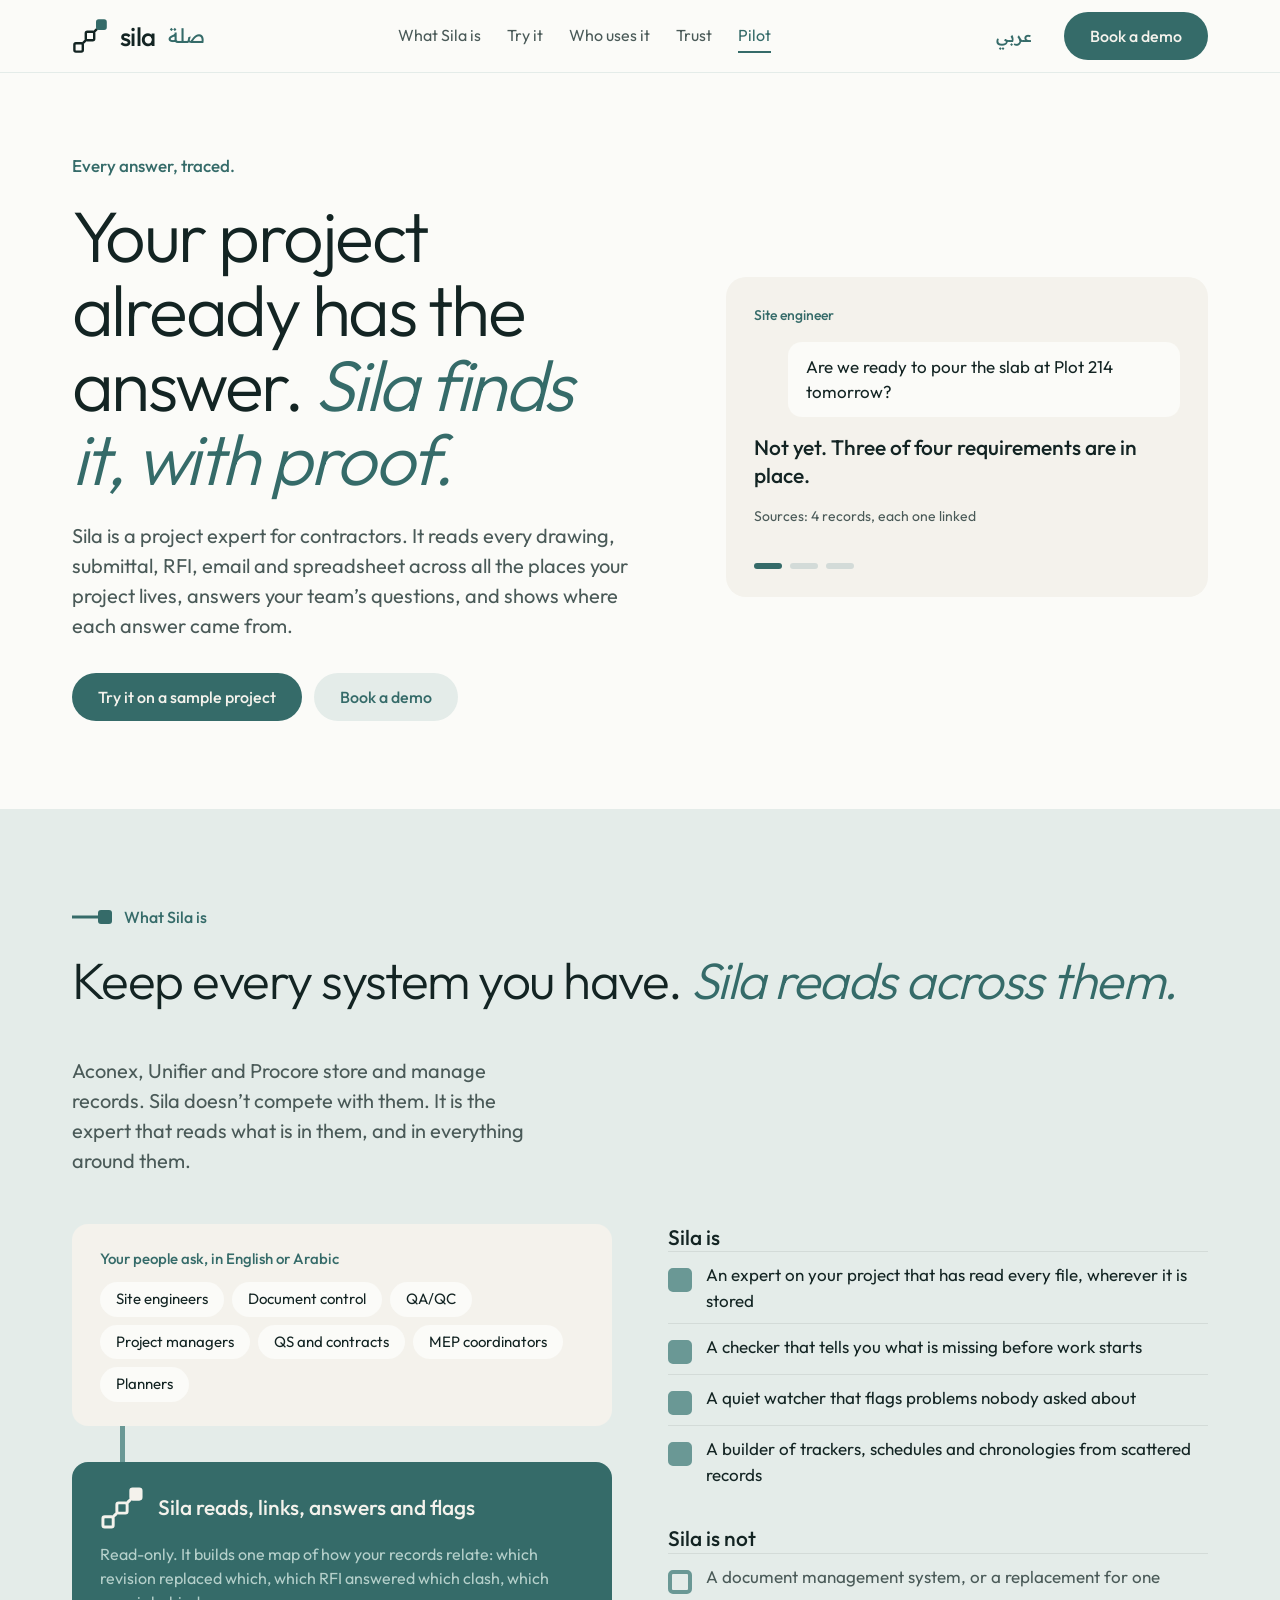
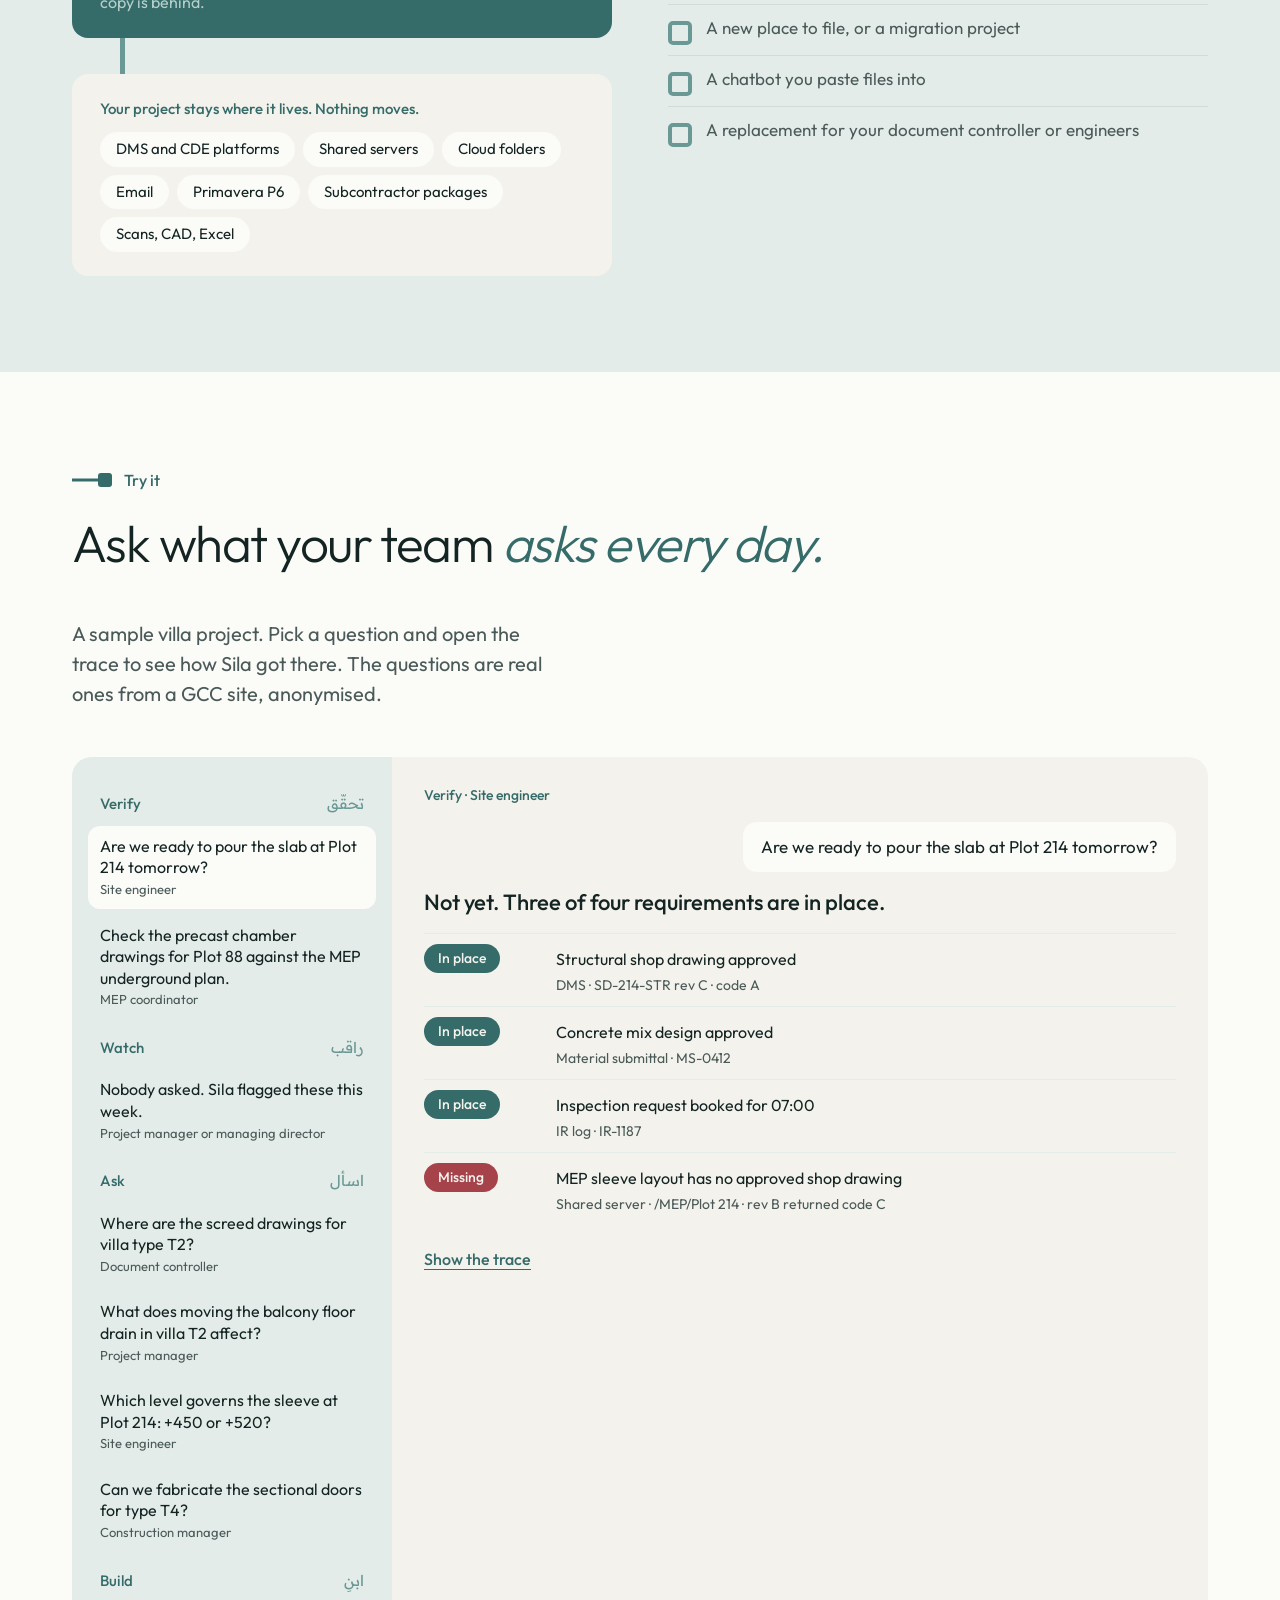
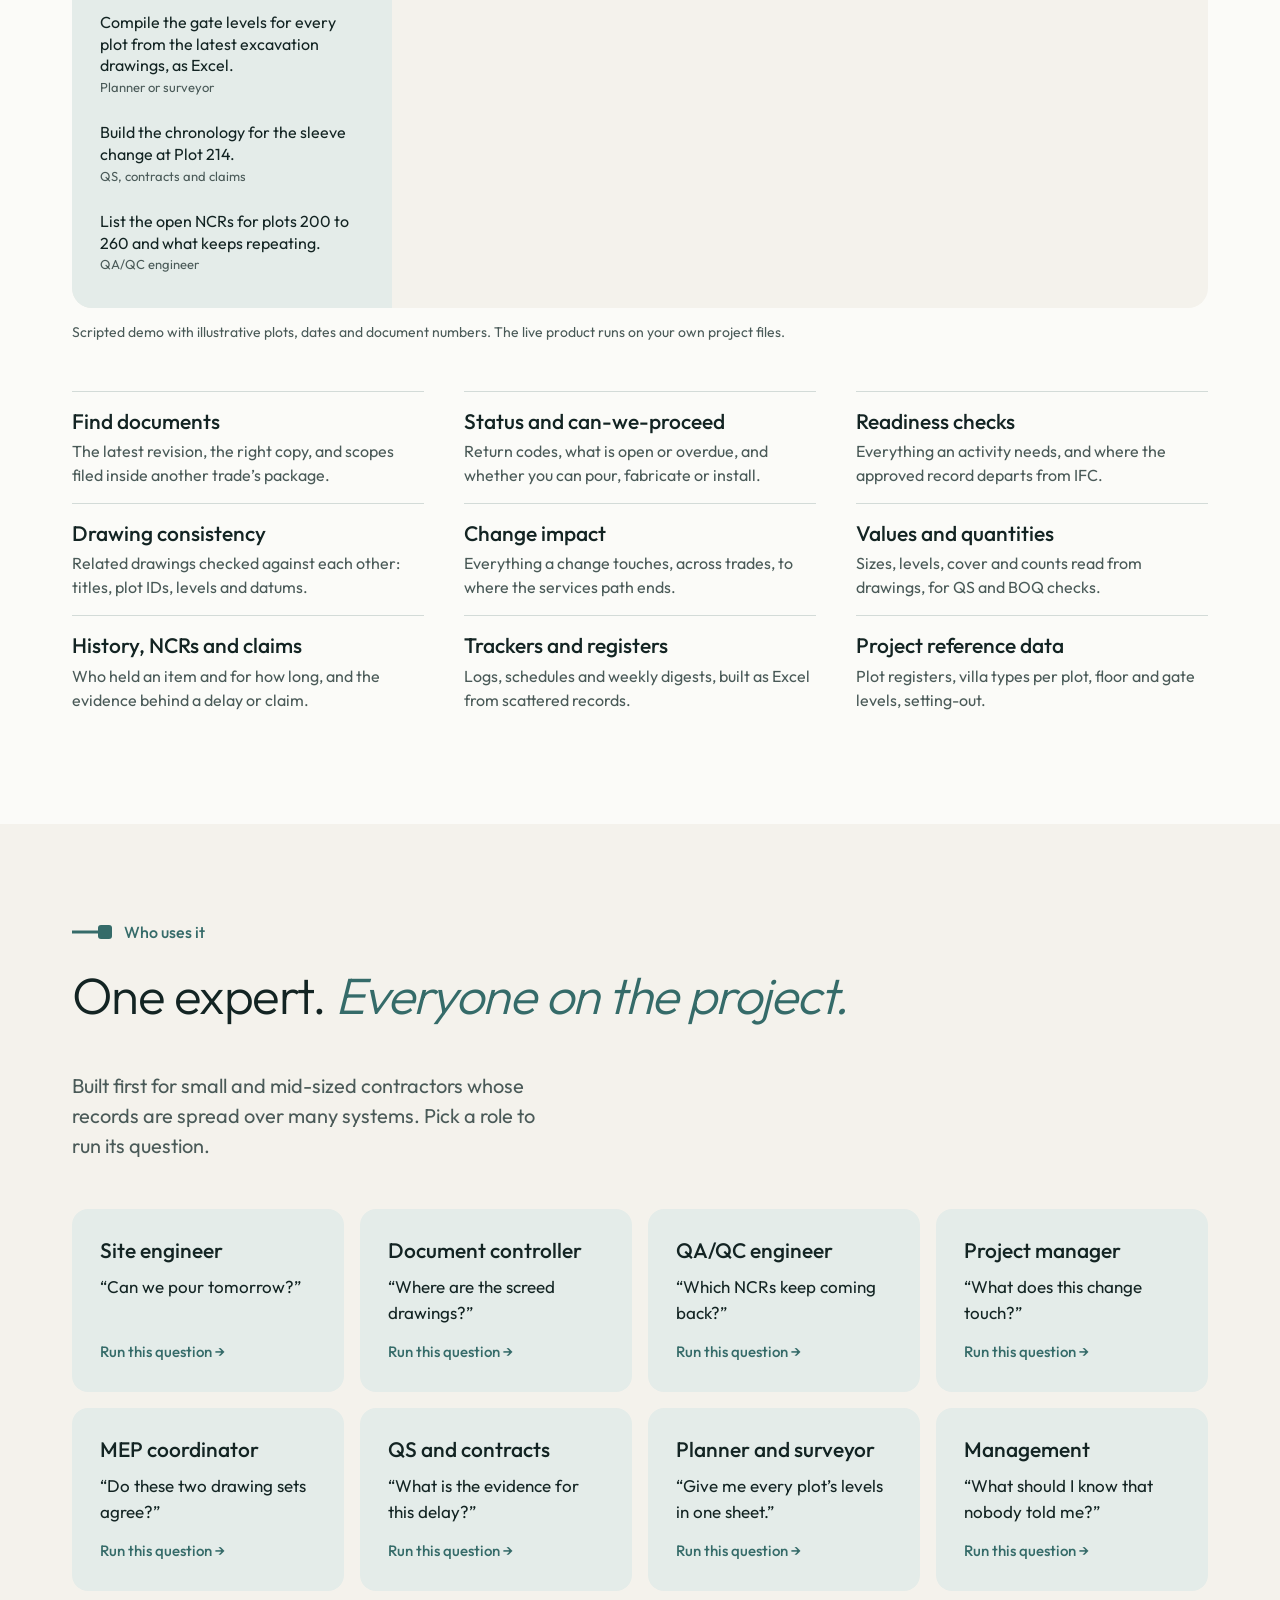
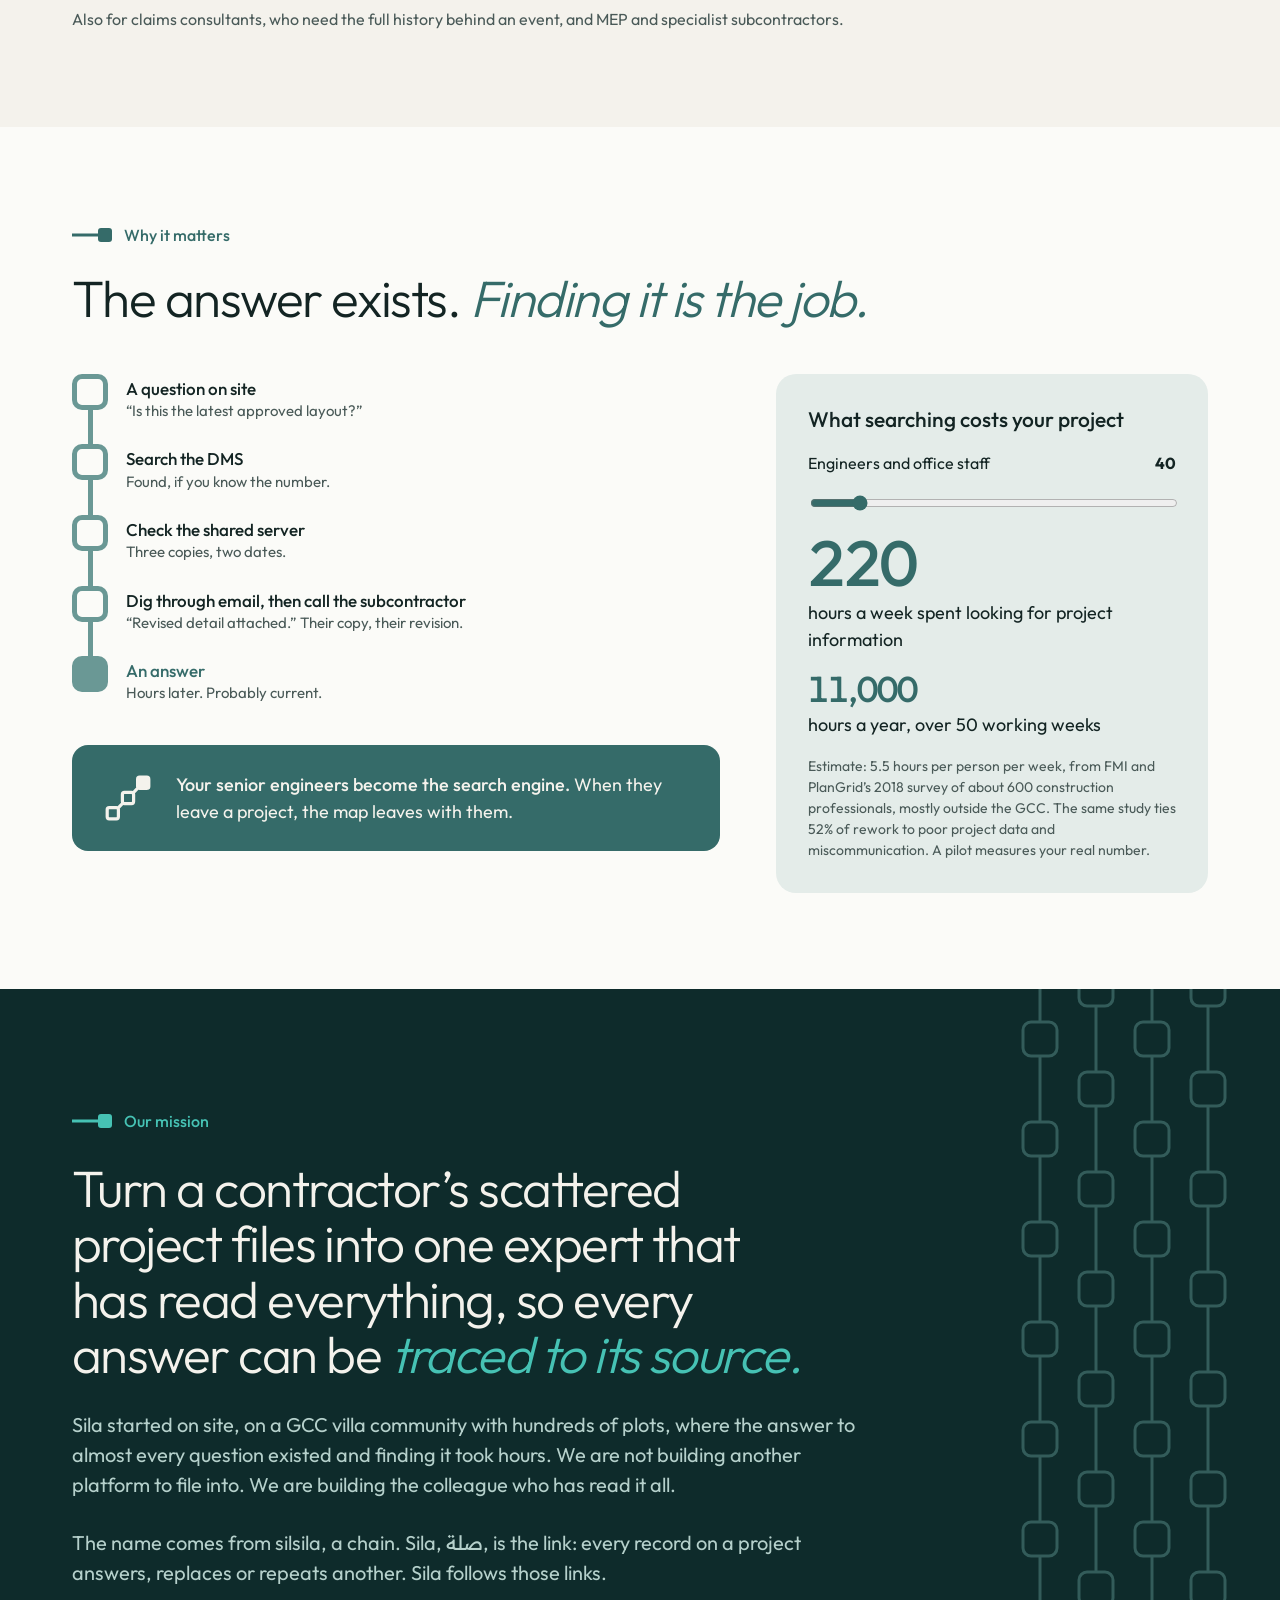
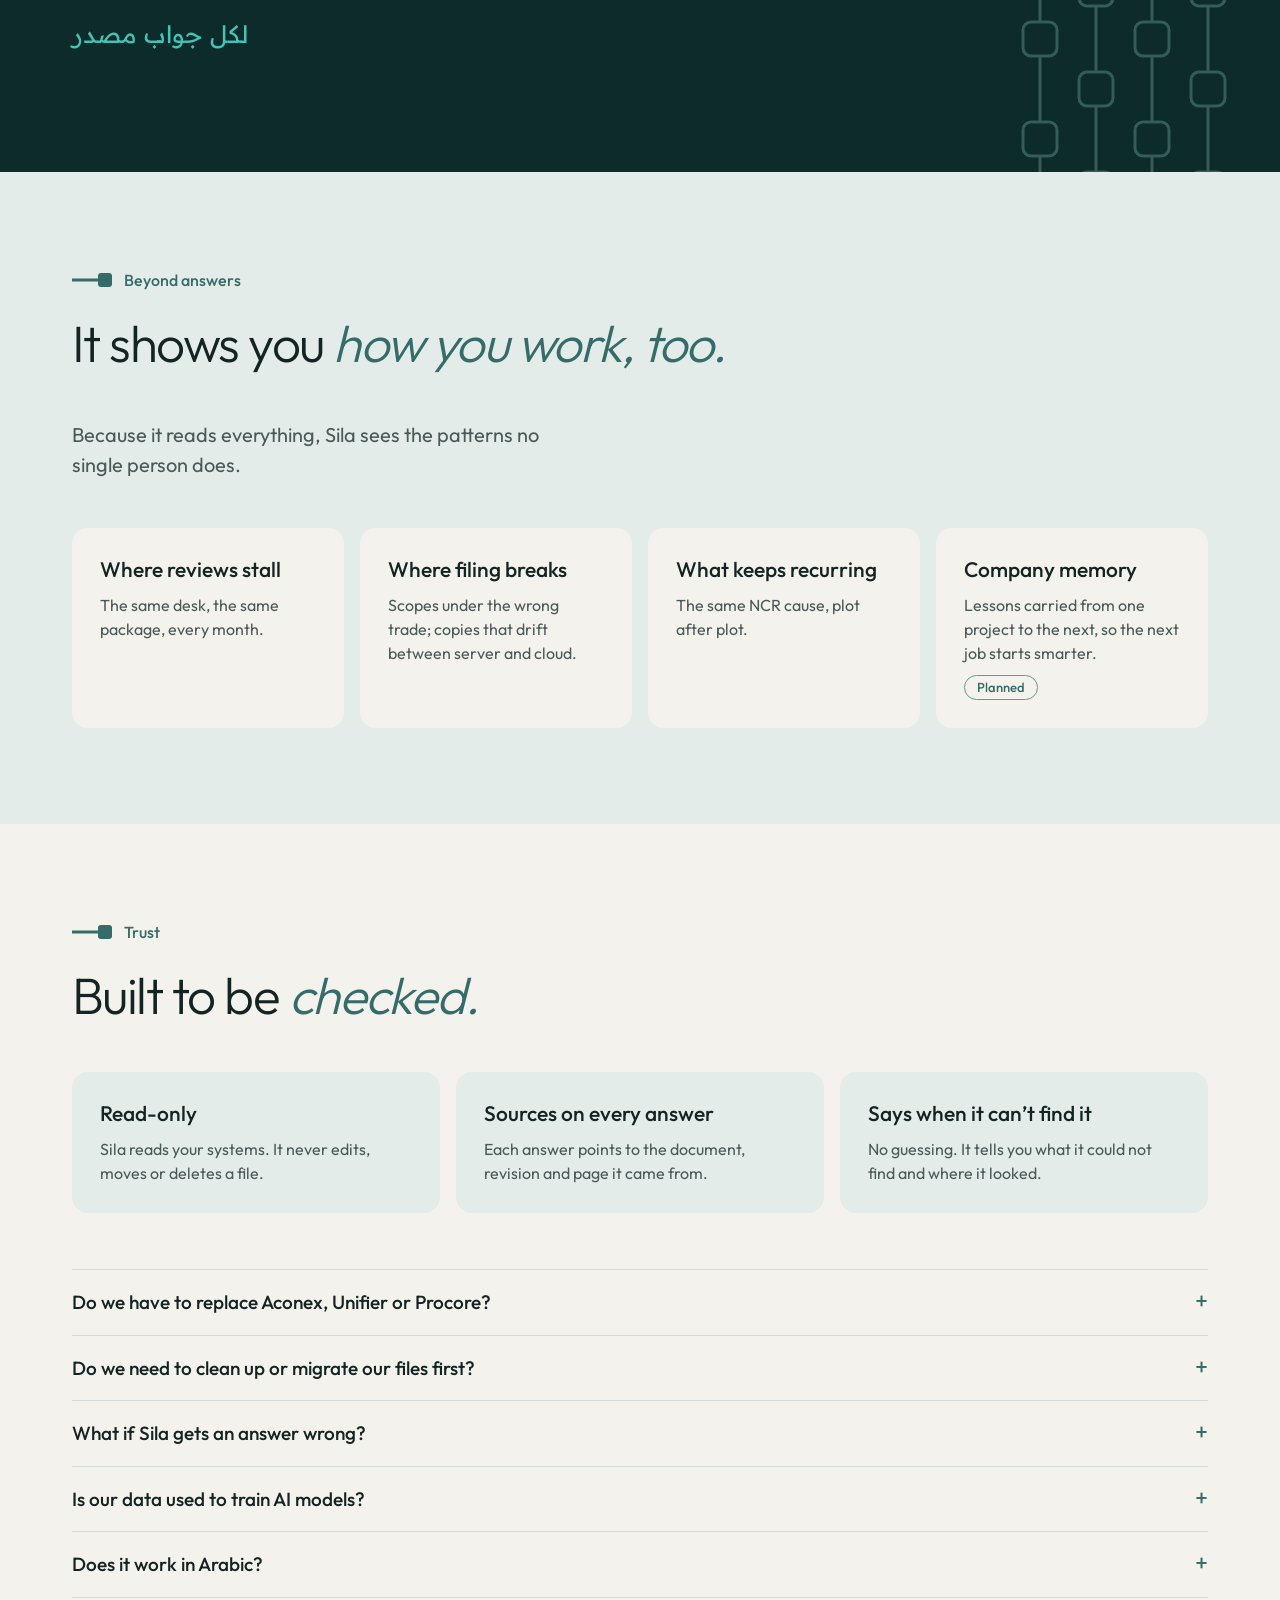
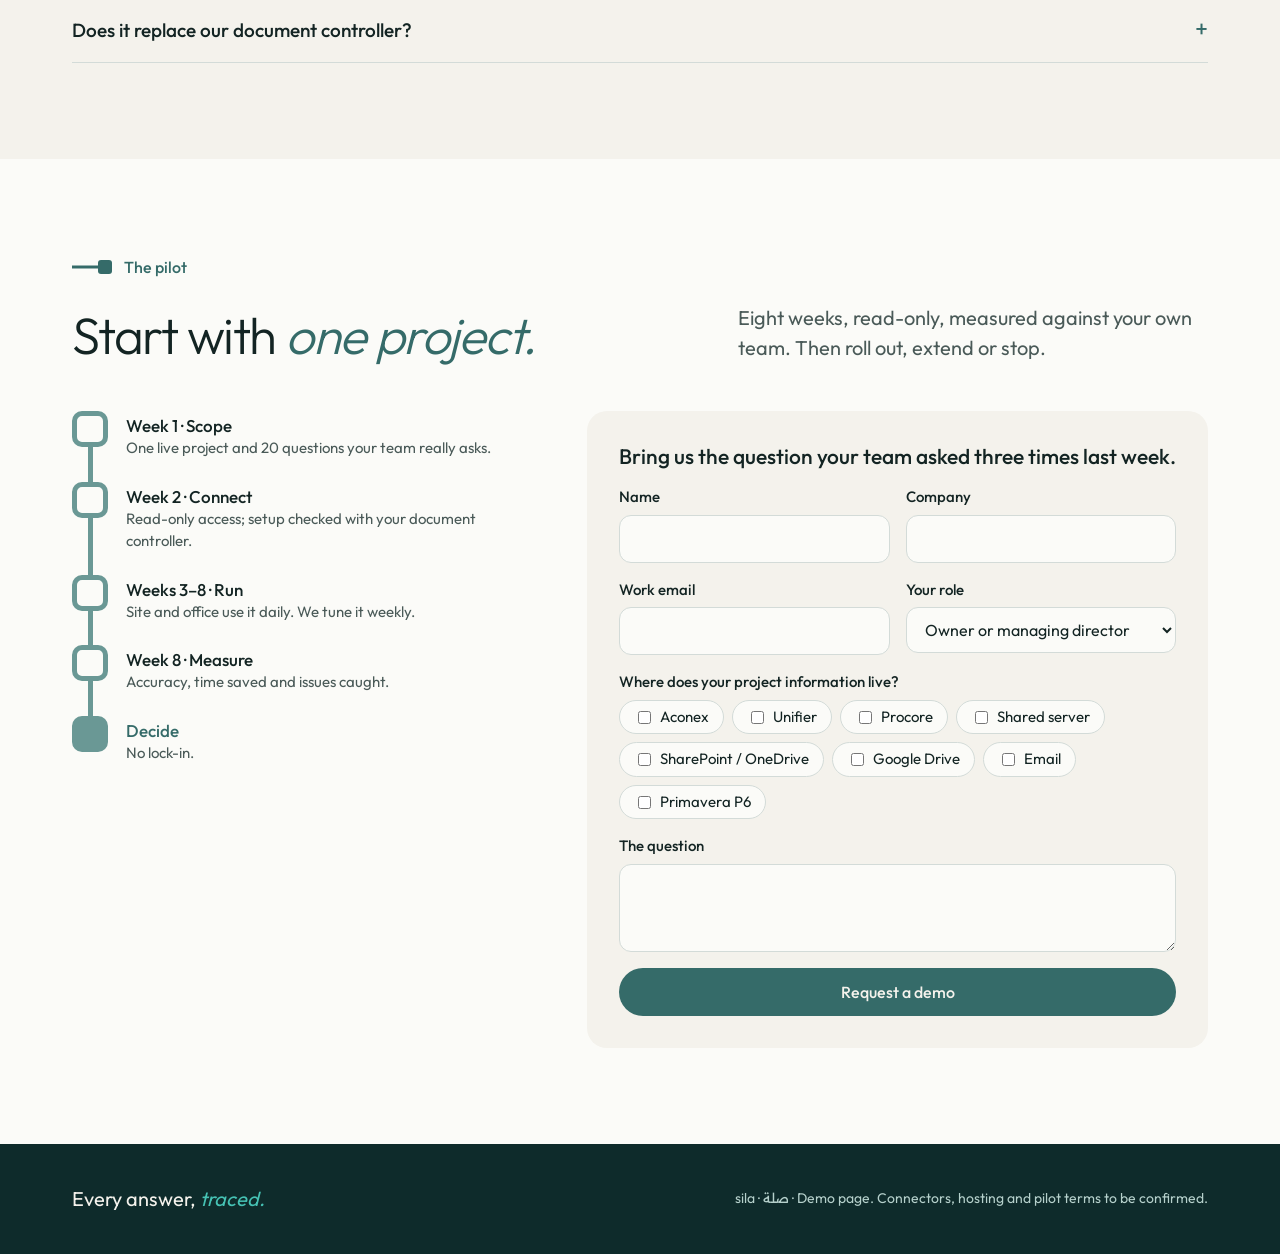
==== public/index.html @ 022a9838 "Serve site from public/ and add Workers config Works with both Cloudflare Workers (wrangler.jsonc) a" ====
<!DOCTYPE html>
<html lang="en" dir="ltr">
<head>
<meta charset="utf-8">
<meta name="viewport" content="width=device-width, initial-scale=1">
<title>Sila · Every answer, traced.</title>
<meta name="description" content="Sila is a project expert for contractors. It reads every drawing, submittal, RFI and email across all your systems, and shows where each answer came from.">
<link rel="icon" href="favicon.svg" type="image/svg+xml">
<meta property="og:title" content="Sila · Every answer, traced.">
<meta property="og:description" content="The project expert that has read every file. For contractors, in English and Arabic.">
<link rel="preconnect" href="https://fonts.googleapis.com">
<link rel="preconnect" href="https://fonts.gstatic.com" crossorigin>
<link href="https://fonts.googleapis.com/css2?family=Outfit:wght@300;400;500&family=Readex+Pro:wght@300;400;500&display=swap" rel="stylesheet">
<style>
/* Sila public site. Layout idea: the product is the page. A working console carries the story;
   calm alternating grounds, light headings with one italic teal phrase, the chain as the only diagram,
   Root + chain pattern reserved for the mission band. */
:root{
  --teal:#356B69; --root:#0E2B2B; --thread:#46C2B4; --vellum:#F4F2EC; --mist:#E4ECE9; --white:#FBFBF8;
  --ink:#132423; --body:#4A5A58; --pale:#B5D0CB; --line:#6A9895; --hair:#D3DBD8;
  --in:#356B69; --pending:#3A6EA5; --missing:#A6424A; --super:#636E6D;
  --latin:'Petrov Sans','Outfit','Readex Pro',Arial,sans-serif;
  --arabic:'Readex Pro',Arial,sans-serif;
  --wrap:1200px; color-scheme:light;
}
*{box-sizing:border-box}
html{scroll-behavior:smooth;scroll-padding-top:88px}
@media (prefers-reduced-motion:reduce){html{scroll-behavior:auto}}
body{margin:0;background:var(--white);color:var(--ink);font-family:var(--latin);font-size:18px;line-height:1.5;-webkit-font-smoothing:antialiased}
html[lang="ar"] body{font-family:var(--arabic)}
h1,h2,h3,h4,p,ul{margin:0} ul{padding:0;list-style:none}
a{color:inherit} button,input,select,textarea{font:inherit;color:inherit}
:focus-visible{outline:3px solid var(--thread);outline-offset:3px;border-radius:6px}
.wrap{max-width:var(--wrap);margin:0 auto;padding:0 32px}
section{padding:96px 0}
.bg-white{background:var(--white)} .bg-mist{background:var(--mist)} .bg-vellum{background:var(--vellum)} .bg-root{background:var(--root);color:var(--vellum)}
.mark{flex-shrink:0;color:var(--ink);--top:var(--teal)}

.label{display:flex;align-items:center;gap:12px;font-size:16px;font-weight:500;color:var(--teal);margin-bottom:24px}
html[dir="rtl"] .label svg{transform:scaleX(-1)}
.bg-root .label{color:var(--thread)}
h1{font-size:clamp(42px,5.6vw,76px);font-weight:300;letter-spacing:-0.035em;line-height:1.04;text-wrap:balance}
h2{font-size:clamp(32px,4vw,54px);font-weight:300;letter-spacing:-0.03em;line-height:1.08;text-wrap:balance}
h1 i,h2 i{color:var(--teal)} .bg-root h2 i{color:var(--thread)}
html[lang="ar"] h1,html[lang="ar"] h2{letter-spacing:0;line-height:1.35}
html[lang="ar"] h1 i,html[lang="ar"] h2 i{font-style:normal}
h3{font-size:21px;font-weight:500;line-height:1.3}
h4{font-size:15px;font-weight:500;color:var(--teal)}
.lead{font-size:20px;color:var(--body);max-width:60ch}
.head{display:flex;justify-content:space-between;align-items:flex-end;gap:48px;margin-bottom:48px;flex-wrap:wrap}
.head .lead{max-width:470px}
.note{font-size:14px;color:var(--body)}

.btn{display:inline-flex;align-items:center;justify-content:center;font-size:16px;font-weight:500;padding:12px 26px;border-radius:28px;border:0;text-decoration:none;cursor:pointer}
.btn-primary{background:var(--teal);color:var(--vellum)} .btn-primary:hover{background:#2C5B59}
.btn-secondary{background:var(--mist);color:var(--teal)} .btn-secondary:hover{background:#D7E3DF}
.bg-mist .btn-secondary{background:var(--vellum)}
.pill{display:inline-block;font-size:14px;font-weight:500;color:var(--vellum);padding:4px 14px;border-radius:20px;white-space:nowrap}
.p-in{background:var(--in)} .p-pending{background:var(--pending)} .p-missing{background:var(--missing)} .p-super{background:var(--super)}
.chip{display:inline-block;font-size:15px;padding:6px 16px;border-radius:20px;background:var(--white);color:var(--ink)}

/* nav */
.nav{position:sticky;top:0;z-index:20;background:rgba(251,251,248,.94);backdrop-filter:blur(8px);border-bottom:1px solid var(--mist)}
.nav .wrap{display:flex;align-items:center;gap:24px;height:72px}
.brand{display:flex;align-items:center;gap:12px;text-decoration:none}
.brand b{font-size:26px;font-weight:500;letter-spacing:-0.02em;font-family:var(--latin)}
.brand .ar{font-family:var(--arabic);font-size:20px;color:var(--teal)}
.links{flex:1;display:flex;gap:26px;justify-content:center}
.links a{font-size:16px;color:var(--body);text-decoration:none;padding:4px 0;border-bottom:2px solid transparent}
.links a:hover,.links a.on{color:var(--teal)} .links a.on{border-color:var(--teal)}
.lang,.menu{font-size:16px;font-weight:500;color:var(--teal);background:none;border:0;cursor:pointer;padding:8px}
.menu{display:none}

/* hero */
.hero{padding:80px 0 88px}
.hero .wrap{display:grid;grid-template-columns:1.1fr .9fr;gap:64px;align-items:center}
.kicker{font-size:17px;font-weight:500;color:var(--teal);margin-bottom:20px}
.hero .lead{margin:24px 0 32px}
.ctas{display:flex;gap:12px;flex-wrap:wrap}
.peek{background:var(--vellum);border-radius:20px;padding:28px;display:flex;flex-direction:column;gap:16px;min-height:320px}
.peek .who{font-size:14px;font-weight:500;color:var(--teal)}
.bubble{align-self:flex-end;background:var(--white);border-radius:14px;padding:12px 18px;font-size:17px;max-width:92%}
.peek .ans{font-size:21px;font-weight:500;line-height:1.35}
.peek .src{font-size:14px;color:var(--body)}
.dots{display:flex;gap:8px;margin-top:auto}
.dots button{width:28px;height:6px;border-radius:3px;border:0;background:var(--hair);cursor:pointer;padding:0}
.dots button.on{background:var(--teal)}

/* fit */
.fit{display:grid;grid-template-columns:1fr 1fr;gap:56px;align-items:start}
.stack{display:flex;flex-direction:column}
.layer{border-radius:16px;padding:24px 28px;display:flex;flex-direction:column;gap:12px;background:var(--vellum)}
.layer.sila{background:var(--teal);color:var(--vellum)} .layer.sila p{color:var(--pale);font-size:16px}
.layer.sila .lrow{display:flex;align-items:center;gap:14px} .layer.sila .mark{color:var(--vellum);--top:var(--vellum)}
.layer .chips{display:flex;flex-wrap:wrap;gap:8px}
.join{height:36px;width:5px;background:var(--line);margin-inline-start:48px}
.isnt{display:flex;flex-direction:column;gap:28px}
.isnt li{display:flex;gap:14px;align-items:flex-start;padding:10px 0;border-top:1px solid var(--hair);font-size:17px}
.isnt li::before{content:"";width:16px;height:16px;margin-top:6px;flex-shrink:0;border-radius:5px;border:4px solid var(--line)}
.isnt .yes li::before{background:var(--line)}
.isnt .no li{color:var(--body)}

/* console */
.console{display:grid;grid-template-columns:320px 1fr;background:var(--vellum);border-radius:20px;overflow:hidden;min-height:560px}
.qlist{background:var(--mist);padding:24px 16px;display:flex;flex-direction:column;gap:6px}
.qlist h4{padding:12px 12px 4px;display:flex;justify-content:space-between}
.qlist h4 span:last-child{font-family:var(--arabic);font-weight:400;color:var(--line)}
html[lang="ar"] .qlist h4 span:last-child{display:none}
.qbtn{text-align:start;background:none;border:0;border-radius:12px;padding:10px 12px;cursor:pointer;display:flex;flex-direction:column;gap:2px;font-size:16px;line-height:1.35}
.qbtn small{font-size:13px;color:var(--body)}
.qbtn:hover{background:rgba(251,251,248,.6)} .qbtn.on{background:var(--white)}
.qsel{display:none;width:100%;padding:12px;border-radius:12px;border:1px solid var(--hair);background:var(--white);font-size:16px}
.panel{padding:28px 32px;display:flex;flex-direction:column;gap:16px;min-width:0}
.panel .role{font-size:14px;font-weight:500;color:var(--teal)}
.panel .ans{font-size:22px;font-weight:500;line-height:1.35}
.rows{display:flex;flex-direction:column}
.row{display:grid;grid-template-columns:118px 1fr;gap:2px 14px;align-items:center;padding:10px 0;border-top:1px solid var(--mist);font-size:16px}
.row .src{grid-column:2;font-size:14px;color:var(--body)}
.typing{display:flex;gap:6px;padding:8px 0}
.typing i{width:8px;height:8px;border-radius:4px;background:var(--line);animation:blink 1s infinite}
.typing i:nth-child(2){animation-delay:.15s}.typing i:nth-child(3){animation-delay:.3s}
@keyframes blink{50%{opacity:.25}}
.tbl{overflow-x:auto;background:var(--white);border-radius:12px}
table{border-collapse:collapse;width:100%;font-size:15px;font-variant-numeric:tabular-nums}
th,td{text-align:start;padding:9px 14px;border-bottom:1px solid var(--mist);white-space:nowrap}
th{font-weight:500;color:var(--teal)}
.file{display:inline-flex;align-items:center;gap:10px;background:var(--white);border-radius:12px;padding:10px 16px;font-size:15px;align-self:flex-start}
.file b{font-weight:500;color:var(--vellum);background:var(--teal);border-radius:6px;padding:2px 8px;font-size:13px}
.flag{background:var(--white);border-radius:12px;padding:14px 18px;display:flex;flex-direction:column;gap:4px}
.flag h4{font-size:14px}.flag p{font-size:16px}.flag .src{font-size:14px;color:var(--body)}
.tracebtn{align-self:flex-start;background:none;border:0;padding:6px 0;color:var(--teal);font-size:16px;font-weight:500;cursor:pointer;text-decoration:underline;text-underline-offset:4px}
.trace{padding-top:8px}
.caps{display:grid;grid-template-columns:repeat(3,1fr);gap:0 40px;margin-top:48px}
.caps div{padding:16px 0;border-top:1px solid var(--hair);display:flex;flex-direction:column;gap:4px}
.caps p{font-size:16px;color:var(--body)}

/* chains */
.chain{display:grid;grid-template-columns:repeat(var(--n),1fr)}
.step{position:relative;display:flex;flex-direction:column;gap:20px;padding-inline-end:28px}
.node{width:48px;height:48px;border:5px solid var(--line);border-radius:12px;flex-shrink:0;position:relative;z-index:1}
.step:last-child .node{background:var(--line)}
.step:not(:last-child)::before{content:"";position:absolute;top:21px;inset-inline-start:48px;inset-inline-end:0;height:5px;background:var(--line)}
.step h3{font-size:19px} .step:last-child h3{color:var(--teal)} .step p{font-size:16px;color:var(--body)}
.vchain{display:flex;flex-direction:column}
.vchain .step{flex-direction:row;gap:18px;padding:0 0 22px}
.vchain .step > div{padding-top:4px}
.vchain .node{width:36px;height:36px;border-radius:10px}
.vchain .step:not(:last-child)::before{top:36px;bottom:0;inset-inline-start:15.5px;inset-inline-end:auto;width:5px;height:auto}
.vchain .step h3{font-size:17px} .vchain .step p{font-size:15px}
.vchain .step:last-child{padding-bottom:0}

/* cards */
.grid{display:grid;gap:16px} .g3{grid-template-columns:repeat(3,1fr)} .g4{grid-template-columns:repeat(4,1fr)} .g2{grid-template-columns:1fr 1fr}
.card{border-radius:16px;padding:28px;display:flex;flex-direction:column;gap:10px}
.bg-white .card{background:var(--mist)} .bg-mist .card{background:var(--vellum)} .bg-vellum .card{background:var(--mist)}
.card p{color:var(--body);font-size:16px}
.card .ask{color:var(--ink);font-size:17px}
.run{align-self:flex-start;margin-top:auto;background:none;border:0;padding:6px 0 0;color:var(--teal);font-size:15px;font-weight:500;cursor:pointer}
.run:hover{text-decoration:underline}
.soon{align-self:flex-start;font-size:13px;font-weight:500;color:var(--teal);border:1.5px solid var(--line);border-radius:20px;padding:2px 12px}

/* cost */
.cost{display:grid;grid-template-columns:1.2fr .8fr;gap:56px;align-items:start}
.calc{background:var(--mist);border-radius:20px;padding:32px;display:flex;flex-direction:column;gap:18px}
.calc label{font-size:16px;display:flex;justify-content:space-between;gap:12px}
.calc input[type=range]{width:100%;accent-color:var(--teal)}
.calc .big{font-size:clamp(48px,5vw,72px);font-weight:500;letter-spacing:-0.03em;line-height:1;color:var(--teal);font-variant-numeric:tabular-nums}
.calc .out{display:flex;flex-direction:column;gap:4px}

.bar{display:flex;align-items:center;gap:24px;background:var(--teal);color:var(--vellum);border-radius:16px;padding:26px 32px;margin-top:40px}
.bar p{font-size:18px} .bar b{font-weight:500} .bar .mark{color:var(--vellum);--top:var(--vellum)}

/* mission */
.mission{position:relative;overflow:hidden;padding:120px 0}
.mission canvas{position:absolute;top:0;inset-inline-end:48px;height:100%;width:240px;pointer-events:none}
.mission .inner{position:relative;max-width:820px;display:flex;flex-direction:column;gap:28px}
.mission h2{color:var(--vellum)}
.mission p{color:var(--pale);font-size:20px;max-width:62ch}
html[dir="ltr"] .mission .tag{text-align:left}
.mission .tag{font-family:var(--arabic);font-size:24px;color:var(--thread)}

/* faq */
details{border-top:1px solid var(--hair);padding:18px 0}
details:last-child{border-bottom:1px solid var(--hair)}
summary{cursor:pointer;font-size:19px;font-weight:500;list-style:none;display:flex;justify-content:space-between;gap:16px}
summary::-webkit-details-marker{display:none}
summary::after{content:"+";color:var(--teal);font-weight:400;font-size:24px;line-height:1}
details[open] summary::after{content:"–"}
details p{color:var(--body);font-size:17px;max-width:70ch;padding-top:10px}

/* pilot form */
.pilot{display:grid;grid-template-columns:.85fr 1.15fr;gap:56px;align-items:start}
form,.done{background:var(--vellum);border-radius:20px;padding:32px;display:flex;flex-direction:column;gap:16px}
.f2{display:grid;grid-template-columns:1fr 1fr;gap:16px}
.field{display:flex;flex-direction:column;gap:6px;font-size:15px;font-weight:500}
.field input,.field select,.field textarea{font-weight:400;font-size:16px;padding:11px 14px;border-radius:12px;border:1.5px solid var(--hair);background:var(--white);width:100%}
.field textarea{min-height:88px;resize:vertical}
.field .err{color:var(--missing);font-weight:400;font-size:14px;display:none}
.field.bad input,.field.bad textarea{border-color:var(--missing)} .field.bad .err{display:block}
.checks{display:flex;flex-wrap:wrap;gap:8px}
.checks label{font-size:15px;font-weight:400;background:var(--white);border:1.5px solid var(--hair);border-radius:20px;padding:5px 14px;cursor:pointer;display:flex;gap:6px;align-items:center}
.checks input{accent-color:var(--teal);width:auto;padding:0}
.done{display:none} .done pre{white-space:pre-wrap;font:inherit;font-size:15px;background:var(--white);border-radius:12px;padding:16px;margin:0}

footer{background:var(--root);color:var(--pale);padding:40px 0;font-size:14px}
footer .wrap{display:flex;justify-content:space-between;gap:24px;flex-wrap:wrap;align-items:center}
footer .tl{font-size:20px;color:var(--vellum)} footer .tl i{color:var(--thread)}

@media (max-width:960px){
  .hero .wrap,.fit,.cost,.pilot{grid-template-columns:1fr}
  .g4,.g3{grid-template-columns:1fr 1fr} .caps{grid-template-columns:1fr 1fr}
  .links{display:none;position:absolute;top:72px;inset-inline:0;background:var(--white);flex-direction:column;gap:0;padding:8px 32px 16px;border-bottom:1px solid var(--mist)}
  .links.open{display:flex} .links a{padding:12px 0}
  .menu{display:block} .nav .sp{flex:1}
  .console{grid-template-columns:1fr} .qlist{padding:16px} .qlist > *:not(.qsel){display:none} .qsel{display:block}
  .mission canvas{opacity:.3}
}
@media (max-width:640px){
  .wrap{padding:0 16px} section{padding:64px 0}
  .g4,.g3,.g2,.caps,.f2{grid-template-columns:1fr}
  .nav .btn{display:none} .links{padding-inline:16px}
  .chain{grid-template-columns:1fr}
  .chain .step{flex-direction:row;gap:20px;padding:0 0 28px} .chain .step > div{padding-top:8px}
  .chain .step:not(:last-child)::before{top:48px;bottom:0;inset-inline-start:21px;inset-inline-end:auto;width:5px;height:auto}
  .bar{flex-direction:column;align-items:flex-start}
  .row{grid-template-columns:1fr} .row .src{grid-column:1}
  .panel{padding:20px 16px}
}
</style>
</head>
<body>
<svg width="0" height="0" style="position:absolute" aria-hidden="true"><symbol id="mark" viewBox="0 0 120 120"><g fill="none" stroke="currentColor" stroke-width="8" stroke-linecap="round"><path d="M38 82 L44 76 M76 44 L82 38"/><rect x="8" y="84" width="28" height="28" rx="5"/><rect x="46" y="46" width="28" height="28" rx="5"/></g><rect x="84" y="8" width="28" height="28" rx="5" fill="var(--top)" stroke="var(--top)" stroke-width="8"/></symbol>
<symbol id="glyph" viewBox="0 0 40 16"><line x1="0" y1="8" x2="28" y2="8" stroke="currentColor" stroke-width="3"/><rect x="26" y="1" width="14" height="14" rx="3" fill="currentColor"/></symbol></svg>

<header class="nav">
  <div class="wrap">
    <a class="brand" href="#top" aria-label="Sila home"><svg class="mark" width="36" height="36"><use href="#mark"/></svg><b>sila</b><span class="ar">صلة</span></a>
    <nav class="links" id="links" aria-label="Main">
      <a href="#fit" data-k="n1">What Sila is</a>
      <a href="#try" data-k="n2">Try it</a>
      <a href="#who" data-k="n3">Who uses it</a>
      <a href="#trust" data-k="n4">Trust</a>
      <a href="#pilot" data-k="n5">Pilot</a>
    </nav>
    <span class="sp"></span>
    <button class="lang" id="lang" type="button" aria-label="Switch language"><span id="langlabel">عربي</span></button>
    <button class="menu" id="menu" type="button" aria-expanded="false" aria-controls="links" data-k="menu">Menu</button>
    <a class="btn btn-primary" href="#pilot" data-k="cta">Book a demo</a>
  </div>
</header>

<main id="top">
<section class="hero bg-white">
  <div class="wrap">
    <div>
      <p class="kicker" data-k="kick">Every answer, traced.</p>
      <h1 data-k="h1">Your project already has the answer. <i>Sila finds it, with proof.</i></h1>
      <p class="lead" data-k="hp">Sila is a project expert for contractors. It reads every drawing, submittal, RFI, email and spreadsheet across all the places your project lives, answers your team’s questions, and shows where each answer came from.</p>
      <div class="ctas"><a class="btn btn-primary" href="#try" data-k="c1">Try it on a sample project</a><a class="btn btn-secondary" href="#pilot" data-k="cta">Book a demo</a></div>
    </div>
    <div class="peek" aria-live="polite">
      <p class="who" id="pk-who"></p>
      <p class="bubble" id="pk-q"></p>
      <p class="ans" id="pk-a"></p>
      <p class="src" id="pk-s"></p>
      <div class="dots" id="pk-dots"></div>
    </div>
  </div>
</section>

<section class="bg-mist" id="fit">
  <div class="wrap">
    <div class="label"><svg width="40" height="16"><use href="#glyph"/></svg><span data-k="l1">What Sila is</span></div>
    <div class="head"><h2 data-k="h2a">Keep every system you have. <i>Sila reads across them.</i></h2>
      <p class="lead" data-k="h2ap">Aconex, Unifier and Procore store and manage records. Sila doesn’t compete with them. It is the expert that reads what is in them, and in everything around them.</p></div>
    <div class="fit">
      <div class="stack">
        <div class="layer"><h4 data-k="ly1">Your people ask, in English or Arabic</h4><div class="chips"><span class="chip" data-k="rl1">Site engineers</span><span class="chip" data-k="rl2">Document control</span><span class="chip" data-k="rl3">QA/QC</span><span class="chip" data-k="rl4">Project managers</span><span class="chip" data-k="rl5">QS and contracts</span><span class="chip" data-k="rl6">MEP coordinators</span><span class="chip" data-k="rl7">Planners</span></div></div>
        <div class="join"></div>
        <div class="layer sila"><div class="lrow"><svg class="mark" width="44" height="44"><use href="#mark"/></svg><h3 data-k="ly2">Sila reads, links, answers and flags</h3></div><p data-k="ly2p">Read-only. It builds one map of how your records relate: which revision replaced which, which RFI answered which clash, which copy is behind.</p></div>
        <div class="join"></div>
        <div class="layer"><h4 data-k="ly3">Your project stays where it lives. Nothing moves.</h4><div class="chips"><span class="chip" data-k="sy1">DMS and CDE platforms</span><span class="chip" data-k="sy2">Shared servers</span><span class="chip" data-k="sy3">Cloud folders</span><span class="chip" data-k="sy4">Email</span><span class="chip">Primavera P6</span><span class="chip" data-k="sy5">Subcontractor packages</span><span class="chip" data-k="sy6">Scans, CAD, Excel</span></div></div>
      </div>
      <div class="isnt">
        <div class="yes"><h3 data-k="is">Sila is</h3><ul>
          <li data-k="is1">An expert on your project that has read every file, wherever it is stored</li>
          <li data-k="is2">A checker that tells you what is missing before work starts</li>
          <li data-k="is3">A quiet watcher that flags problems nobody asked about</li>
          <li data-k="is4">A builder of trackers, schedules and chronologies from scattered records</li></ul></div>
        <div class="no"><h3 data-k="isn">Sila is not</h3><ul>
          <li data-k="isn1">A document management system, or a replacement for one</li>
          <li data-k="isn2">A new place to file, or a migration project</li>
          <li data-k="isn3">A chatbot you paste files into</li>
          <li data-k="isn4">A replacement for your document controller or engineers</li></ul></div>
      </div>
    </div>
  </div>
</section>

<section class="bg-white" id="try">
  <div class="wrap">
    <div class="label"><svg width="40" height="16"><use href="#glyph"/></svg><span data-k="l2">Try it</span></div>
    <div class="head"><h2 data-k="h2b">Ask what your team <i>asks every day.</i></h2>
      <p class="lead" data-k="h2bp">A sample villa project. Pick a question and open the trace to see how Sila got there. The questions are real ones from a GCC site, anonymised.</p></div>
    <div class="console">
      <div class="qlist" id="qlist"></div>
      <div class="panel" id="panel" aria-live="polite"></div>
    </div>
    <p class="note" style="margin-top:14px" data-k="demo">Scripted demo with illustrative plots, dates and document numbers. The live product runs on your own project files.</p>
    <div class="caps">
      <div><h3 data-k="cp1">Find documents</h3><p data-k="cp1p">The latest revision, the right copy, and scopes filed inside another trade’s package.</p></div>
      <div><h3 data-k="cp2">Status and can-we-proceed</h3><p data-k="cp2p">Return codes, what is open or overdue, and whether you can pour, fabricate or install.</p></div>
      <div><h3 data-k="cp3">Readiness checks</h3><p data-k="cp3p">Everything an activity needs, and where the approved record departs from IFC.</p></div>
      <div><h3 data-k="cp4">Drawing consistency</h3><p data-k="cp4p">Related drawings checked against each other: titles, plot IDs, levels and datums.</p></div>
      <div><h3 data-k="cp5">Change impact</h3><p data-k="cp5p">Everything a change touches, across trades, to where the services path ends.</p></div>
      <div><h3 data-k="cp6">Values and quantities</h3><p data-k="cp6p">Sizes, levels, cover and counts read from drawings, for QS and BOQ checks.</p></div>
      <div><h3 data-k="cp7">History, NCRs and claims</h3><p data-k="cp7p">Who held an item and for how long, and the evidence behind a delay or claim.</p></div>
      <div><h3 data-k="cp8">Trackers and registers</h3><p data-k="cp8p">Logs, schedules and weekly digests, built as Excel from scattered records.</p></div>
      <div><h3 data-k="cp9">Project reference data</h3><p data-k="cp9p">Plot registers, villa types per plot, floor and gate levels, setting-out.</p></div>
    </div>
  </div>
</section>

<section class="bg-vellum" id="who">
  <div class="wrap">
    <div class="label"><svg width="40" height="16"><use href="#glyph"/></svg><span data-k="l3">Who uses it</span></div>
    <div class="head"><h2 data-k="h2c">One expert. <i>Everyone on the project.</i></h2>
      <p class="lead" data-k="h2cp">Built first for small and mid-sized contractors whose records are spread over many systems. Pick a role to run its question.</p></div>
    <div class="grid g4" id="roles"></div>
  </div>
</section>

<section class="bg-white" id="cost">
  <div class="wrap">
    <div class="label"><svg width="40" height="16"><use href="#glyph"/></svg><span data-k="l4">Why it matters</span></div>
    <div class="head"><h2 data-k="h2d">The answer exists. <i>Finding it is the job.</i></h2></div>
    <div class="cost">
      <div>
        <div class="vchain">
          <div class="step"><span class="node"></span><div><h3 data-k="s1">A question on site</h3><p data-k="s1p">“Is this the latest approved layout?”</p></div></div>
          <div class="step"><span class="node"></span><div><h3 data-k="s2">Search the DMS</h3><p data-k="s2p">Found, if you know the number.</p></div></div>
          <div class="step"><span class="node"></span><div><h3 data-k="s3">Check the shared server</h3><p data-k="s3p">Three copies, two dates.</p></div></div>
          <div class="step"><span class="node"></span><div><h3 data-k="s4">Dig through email, then call the subcontractor</h3><p data-k="s4p">“Revised detail attached.” Their copy, their revision.</p></div></div>
          <div class="step"><span class="node"></span><div><h3 data-k="s5">An answer</h3><p data-k="s5p">Hours later. Probably current.</p></div></div>
        </div>
        <div class="bar"><svg class="mark" width="48" height="48"><use href="#mark"/></svg><p data-k="bar1"><b>Your senior engineers become the search engine.</b> When they leave a project, the map leaves with them.</p></div>
      </div>
      <div class="calc">
        <h3 data-k="k1">What searching costs your project</h3>
        <label for="staff"><span data-k="k2">Engineers and office staff</span><b id="staffv" dir="ltr">40</b></label>
        <input type="range" id="staff" min="5" max="300" step="5" value="40">
        <div class="out"><p class="big" id="hw" dir="ltr">220</p><p data-k="k3">hours a week spent looking for project information</p></div>
        <div class="out"><p class="big" id="hy" dir="ltr" style="font-size:36px">11,000</p><p data-k="k4">hours a year, over 50 working weeks</p></div>
        <p class="note" data-k="k5">Estimate: 5.5 hours per person per week, from FMI and PlanGrid’s 2018 survey of about 600 construction professionals, mostly outside the GCC. The same study ties 52% of rework to poor project data and miscommunication. A pilot measures your real number.</p>
      </div>
    </div>
  </div>
</section>

<section class="mission bg-root" id="mission">
  <canvas id="pattern" aria-hidden="true"></canvas>
  <div class="wrap"><div class="inner">
    <div class="label" style="margin:0"><svg width="40" height="16"><use href="#glyph"/></svg><span data-k="l5">Our mission</span></div>
    <h2 data-k="h2e">Turn a contractor’s scattered project files into one expert that has read everything, so every answer can be <i>traced to its source.</i></h2>
    <p data-k="m1">Sila started on site, on a GCC villa community with hundreds of plots, where the answer to almost every question existed and finding it took hours. We are not building another platform to file into. We are building the colleague who has read it all.</p>
    <p data-k="m2">The name comes from silsila, a chain. Sila, صلة, is the link: every record on a project answers, replaces or repeats another. Sila follows those links.</p>
    <p class="tag" dir="rtl">لكل جواب مصدر</p>
  </div></div>
</section>

<section class="bg-mist" id="more">
  <div class="wrap">
    <div class="label"><svg width="40" height="16"><use href="#glyph"/></svg><span data-k="l6">Beyond answers</span></div>
    <div class="head"><h2 data-k="h2f">It shows you <i>how you work, too.</i></h2>
      <p class="lead" data-k="h2fp">Because it reads everything, Sila sees the patterns no single person does.</p></div>
    <div class="grid g4">
      <div class="card"><h3 data-k="b1">Where reviews stall</h3><p data-k="b1p">The same desk, the same package, every month.</p></div>
      <div class="card"><h3 data-k="b2">Where filing breaks</h3><p data-k="b2p">Scopes under the wrong trade; copies that drift between server and cloud.</p></div>
      <div class="card"><h3 data-k="b3">What keeps recurring</h3><p data-k="b3p">The same NCR cause, plot after plot.</p></div>
      <div class="card"><h3 data-k="b4">Company memory</h3><p data-k="b4p">Lessons carried from one project to the next, so the next job starts smarter.</p><span class="soon" data-k="soon">Planned</span></div>
    </div>
  </div>
</section>

<section class="bg-vellum" id="trust">
  <div class="wrap">
    <div class="label"><svg width="40" height="16"><use href="#glyph"/></svg><span data-k="l7">Trust</span></div>
    <div class="head"><h2 data-k="h2g">Built to be <i>checked.</i></h2></div>
    <div class="grid g3" style="margin-bottom:56px">
      <div class="card"><h3 data-k="t1">Read-only</h3><p data-k="t1p">Sila reads your systems. It never edits, moves or deletes a file.</p></div>
      <div class="card"><h3 data-k="t2">Sources on every answer</h3><p data-k="t2p">Each answer points to the document, revision and page it came from.</p></div>
      <div class="card"><h3 data-k="t3">Says when it can’t find it</h3><p data-k="t3p">No guessing. It tells you what it could not find and where it looked.</p></div>
    </div>
    <div id="faq">
      <details><summary data-k="q1">Do we have to replace Aconex, Unifier or Procore?</summary><p data-k="a1">No. Sila is not a DMS and does not store your records. It reads from the systems you already run, plus the shared servers, inboxes and subcontractor packages those systems do not cover.</p></details>
      <details><summary data-k="q2">Do we need to clean up or migrate our files first?</summary><p data-k="a2">No. Messy servers, scanned approvals and inconsistent file names are the starting point. Your document controller reviews the setup before go-live.</p></details>
      <details><summary data-k="q3">What if Sila gets an answer wrong?</summary><p data-k="a3">Every answer shows its sources, so anyone can check it in seconds. Where records conflict, Sila reports both and says which is newer; it does not pick one unless an instruction or RFI settles it.</p></details>
      <details><summary data-k="q4">Is our data used to train AI models?</summary><p data-k="a4">Your project data is never used to train models for anyone else. Hosting region: [to confirm].</p></details>
      <details><summary data-k="q5">Does it work in Arabic?</summary><p data-k="a5">Yes. Ask in Arabic, English or a mix. Sources stay in their original language.</p></details>
      <details><summary data-k="q6">Does it replace our document controller?</summary><p data-k="a6">No. It takes the “can you find me” requests off their desk. Filing, transmittals and control of the record stay with your team.</p></details>
    </div>
  </div>
</section>

<section class="bg-white" id="pilot">
  <div class="wrap">
    <div class="label"><svg width="40" height="16"><use href="#glyph"/></svg><span data-k="l8">The pilot</span></div>
    <div class="head"><h2 data-k="h2h">Start with <i>one project.</i></h2>
      <p class="lead" data-k="h2hp">Eight weeks, read-only, measured against your own team. Then roll out, extend or stop.</p></div>
    <div class="pilot">
      <div class="vchain">
        <div class="step"><span class="node"></span><div><h3 data-k="p1">Week 1 · Scope</h3><p data-k="p1p">One live project and 20 questions your team really asks.</p></div></div>
        <div class="step"><span class="node"></span><div><h3 data-k="p2">Week 2 · Connect</h3><p data-k="p2p">Read-only access; setup checked with your document controller.</p></div></div>
        <div class="step"><span class="node"></span><div><h3 data-k="p3">Weeks 3–8 · Run</h3><p data-k="p3p">Site and office use it daily. We tune it weekly.</p></div></div>
        <div class="step"><span class="node"></span><div><h3 data-k="p4">Week 8 · Measure</h3><p data-k="p4p">Accuracy, time saved and issues caught.</p></div></div>
        <div class="step"><span class="node"></span><div><h3 data-k="p5">Decide</h3><p data-k="p5p">No lock-in.</p></div></div>
      </div>
      <div>
        <form id="form" novalidate>
          <h3 data-k="f0">Bring us the question your team asked three times last week.</h3>
          <div class="f2">
            <div class="field" id="fd-name"><label for="f-name" data-k="f1">Name</label><input id="f-name" autocomplete="name"><span class="err" data-k="e1">Enter your name.</span></div>
            <div class="field" id="fd-co"><label for="f-co" data-k="f2">Company</label><input id="f-co" autocomplete="organization"><span class="err" data-k="e2">Enter your company.</span></div>
          </div>
          <div class="f2">
            <div class="field" id="fd-mail"><label for="f-mail" data-k="f3">Work email</label><input id="f-mail" type="email" autocomplete="email" dir="ltr"><span class="err" data-k="e3">Enter a valid email address.</span></div>
            <div class="field"><label for="f-role" data-k="f4">Your role</label><select id="f-role">
              <option data-k="o1">Owner or managing director</option><option data-k="o2">Project or construction manager</option><option data-k="o3">Site or technical engineer</option><option data-k="o4">Document controller</option><option data-k="o5">QA/QC</option><option data-k="o6">QS, contracts or claims</option><option data-k="o7">Other</option></select></div>
          </div>
          <div class="field"><span data-k="f5">Where does your project information live?</span>
            <div class="checks" id="f-sys">
              <label><input type="checkbox" value="Aconex">Aconex</label><label><input type="checkbox" value="Unifier">Unifier</label><label><input type="checkbox" value="Procore">Procore</label>
              <label><input type="checkbox" value="Shared server"><span data-k="x1">Shared server</span></label><label><input type="checkbox" value="SharePoint / OneDrive">SharePoint / OneDrive</label>
              <label><input type="checkbox" value="Google Drive">Google Drive</label><label><input type="checkbox" value="Email"><span data-k="x2">Email</span></label><label><input type="checkbox" value="Primavera P6">Primavera P6</label>
            </div></div>
          <div class="field" id="fd-q"><label for="f-q" data-k="f6">The question</label><textarea id="f-q"></textarea><span class="err" data-k="e4">Write one question from your project.</span></div>
          <button class="btn btn-primary" type="submit" data-k="f7">Request a demo</button>
        </form>
        <div class="done" id="done" tabindex="-1">
          <h3 data-k="d1">Your request is ready.</h3>
          <p class="note" data-k="d2">This demo page is not connected to an inbox yet, so nothing was sent. Copy the request below.</p>
          <pre id="summary"></pre>
          <div class="ctas"><button class="btn btn-primary" type="button" id="copy" data-k="d3">Copy request</button><button class="btn btn-secondary" type="button" id="again" data-k="d4">Edit</button></div>
        </div>
      </div>
    </div>
  </div>
</section>
</main>

<footer><div class="wrap">
  <p class="tl" data-k="ft">Every answer, <i>traced.</i></p>
  <span data-k="foot">sila · صلة · Demo page. Connectors, hosting and pilot terms to be confirmed.</span>
</div></footer>

<script>
let lang = 'en';
const L = x => Array.isArray(x) ? x[lang === 'ar' ? 1 : 0] : x;
const $ = id => document.getElementById(id);
const PILL = {in:['In place','جاهز'], missing:['Missing','ناقص'], pending:['Pending','قيد الانتظار'], super:['Superseded','ملغى']};
const FN = {verify:['Verify','تحقّق'], watch:['Watch','راقب'], ask:['Ask','اسأل'], build:['Build','ابنِ']};
const FNAR = {verify:'تحقّق', watch:'راقب', ask:'اسأل', build:'ابنِ'};

const DEMO = [
 {id:'pour', fn:'verify', role:['Site engineer','مهندس الموقع'], q:['Are we ready to pour the slab at Plot 214 tomorrow?','هل نحن جاهزون لصب البلاطة في القطعة 214 غدًا؟'],
  a:['Not yet. Three of four requirements are in place.','ليس بعد. ثلاثة من أربعة متطلبات جاهزة.'],
  rows:[['in',['Structural shop drawing approved','المخطط التنفيذي الإنشائي معتمد'],'DMS · SD-214-STR rev C · code A'],
        ['in',['Concrete mix design approved','تصميم الخلطة الخرسانية معتمد'],'Material submittal · MS-0412'],
        ['in',['Inspection request booked for 07:00','طلب الفحص محجوز الساعة 07:00'],'IR log · IR-1187'],
        ['missing',['MEP sleeve layout has no approved shop drawing','مخطط فتحات الأعمال الكهروميكانيكية بلا مخطط تنفيذي معتمد'],'Shared server · /MEP/Plot 214 · rev B returned code C']],
  trace:[[['Read the pour requirements','قراءة متطلبات الصب'],['Method statement MS-CON-03, section 4','بيان طريقة العمل MS-CON-03، البند 4']],
         [['Checked each one in the DMS','التحقق من كل متطلب في نظام المستندات'],['Three found with approval stamps','وُجدت ثلاثة بأختام الاعتماد']],
         [['Looked for the sleeve layout everywhere','البحث عن مخطط الفتحات في كل المصادر'],['DMS, shared server and email: latest is rev B, returned','نظام المستندات والخادم والبريد: الأحدث المراجعة B، مُعادة']],
         [['Answer','الجواب'],['Not ready: one item missing','غير جاهز: بند واحد ناقص']]]},
 {id:'check', fn:'verify', role:['MEP coordinator','منسق الأعمال الكهروميكانيكية'], q:['Check the precast chamber drawings for Plot 88 against the MEP underground plan.','راجع مخططات الغرف مسبقة الصب للقطعة 88 مقابل مخطط الخدمات تحت الأرض.'],
  a:['Two mismatches. Titles, plot ID and datum agree.','اختلافان. العناوين ورقم القطعة والمنسوب المرجعي متطابقة.'],
  rows:[['in',['Titles and plot ID match on every sheet','العناوين ورقم القطعة متطابقة في كل اللوحات'],'PC-088-01 to 04 · MEP-UG-088'],
        ['in',['Same datum on both sets','المنسوب المرجعي نفسه في المجموعتين'],'General notes, both sets'],
        ['missing',['Manhole MH-3 invert level: 1.85 on precast, 1.70 on MEP','منسوب قاع غرفة التفتيش MH-3: 1.85 في مسبق الصب و1.70 في الكهروميكانيك'],'PC-088-02 · MEP-UG-088 rev D', ['Mismatch','اختلاف']],
        ['missing',['Gully trap GT-2 cover level differs by 50 mm','منسوب غطاء المصيدة GT-2 يختلف 50 مم'],'PC-088-03 · MEP-UG-088 rev D', ['Mismatch','اختلاف']]],
  trace:[[['Matched the two drawing sets','مطابقة مجموعتي المخططات'],['By plot ID in every title block','برقم القطعة في كل خانة عنوان']],
         [['Read every chamber level','قراءة منسوب كل غرفة'],['11 chambers on each set','11 غرفة في كل مجموعة']],
         [['Compared them one by one','المقارنة واحدة بواحدة'],['9 agree, 2 differ','9 متطابقة و2 مختلفتان']],
         [['Answer','الجواب'],['Reports both values; does not choose','يعرض القيمتين ولا يختار']]]},
 {id:'screed', fn:'ask', role:['Document controller','مراقب الوثائق'], q:['Where are the screed drawings for villa type T2?','أين مخططات السكريد لفيلا النوع T2؟'],
  a:['Inside the tiling shop drawings. Nothing is filed under “screed”.','ضمن المخططات التنفيذية للتبليط. لا شيء محفوظ باسم «سكريد».'],
  rows:[['in',['Screed layouts are sheets 6 to 9 of the tiling package','مخططات السكريد هي اللوحات 6 إلى 9 من حزمة التبليط'],'DMS · SD-T2-TIL-014 rev B · code B'],
        ['in',['Certified by the screed subcontractor','مصدّقة من مقاول السكريد'],'Cover sheet stamp'],
        ['pending',['Sheet 8 has a comment still open','اللوحة 8 عليها ملاحظة مفتوحة'],'Consultant return, comment 3']],
  trace:[[['Searched “screed”','البحث عن «سكريد»'],['No package with that name','لا حزمة بهذا الاسم']],
         [['Checked the packages that host it','فحص الحزم التي قد تحتويه'],['Tiling, finishes, waterproofing','التبليط والتشطيبات والعزل']],
         [['Read inside the tiling package','القراءة داخل حزمة التبليط'],['Four sheets titled screed layout','أربع لوحات بعنوان مخطط السكريد']],
         [['Answer','الجواب'],['Found, with the sheet numbers','وُجدت، مع أرقام اللوحات']]]},
 {id:'drain', fn:'ask', role:['Project manager','مدير المشروع'], q:['What does moving the balcony floor drain in villa T2 affect?','ما الذي يتأثر بنقل مصرف أرضية الشرفة في فيلا T2؟'],
  a:['Five packages, down to the gully trap. One is already overdue.','خمس حزم، حتى مصيدة الصرف. إحداها متأخرة أصلًا.'],
  rows:[['in',['Screed falls and tiling setting-out','ميول السكريد وتوزيع البلاط'],'SD-T2-TIL-014 rev B'],
        ['in',['Balcony waterproofing detail','تفصيل عزل الشرفة'],'SD-T2-WP-006 rev A'],
        ['in',['Slab opening on the structural GA','فتحة البلاطة في المخطط الإنشائي العام'],'SD-T2-STR-021 rev C'],
        ['in',['Underground drainage and gully trap','الصرف تحت الأرض ومصيدة الصرف'],'MEP-UG-T2 rev D'],
        ['pending',['Coordination layout not yet submitted','مخطط التنسيق لم يُقدَّم بعد'],'Due 14 days ago · DMS register', ['Overdue','متأخر']]],
  trace:[[['Found the drain on the balcony drawings','إيجاد المصرف في مخططات الشرفة'],['Architectural and tiling sets','المعماري والتبليط']],
         [['Followed the pipe down','تتبّع الماسورة نزولًا'],['Slab, riser, underground run','البلاطة، الصاعد، الخط الأرضي']],
         [['Listed every trade on the path','حصر كل تخصص على المسار'],['Including ones the question did not name','بما فيها ما لم يذكره السؤال']],
         [['Answer','الجواب'],['Five packages and one overdue item','خمس حزم وبند متأخر']]]},
 {id:'sleeve', fn:'ask', role:['Site engineer','مهندس الموقع'], q:['Which level governs the sleeve at Plot 214: +450 or +520?','أي منسوب يحكم الفتحة في القطعة 214: 450+ أم 520+؟'],
  a:['+520. The RFI reply moved it. The latest shop drawing still shows +450.','520+. ردّ الاستفسار غيّره. وآخر مخطط تنفيذي ما زال يظهر 450+.'],
  rows:[['super',['IFC drawing shows +450','مخطط IFC يظهر 450+'],'IFC · A-214-301 rev 2'],
        ['in',['RFI reply moves the sleeve to +520 to clear a beam','ردّ الاستفسار ينقل الفتحة إلى 520+ لتفادي كمرة'],'RFI-0338 · answered 2 Apr', ['Governs','يحكم']],
        ['missing',['Shop drawing rev B still shows +450','المخطط التنفيذي المراجعة B ما زال يظهر 450+'],'SD-214-MEP-009 rev B', ['Resubmit','يُعاد تقديمه']]],
  trace:[[['IFC drawing','مخطط IFC'],['+450','450+']],[['RFI raised: clash with beam','استفسار: تعارض مع كمرة'],['5 Mar','5 مارس']],
         [['Consultant reply','ردّ الاستشاري'],['+520, 2 Apr','520+، 2 أبريل']],[['Answer','الجواب'],['The reply is the later instruction','الرد هو التعليمات الأحدث']]]},
 {id:'doors', fn:'ask', role:['Construction manager','مدير التنفيذ'], q:['Can we fabricate the sectional doors for type T4?','هل يمكن تصنيع الأبواب المقطعية للنوع T4؟'],
  a:['Not yet. The shop drawing came back code C and has not been resubmitted.','ليس بعد. المخطط التنفيذي عاد بالرمز C ولم يُعَد تقديمه.'],
  rows:[['in',['Material submittal approved','اعتماد المواد صادر'],'MS-0571 · code A'],
        ['missing',['Shop drawing returned: opening width to be confirmed','المخطط التنفيذي مُعاد: عرض الفتحة يحتاج تأكيدًا'],'SD-T4-SD-003 rev A · code C', ['Returned','مُعاد']],
        ['pending',['Resubmission outstanding for 12 days','إعادة التقديم معلّقة منذ 12 يومًا'],'Subcontractor transmittal log', ['Overdue','متأخر']]],
  trace:[[['Found the door package','إيجاد حزمة الأبواب'],['Filed under steel works','محفوظة ضمن الأعمال المعدنية']],[['Read the latest return','قراءة آخر ردّ'],['Code C, two comments','الرمز C، ملاحظتان']],
         [['Checked for a resubmission','البحث عن إعادة تقديم'],['None in DMS, server or email','لا شيء في النظام أو الخادم أو البريد']],[['Answer','الجواب'],['Not released for fabrication','غير مُفرج عنها للتصنيع']]]},
 {id:'levels', fn:'build', role:['Planner or surveyor','المخطِّط أو المسّاح'], q:['Compile the gate levels for every plot from the latest excavation drawings, as Excel.','اجمع مناسيب البوابات لكل القطع من أحدث مخططات الحفر في ملف Excel.'],
  a:['Done. 212 plots, each level with the drawing it came from.','تم. 212 قطعة، وكل منسوب مع المخطط الذي جاء منه.'],
  table:{cols:[['Plot','القطعة'],['Villa type','نوع الفيلا'],['Floor level','منسوب الأرضية'],['Gate level','منسوب البوابة'],['Source','المصدر']],
         rows:[['PH1-N1-12','T2','+3.45','+3.10','EXC-112 rev C'],['PH1-N1-13','T4A','+3.60','+3.25','EXC-113 rev B'],['PH1-N1-14','T2 (M)','+3.45','+3.10','EXC-114 rev C'],['PH3-N1-13','T1','+2.95','+2.60','EXC-313 rev A']], more:['208 more rows','208 صفًّا إضافيًا']},
  file:['Gate levels by plot.xlsx','مناسيب البوابات حسب القطعة.xlsx'],
  trace:[[['Took the latest revision per plot','أخذ أحدث مراجعة لكل قطعة'],['212 excavation drawings','212 مخطط حفر']],[['Read the level tags','قراءة وسوم المناسيب'],['Carrying the full phase-island-plot ID','مع رقم المرحلة والجزيرة والقطعة كاملًا']],
         [['Flagged 3 plots with two values','تمييز 3 قطع لها قيمتان'],['Listed on a second sheet','مدرجة في ورقة ثانية']],[['Excel file','ملف Excel'],['Every cell traced','كل خانة لها مصدر']]]},
 {id:'chrono', fn:'build', role:['QS, contracts and claims','الكميات والعقود والمطالبات'], q:['Build the chronology for the sleeve change at Plot 214.','ابنِ التسلسل الزمني لتغيير الفتحة في القطعة 214.'],
  a:['Six events over 56 days. 28 of them waiting for the RFI reply.','ستة أحداث خلال 56 يومًا. 28 منها بانتظار ردّ الاستفسار.'],
  table:{cols:[['Date','التاريخ'],['Event','الحدث'],['Held by','الجهة'],['Record','السجل']],
         rows:[['3 Mar',['Clash found on site','اكتشاف التعارض في الموقع'],['GC','المقاول'],'SOR-0092'],['5 Mar',['RFI raised','رفع الاستفسار'],['GC','المقاول'],'RFI-0338'],['2 Apr',['RFI answered: +520','الرد: 520+'],['Consultant','الاستشاري'],'RFI-0338 reply'],
               ['9 Apr',['Shop drawing returned code C','إعادة المخطط بالرمز C'],['Consultant','الاستشاري'],'SD-214-MEP-009 rev B'],['21 Apr',['Resubmitted','إعادة التقديم'],['Subcontractor','مقاول الباطن'],'Transmittal T-1184'],['28 Apr',['Approved','الاعتماد'],['Consultant','الاستشاري'],'rev C · code A']]},
  file:['Chronology Plot 214 sleeve.xlsx','التسلسل الزمني فتحة القطعة 214.xlsx'],
  trace:[[['Collected every record naming the sleeve','جمع كل سجل يذكر الفتحة'],['RFIs, returns, transmittals, emails','استفسارات، ردود، إرساليات، بريد']],[['Ordered by the date on each record','الترتيب بتاريخ كل سجل'],['Stamp date, not file date','تاريخ الختم لا تاريخ الملف']],
         [['Counted days held by each party','حساب أيام كل جهة'],['From the records, not estimated','من السجلات لا تقديرًا']],[['Chronology','التسلسل الزمني'],['Evidence, not an opinion on entitlement','أدلة، لا رأي في الاستحقاق']]]},
 {id:'ncr', fn:'build', role:['QA/QC engineer','مهندس الجودة'], q:['List the open NCRs for plots 200 to 260 and what keeps repeating.','اسرد تقارير عدم المطابقة المفتوحة للقطع 200 إلى 260 وما الذي يتكرر.'],
  a:['14 open. Nine share one cause: sleeves cast at the wrong level.','14 مفتوحة. تسعة منها لسبب واحد: فتحات صُبّت بمنسوب خاطئ.'],
  table:{cols:[['NCR','التقرير'],['Plot','القطعة'],['Cause','السبب'],['Open for','مفتوح منذ']],
         rows:[['NCR-0211','PH1-N1-204',['Sleeve level','منسوب الفتحة'],['41 days','41 يومًا']],['NCR-0218','PH1-N1-214',['Sleeve level','منسوب الفتحة'],['33 days','33 يومًا']],['NCR-0224','PH1-N1-231',['Concrete cover','الغطاء الخرساني'],['27 days','27 يومًا']],['NCR-0230','PH1-N1-246',['Sleeve level','منسوب الفتحة'],['19 days','19 يومًا']]], more:['10 more rows','10 صفوف إضافية']},
  file:['Open NCRs plots 200-260.xlsx','تقارير عدم المطابقة 200-260.xlsx'],
  trace:[[['Read the NCR log and each report','قراءة سجل التقارير وكل تقرير'],['Scanned PDFs included','بما فيها الملفات الممسوحة']],[['Kept the open ones in range','إبقاء المفتوح ضمن النطاق'],['14 of 37','14 من 37']],
         [['Grouped by stated cause','التجميع بحسب السبب المذكور'],['As written on each report','كما ورد في كل تقرير']],[['Tracker','المتابعة'],['With the repeating cause on top','والسبب المتكرر في الأعلى']]]},
 {id:'watch', fn:'watch', role:['Project manager or managing director','مدير المشروع أو المدير العام'], q:['Nobody asked. Sila flagged these this week.','لم يسأل أحد. هذه تنبيهات صلة هذا الأسبوع.'],
  flags:[['pending',['Overdue','متأخر'],['A facade submittal has waited 21 days with the consultant','اعتماد واجهات ينتظر منذ 21 يومًا لدى الاستشاري'],'DMS register · MS-0498'],
         ['missing',['Conflict','تعارض'],['Two copies of the Plot 214 MEP layout disagree: server rev B, cloud rev C','نسختان من مخطط القطعة 214 مختلفتان: الخادم B والسحابة C'],'Shared server · SharePoint'],
         ['super',['Filing','حفظ'],['Pool waterproofing scope is filed under landscaping','نطاق عزل المسبح محفوظ ضمن أعمال التنسيق'],'DMS · LS package'],
         ['in',['Pattern','نمط'],['Sleeve-level NCRs have appeared on 9 plots','تقارير منسوب الفتحات ظهرت في 9 قطع'],'NCR log']]}
];
const ROLES = [
 [['Site engineer','مهندس الموقع'],['“Can we pour tomorrow?”','«هل نصبّ غدًا؟»'],'pour'],
 [['Document controller','مراقب الوثائق'],['“Where are the screed drawings?”','«أين مخططات السكريد؟»'],'screed'],
 [['QA/QC engineer','مهندس الجودة'],['“Which NCRs keep coming back?”','«أي التقارير تتكرر؟»'],'ncr'],
 [['Project manager','مدير المشروع'],['“What does this change touch?”','«ما الذي يمسّه هذا التغيير؟»'],'drain'],
 [['MEP coordinator','منسق الكهروميكانيك'],['“Do these two drawing sets agree?”','«هل تتطابق المجموعتان؟»'],'check'],
 [['QS and contracts','الكميات والعقود'],['“What is the evidence for this delay?”','«ما دليل هذا التأخير؟»'],'chrono'],
 [['Planner and surveyor','المخطِّط والمسّاح'],['“Give me every plot’s levels in one sheet.”','«أعطني مناسيب كل القطع في ورقة.»'],'levels'],
 [['Management','الإدارة'],['“What should I know that nobody told me?”','«ما الذي يجب أن أعرفه ولم يخبرني به أحد؟»'],'watch']
];
const ALSO = [['Also for claims consultants, who need the full history behind an event, and MEP and specialist subcontractors.','وأيضًا لاستشاريي المطالبات الذين يحتاجون التاريخ الكامل للحدث، ولمقاولي الكهروميكانيك والتخصصات.']];
const HERO = ['pour','screed','sleeve'];

let current = 'pour', timer = null;
const esc = s => String(s).replace(/[&<>]/g, c => ({'&':'&amp;','<':'&lt;','>':'&gt;'}[c]));
const find = id => DEMO.find(d => d.id === id);

function renderList(){
  let h = '<select class="qsel" id="qsel" aria-label="Question">';
  DEMO.forEach(d => h += `<option value="${d.id}"${d.id===current?' selected':''}>${esc(L(FN[d.fn]))}: ${esc(L(d.q))}</option>`);
  h += '</select>';
  ['verify','watch','ask','build'].forEach(fn => {
    h += `<h4><span>${L(FN[fn])}</span><span>${FNAR[fn]}</span></h4>`;
    DEMO.filter(d => d.fn === fn).forEach(d => h += `<button type="button" class="qbtn${d.id===current?' on':''}" data-id="${d.id}"><span>${esc(L(d.q))}</span><small>${esc(L(d.role))}</small></button>`);
  });
  $('qlist').innerHTML = h;
}
function answerHTML(d){
  let h = `<p class="ans">${esc(L(d.a || ''))}</p>`;
  if (d.rows) h += '<div class="rows">' + d.rows.map(r => `<div class="row"><span><span class="pill p-${r[0]}">${esc(L(r[3] || PILL[r[0]]))}</span></span><span>${esc(L(r[1]))}</span><span class="src" dir="ltr" style="text-align:start">${esc(r[2])}</span></div>`).join('') + '</div>';
  if (d.table) {
    h += '<div class="tbl"><table><tr>' + d.table.cols.map(c => `<th>${esc(L(c))}</th>`).join('') + '</tr>' +
      d.table.rows.map(r => '<tr>' + r.map(c => `<td>${Array.isArray(c) ? esc(L(c)) : '<span dir="ltr">' + esc(c) + '</span>'}</td>`).join('') + '</tr>').join('') +
      (d.table.more ? `<tr><td colspan="${d.table.cols.length}" style="color:var(--body)">… ${esc(L(d.table.more))}</td></tr>` : '') + '</table></div>';
    h += `<span class="file"><b>XLSX</b>${esc(L(d.file))}</span>`;
  }
  if (d.flags) h = d.flags.map(f => `<div class="flag"><h4 style="color:var(--${f[0]==='in'?'in':f[0]==='super'?'super':f[0]})">${esc(L(f[1]))}</h4><p>${esc(L(f[2]))}</p><span class="src" dir="ltr" style="text-align:start">${esc(f[3])}</span></div>`).join('');
  if (d.trace) h += `<button type="button" class="tracebtn" id="tracebtn" aria-expanded="false">${L(['Show the trace','اعرض مسار الجواب'])}</button><div class="trace" id="trace" hidden><div class="vchain">` +
      d.trace.map(t => `<div class="step"><span class="node"></span><div><h3>${esc(L(t[0]))}</h3><p>${esc(L(t[1]))}</p></div></div>`).join('') + '</div></div>';
  return h;
}
function show(id, instant){
  current = id; const d = find(id); clearTimeout(timer);
  document.querySelectorAll('.qbtn').forEach(b => b.classList.toggle('on', b.dataset.id === id));
  const s = $('qsel'); if (s) s.value = id;
  const top = `<p class="role">${esc(L(FN[d.fn]))} · ${esc(L(d.role))}</p><p class="bubble">${esc(L(d.q))}</p>`;
  const still = instant || matchMedia('(prefers-reduced-motion: reduce)').matches;
  if (still) { $('panel').innerHTML = top + answerHTML(d); return; }
  $('panel').innerHTML = top + '<div class="typing" aria-hidden="true"><i></i><i></i><i></i></div>';
  timer = setTimeout(() => { $('panel').innerHTML = top + answerHTML(d); }, 650);
}
$('qlist').addEventListener('click', e => { const b = e.target.closest('.qbtn'); if (b) show(b.dataset.id); });
$('qlist').addEventListener('change', e => { if (e.target.id === 'qsel') show(e.target.value); });
$('panel').addEventListener('click', e => { if (e.target.id === 'tracebtn') { const t = $('trace'); t.hidden = !t.hidden; e.target.setAttribute('aria-expanded', String(!t.hidden)); e.target.textContent = t.hidden ? L(['Show the trace','اعرض مسار الجواب']) : L(['Hide the trace','أخفِ مسار الجواب']); } });

function renderRoles(){
  $('roles').innerHTML = ROLES.map(r => `<div class="card"><h3>${esc(L(r[0]))}</h3><p class="ask">${esc(L(r[1]))}</p><button type="button" class="run" data-id="${r[2]}">${L(['Run this question','شغّل هذا السؤال'])} →</button></div>`).join('') +
    `<p class="note" style="grid-column:1/-1;font-size:16px">${esc(L(ALSO[0]))}</p>`;
}
$('roles').addEventListener('click', e => { const b = e.target.closest('.run'); if (!b) return; show(b.dataset.id, true); $('try').scrollIntoView(); });

// hero peek
let hi = 0, htimer = null;
function peek(i){
  hi = i; const d = find(HERO[i]);
  $('pk-who').textContent = L(d.role); $('pk-q').textContent = L(d.q); $('pk-a').textContent = L(d.a);
  $('pk-s').textContent = L(['Sources: ','المصادر: ']) + d.rows.length + L([' records, each one linked',' سجلات، كل منها مرتبط']);
  $('pk-dots').innerHTML = HERO.map((_, k) => `<button type="button" class="${k===i?'on':''}" data-i="${k}" aria-label="Example ${k+1}"></button>`).join('');
}
$('pk-dots').addEventListener('click', e => { const b = e.target.closest('button'); if (b) { clearInterval(htimer); peek(+b.dataset.i); } });
if (!matchMedia('(prefers-reduced-motion: reduce)').matches) htimer = setInterval(() => peek((hi + 1) % HERO.length), 5000);

// calculator
function calc(){ const n = +$('staff').value; $('staffv').textContent = n; $('hw').textContent = Math.round(n * 5.5).toLocaleString('en'); $('hy').textContent = Math.round(n * 5.5 * 50).toLocaleString('en'); }
$('staff').addEventListener('input', calc);

// form
const mailOK = v => /^[^\s@]+@[^\s@]+\.[^\s@]+$/.test(v);
$('form').addEventListener('submit', e => {
  e.preventDefault();
  const v = {name:$('f-name').value.trim(), co:$('f-co').value.trim(), mail:$('f-mail').value.trim(), q:$('f-q').value.trim()};
  const bad = {name:!v.name, co:!v.co, mail:!mailOK(v.mail), q:!v.q};
  Object.keys(bad).forEach(k => $('fd-' + k).classList.toggle('bad', bad[k]));
  const first = Object.keys(bad).find(k => bad[k]); if (first) { $('f-' + first).focus(); return; }
  const sys = [...document.querySelectorAll('#f-sys input:checked')].map(i => i.value).join(', ') || '-';
  $('summary').textContent = `Sila demo request\nName: ${v.name}\nCompany: ${v.co}\nEmail: ${v.mail}\nRole: ${$('f-role').value}\nSystems: ${sys}\nQuestion: ${v.q}`;
  $('form').style.display = 'none'; $('done').style.display = 'flex'; $('done').focus();
});
$('again').addEventListener('click', () => { $('done').style.display = 'none'; $('form').style.display = 'flex'; });
$('copy').addEventListener('click', async () => { try { await navigator.clipboard.writeText($('summary').textContent); $('copy').textContent = L(['Copied','تم النسخ']); } catch (err) { $('copy').textContent = L(['Select the text to copy','حدّد النص لنسخه']); } });

// nav
$('menu').addEventListener('click', () => { const o = $('links').classList.toggle('open'); $('menu').setAttribute('aria-expanded', String(o)); });
$('links').addEventListener('click', () => $('links').classList.remove('open'));
if ('IntersectionObserver' in window) {
  const io = new IntersectionObserver(es => es.forEach(en => { if (en.isIntersecting) document.querySelectorAll('.links a').forEach(a => a.classList.toggle('on', a.getAttribute('href') === '#' + en.target.id)); }), {rootMargin:'-40% 0px -55% 0px'});
  ['fit','try','who','trust','pilot'].forEach(id => io.observe($(id)));
}

// pattern
function drawPattern(){
  const c = $('pattern'), r = c.getBoundingClientRect(), dpr = window.devicePixelRatio || 1;
  c.width = r.width * dpr; c.height = r.height * dpr;
  const g = c.getContext('2d'); g.scale(dpr, dpr);
  const gap = 56, ns = 34, pitch = 100; g.lineWidth = 3; g.strokeStyle = '#335C5A'; g.fillStyle = '#0E2B2B';
  for (let k = 0; k < 4; k++) { const x = r.width - 24 - (3 - k) * gap;
    g.beginPath(); g.moveTo(x, 0); g.lineTo(x, r.height); g.stroke();
    for (let y = (k % 2 ? 0 : pitch / 2) - pitch; y < r.height + pitch; y += pitch) { g.beginPath(); g.roundRect(x - ns / 2, y - ns / 2, ns, ns, 8); g.fill(); g.stroke(); } }
}
window.addEventListener('resize', drawPattern);

// language
const AR = {
 n1:'ما هي صلة', n2:'جرّبها', n3:'من يستخدمها', n4:'الثقة', n5:'التجربة', menu:'القائمة', cta:'احجز عرضًا',
 kick:'لكل جواب مصدر.', h1:'الجواب موجود في مشروعك. <i>صلة تجده، مع الدليل.</i>',
 hp:'صلة خبير مشروع للمقاولين. تقرأ كل مخطط واعتماد واستفسار ورسالة وجدول في كل الأماكن التي يعيش فيها مشروعك، وتجيب عن أسئلة فريقك، وتُريك مصدر كل جواب.',
 c1:'جرّبها على مشروع نموذجي',
 l1:'ما هي صلة', h2a:'أبقِ كل أنظمتك. <i>صلة تقرأ عبرها كلها.</i>', h2ap:'أنظمة مثل Aconex وUnifier وProcore تحفظ السجلات وتديرها. صلة لا تنافسها. هي الخبير الذي يقرأ ما فيها، وما حولها.',
 ly1:'فريقك يسأل، بالعربية أو الإنجليزية', rl1:'مهندسو الموقع', rl2:'مراقبة الوثائق', rl3:'الجودة', rl4:'مديرو المشاريع', rl5:'الكميات والعقود', rl6:'منسقو الكهروميكانيك', rl7:'المخطِّطون',
 ly2:'صلة تقرأ وتربط وتجيب وتنبّه', ly2p:'قراءة فقط. تبني خريطة واحدة لعلاقات سجلاتك: أي مراجعة حلّت محل أخرى، وأي استفسار أجاب عن أي تعارض، وأي نسخة متأخرة.',
 ly3:'مشروعك يبقى حيث هو. لا شيء يُنقل.', sy1:'أنظمة إدارة المستندات', sy2:'الخوادم المشتركة', sy3:'المجلدات السحابية', sy4:'البريد', sy5:'حزم مقاولي الباطن', sy6:'المسوحات وCAD وExcel',
 is:'صلة هي', is1:'خبير بمشروعك قرأ كل ملف أينما كان محفوظًا', is2:'مدقّق يخبرك بالناقص قبل بدء العمل', is3:'مراقب هادئ ينبّه إلى مشكلات لم يسأل عنها أحد', is4:'صانع متابعات وجداول وتسلسلات زمنية من سجلات متفرقة',
 isn:'صلة ليست', isn1:'نظام إدارة مستندات، ولا بديلًا عنه', isn2:'مكانًا جديدًا للحفظ، ولا مشروع نقل بيانات', isn3:'روبوت محادثة تلصق فيه الملفات', isn4:'بديلًا عن مراقب الوثائق أو المهندسين',
 l2:'جرّبها', h2b:'اسأل ما يسأله فريقك <i>كل يوم.</i>', h2bp:'مشروع فلل نموذجي. اختر سؤالًا وافتح مسار الجواب لترى كيف وصلت صلة إليه. الأسئلة حقيقية من موقع خليجي، دون أسماء.',
 demo:'عرض تجريبي مُعدّ مسبقًا بقطع وتواريخ وأرقام مستندات توضيحية. المنتج الفعلي يعمل على ملفات مشروعك.',
 cp1:'إيجاد المستندات', cp1p:'أحدث مراجعة، والنسخة الصحيحة، والنطاقات المحفوظة داخل حزمة تخصص آخر.', cp2:'الحالة وهل نباشر', cp2p:'رموز الرد، والمفتوح والمتأخر، وهل يمكن الصب أو التصنيع أو التركيب.',
 cp3:'فحص الجاهزية', cp3p:'كل ما يحتاجه النشاط، وأين يختلف المعتمد عن مخططات IFC.', cp4:'تطابق المخططات', cp4p:'مقارنة المخططات المترابطة: العناوين وأرقام القطع والمناسيب والمراجع.',
 cp5:'أثر التغيير', cp5p:'كل ما يمسّه التغيير عبر التخصصات، حتى نهاية مسار الخدمات.', cp6:'القيم والكميات', cp6p:'المقاسات والمناسيب والغطاء والأعداد من المخططات، لمراجعات الكميات.',
 cp7:'التاريخ وعدم المطابقة والمطالبات', cp7p:'من احتفظ بالبند وكم من الوقت، والأدلة خلف التأخير أو المطالبة.', cp8:'المتابعات والسجلات', cp8p:'سجلات وجداول وملخصات أسبوعية بصيغة Excel من سجلات متفرقة.',
 cp9:'البيانات المرجعية للمشروع', cp9p:'سجل القطع، ونوع الفيلا لكل قطعة، ومناسيب الأرضيات والبوابات، والتوقيع المساحي.',
 l3:'من يستخدمها', h2c:'خبير واحد. <i>لكل من في المشروع.</i>', h2cp:'صُممت أولًا للمقاولين الصغار والمتوسطين الذين تتوزع سجلاتهم على أنظمة كثيرة. اختر دورًا لتشغيل سؤاله.',
 l4:'لماذا يهم', h2d:'الجواب موجود. <i>إيجاده هو العمل.</i>',
 s1:'سؤال في الموقع', s1p:'«هل هذا آخر مخطط معتمد؟»', s2:'البحث في نظام المستندات', s2p:'تجده إن كنت تعرف الرقم.', s3:'مراجعة الخادم المشترك', s3p:'ثلاث نسخ بتاريخين.',
 s4:'التنقيب في البريد ثم الاتصال بمقاول الباطن', s4p:'«مرفق التفصيل المعدّل». نسختهم ومراجعتهم.', s5:'جواب', s5p:'بعد ساعات. وربما يكون محدّثًا.',
 bar1:'<b>كبار مهندسيك يصبحون محرك البحث.</b> وحين يغادرون المشروع، تغادر معهم الخريطة.',
 k1:'كم يكلّف البحث مشروعك', k2:'المهندسون وموظفو المكتب', k3:'ساعة أسبوعيًا في البحث عن معلومات المشروع', k4:'ساعة سنويًا، على 50 أسبوع عمل',
 k5:'تقدير: 5.5 ساعة للفرد أسبوعيًا، من استطلاع FMI وPlanGrid عام 2018 لنحو 600 مختص في البناء، معظمهم خارج الخليج. الدراسة نفسها تربط 52% من إعادة العمل بضعف بيانات المشروع وسوء التواصل. التجربة تقيس رقمك الحقيقي.',
 l5:'مهمتنا', h2e:'أن نحوّل ملفات المقاول المتفرقة إلى خبير واحد قرأ كل شيء، ليكون لكل جواب <i>مصدر يُرجع إليه.</i>',
 m1:'بدأت صلة من الموقع، في مجمّع فلل خليجي بمئات القطع، حيث كان جواب كل سؤال تقريبًا موجودًا وإيجاده يأخذ ساعات. نحن لا نبني منصة أخرى للحفظ. نبني الزميل الذي قرأ كل شيء.',
 m2:'الاسم من «سلسلة». وصلة هي الحلقة: كل سجل في المشروع يجيب عن سجل آخر أو يحل محله أو يكرره. صلة تتبع هذه الحلقات.',
 l6:'أبعد من الأجوبة', h2f:'تُريك <i>كيف تعمل، أيضًا.</i>', h2fp:'لأنها تقرأ كل شيء، ترى صلة الأنماط التي لا يراها شخص واحد.',
 b1:'أين تتعطل المراجعات', b1p:'المكتب نفسه، والحزمة نفسها، كل شهر.', b2:'أين يختل الحفظ', b2p:'نطاقات تحت تخصص خاطئ؛ ونسخ تتباعد بين الخادم والسحابة.', b3:'ما الذي يتكرر', b3p:'سبب عدم المطابقة نفسه، قطعة بعد قطعة.',
 b4:'ذاكرة الشركة', b4p:'دروس تنتقل من مشروع إلى الذي يليه، ليبدأ المشروع القادم أذكى.', soon:'قيد التخطيط',
 l7:'الثقة', h2g:'مصممة <i>لتُراجَع.</i>',
 t1:'قراءة فقط', t1p:'تقرأ صلة أنظمتك. لا تعدّل ملفًا ولا تنقله ولا تحذفه.', t2:'مصدر لكل جواب', t2p:'كل جواب يشير إلى المستند والمراجعة والصفحة التي جاء منها.', t3:'تقول حين لا تجد', t3p:'لا تخمين. تخبرك بما لم تجده وأين بحثت.',
 q1:'هل علينا استبدال Aconex أو Unifier أو Procore؟', a1:'لا. صلة ليست نظام إدارة مستندات ولا تحفظ سجلاتك. تقرأ من الأنظمة التي تستخدمها، ومن الخوادم والبريد وحزم مقاولي الباطن التي لا تغطيها تلك الأنظمة.',
 q2:'هل نحتاج إلى ترتيب ملفاتنا أو نقلها أولًا؟', a2:'لا. الخوادم غير المرتبة والاعتمادات الممسوحة وأسماء الملفات غير الموحدة هي نقطة البداية. ويراجع مراقب الوثائق الإعداد قبل التشغيل.',
 q3:'ماذا لو أخطأت صلة في جواب؟', a3:'كل جواب يعرض مصادره، فيمكن لأي شخص مراجعته في ثوانٍ. وحين تتعارض السجلات تعرض صلة الاثنين وتذكر الأحدث؛ ولا تختار أحدهما ما لم تحسمه تعليمات أو استفسار.',
 q4:'هل تُستخدم بياناتنا لتدريب نماذج الذكاء الاصطناعي؟', a4:'لا تُستخدم بيانات مشروعك لتدريب نماذج لأي جهة أخرى. منطقة الاستضافة: [للتأكيد].',
 q5:'هل تعمل بالعربية؟', a5:'نعم. اسأل بالعربية أو الإنجليزية أو بمزيج منهما. المصادر تبقى بلغتها الأصلية.',
 q6:'هل تحل محل مراقب الوثائق؟', a6:'لا. تزيح عنه طلبات «ابحث لي عن». الحفظ والإرساليات وضبط السجل تبقى مع فريقك.',
 l8:'التجربة', h2h:'ابدأ <i>بمشروع واحد.</i>', h2hp:'ثمانية أسابيع، قراءة فقط، تُقاس مقابل فريقك. ثم وسّع أو مدّد أو توقف.',
 p1:'الأسبوع 1 · النطاق', p1p:'مشروع قائم و20 سؤالًا يطرحها فريقك فعلًا.', p2:'الأسبوع 2 · الاتصال', p2p:'وصول للقراءة فقط؛ ويراجع مراقب الوثائق الإعداد.', p3:'الأسابيع 3–8 · التشغيل', p3p:'يستخدمها الموقع والمكتب يوميًا. نضبطها أسبوعيًا.',
 p4:'الأسبوع 8 · القياس', p4p:'الدقة والوقت الموفّر والمشكلات المكتشفة.', p5:'القرار', p5p:'دون التزام.',
 f0:'أحضر لنا السؤال الذي طرحه فريقك ثلاث مرات الأسبوع الماضي.', f1:'الاسم', f2:'الشركة', f3:'البريد المهني', f4:'دورك', f5:'أين تعيش معلومات مشروعك؟', f6:'السؤال', f7:'اطلب عرضًا',
 e1:'أدخل اسمك.', e2:'أدخل اسم الشركة.', e3:'أدخل بريدًا صحيحًا.', e4:'اكتب سؤالًا واحدًا من مشروعك.',
 o1:'مالك أو مدير عام', o2:'مدير مشروع أو تنفيذ', o3:'مهندس موقع أو مكتب فني', o4:'مراقب وثائق', o5:'الجودة', o6:'كميات أو عقود أو مطالبات', o7:'غير ذلك', x1:'خادم مشترك', x2:'البريد',
 d1:'طلبك جاهز.', d2:'هذه الصفحة التجريبية غير مرتبطة ببريد بعد، فلم يُرسل شيء. انسخ الطلب أدناه.', d3:'انسخ الطلب', d4:'تعديل',
 ft:'لكل جواب <i>مصدر.</i>', foot:'sila · صلة · صفحة تجريبية. الربط والاستضافة وشروط التجربة قيد التأكيد.'
};
const EN = {};
document.querySelectorAll('[data-k]').forEach(el => { if (!(el.dataset.k in EN)) EN[el.dataset.k] = el.innerHTML; });
function setLang(l){
  lang = l; const dict = l === 'ar' ? AR : EN;
  document.querySelectorAll('[data-k]').forEach(el => { const v = dict[el.dataset.k]; if (v) el.innerHTML = v; });
  document.documentElement.lang = l; document.documentElement.dir = l === 'ar' ? 'rtl' : 'ltr';
  $('langlabel').textContent = l === 'ar' ? 'English' : 'عربي';
  $('langlabel').style.fontFamily = l === 'ar' ? 'var(--latin)' : 'var(--arabic)';
  try { localStorage.setItem('sila-lang', l); } catch (e) {}
  renderList(); show(current, true); renderRoles(); peek(hi); drawPattern();
}
$('lang').addEventListener('click', () => setLang(lang === 'ar' ? 'en' : 'ar'));
let saved = 'en'; try { saved = localStorage.getItem('sila-lang') || 'en'; } catch (e) {}
calc(); setLang(saved);
</script>
</body>
</html>
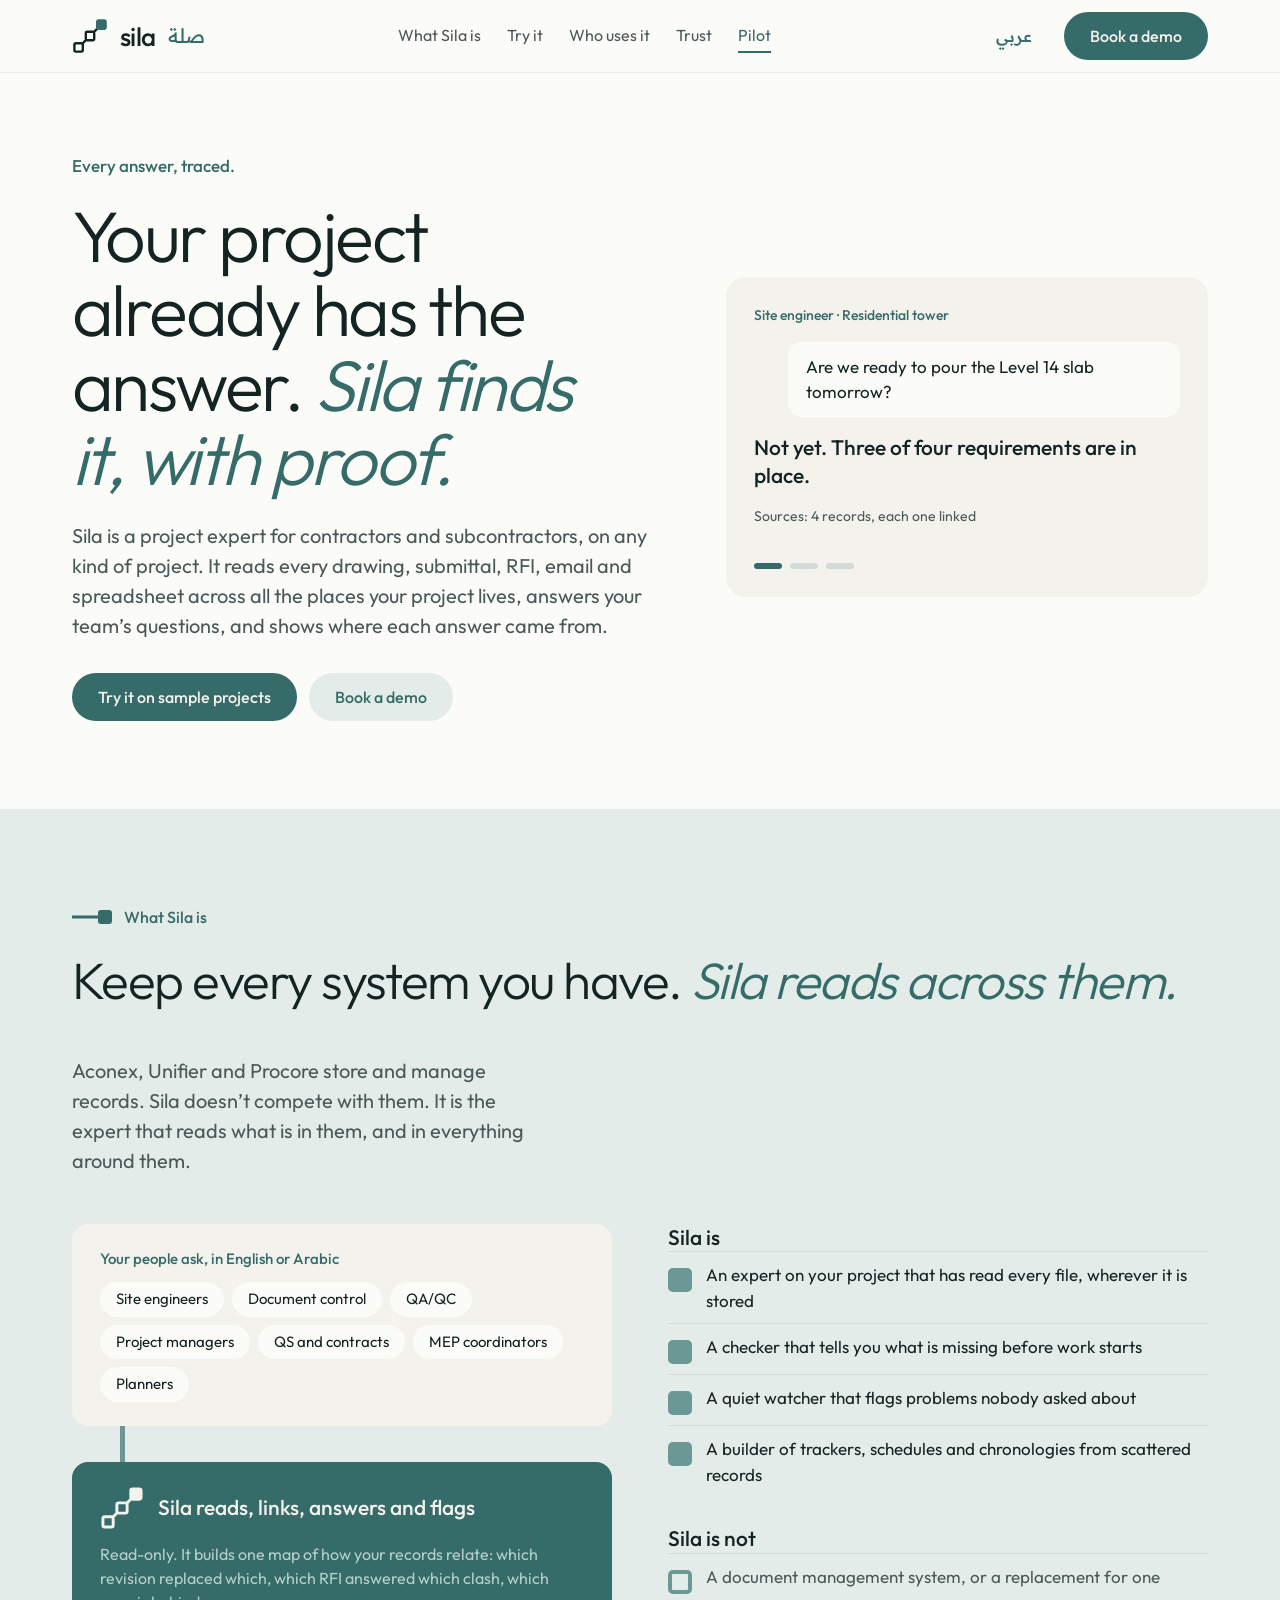
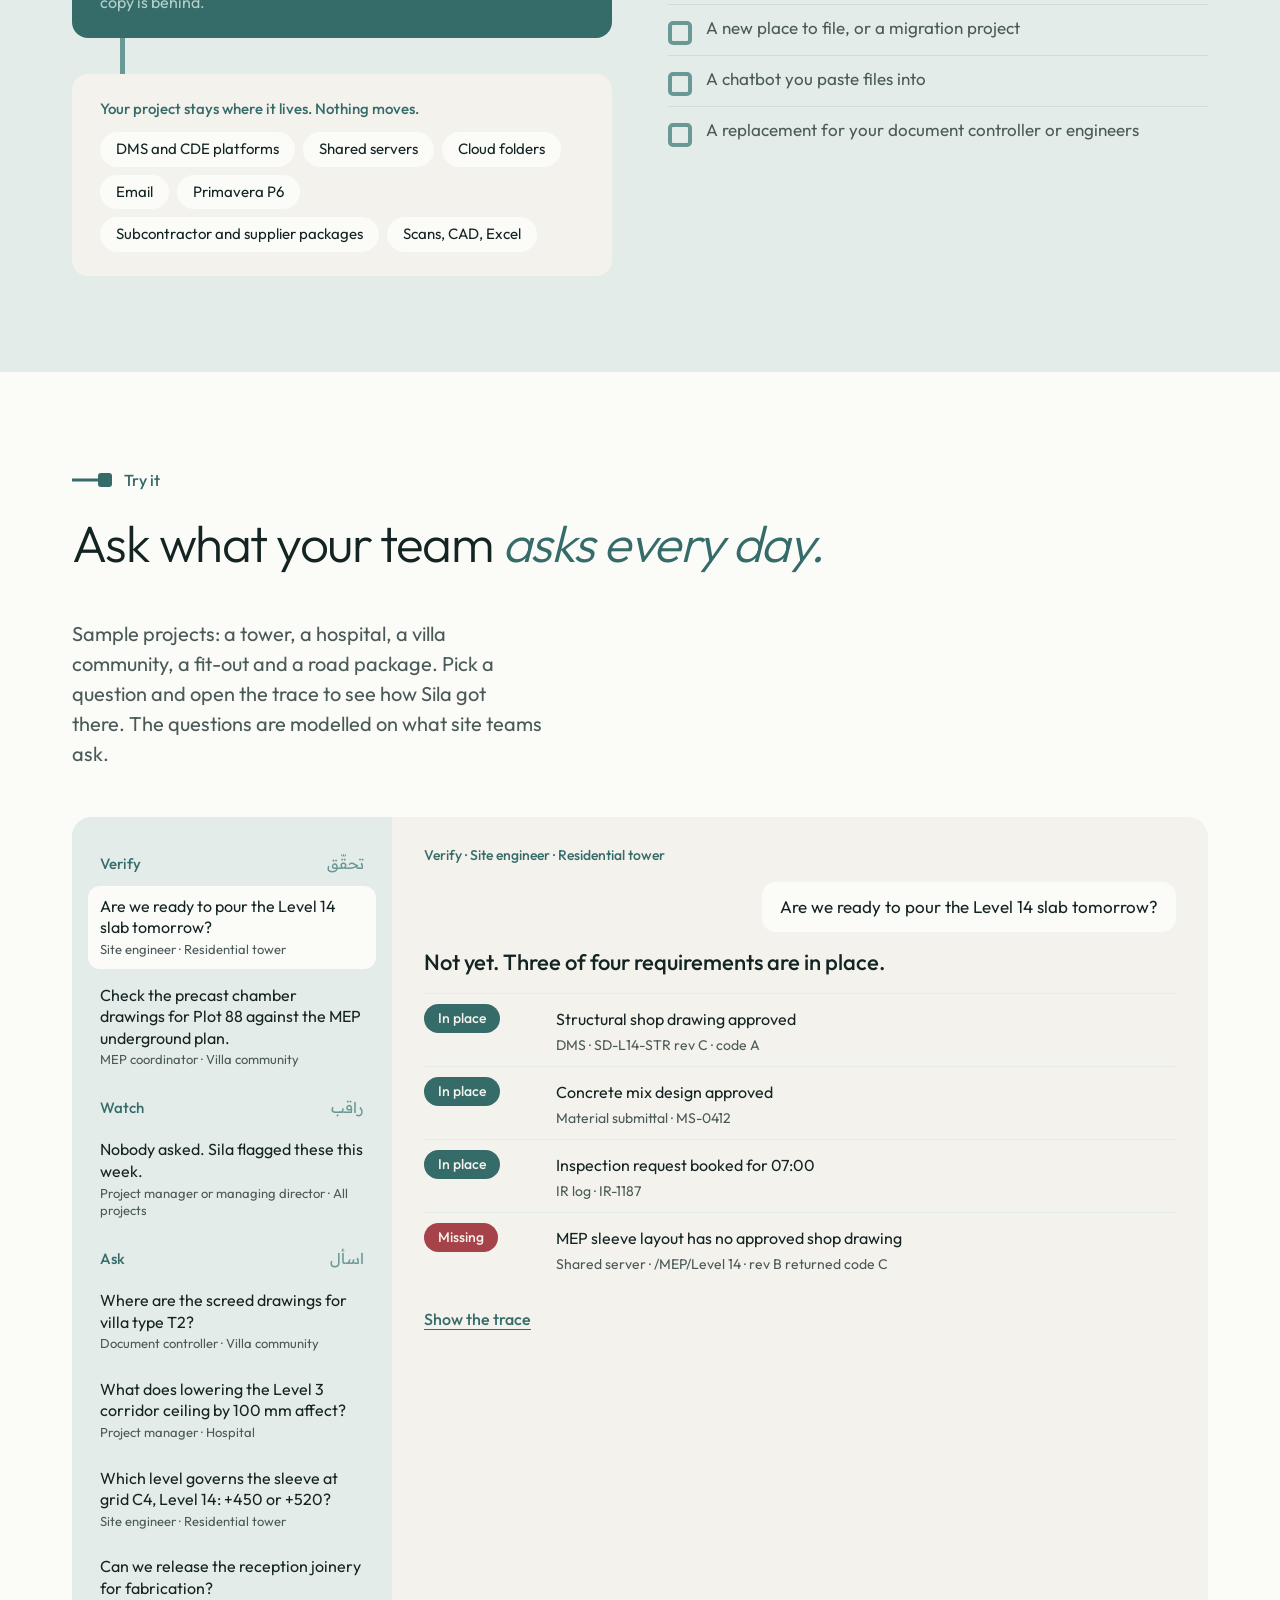
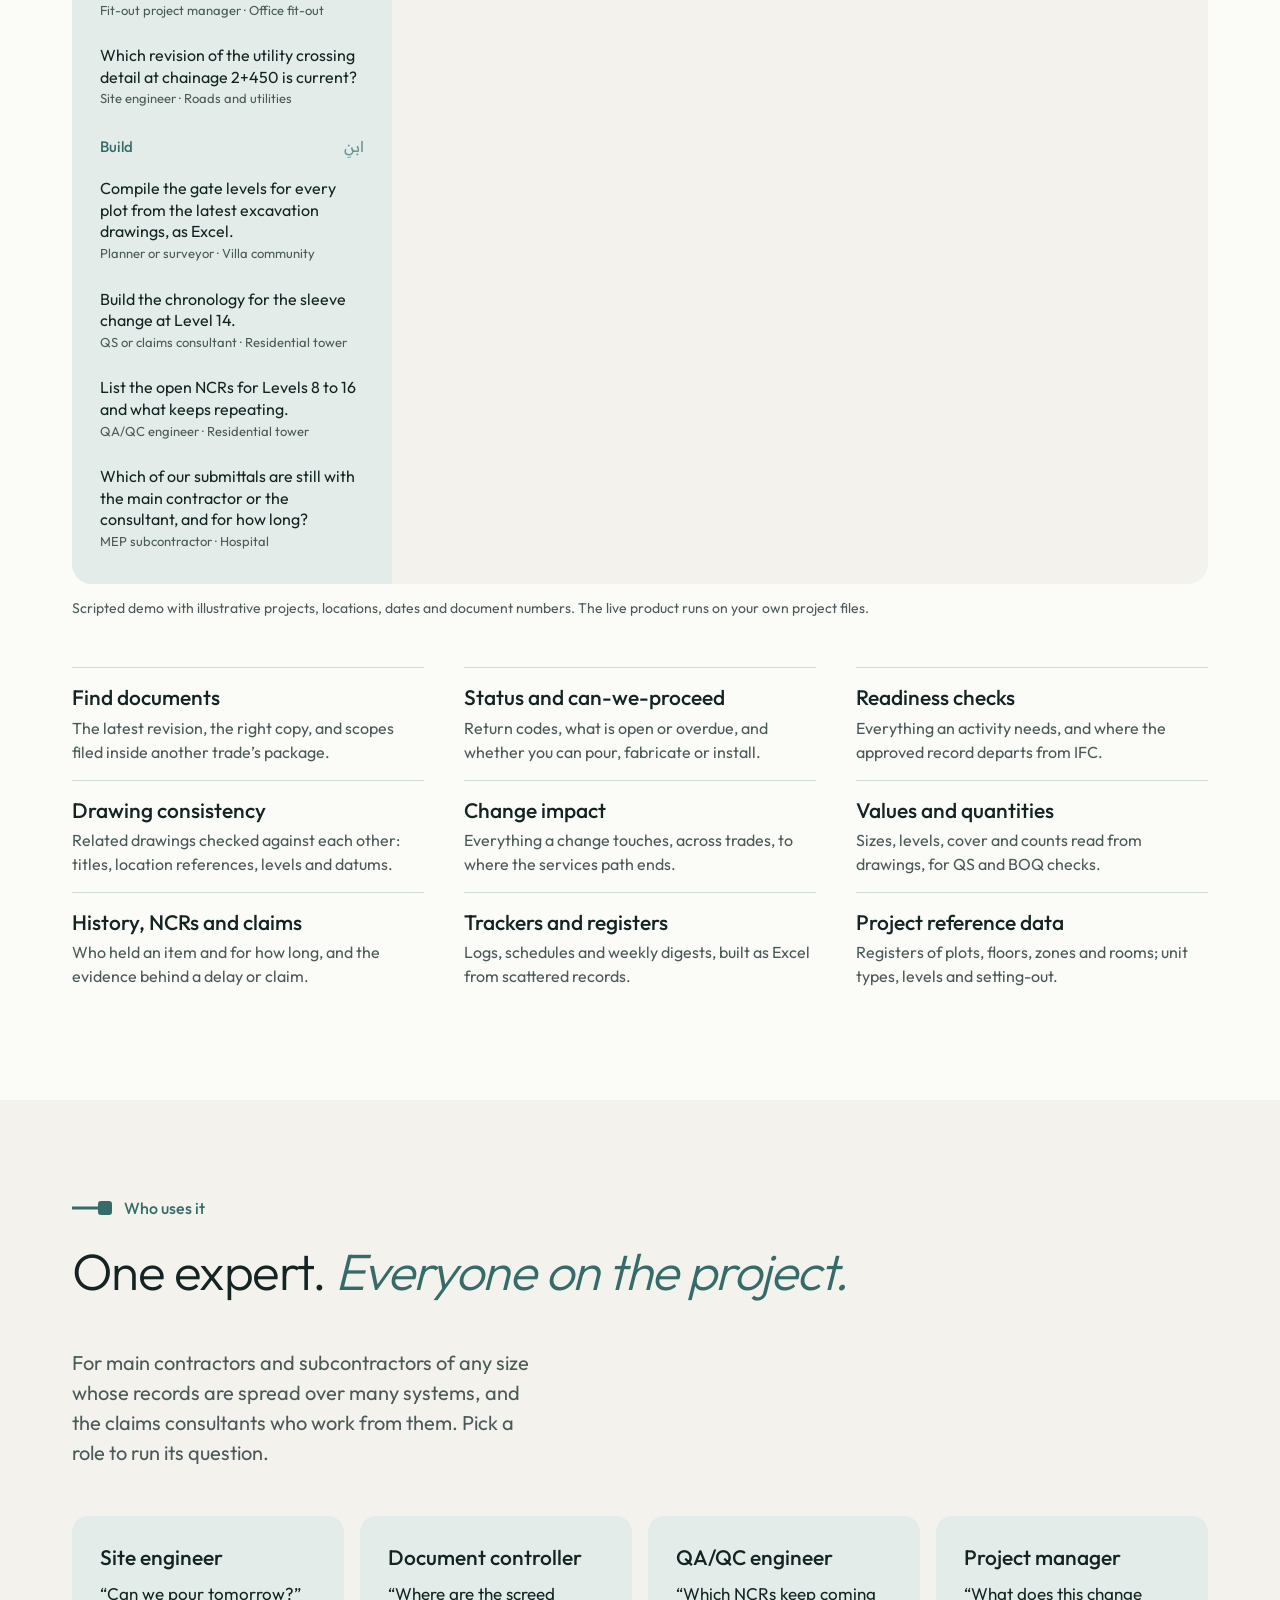
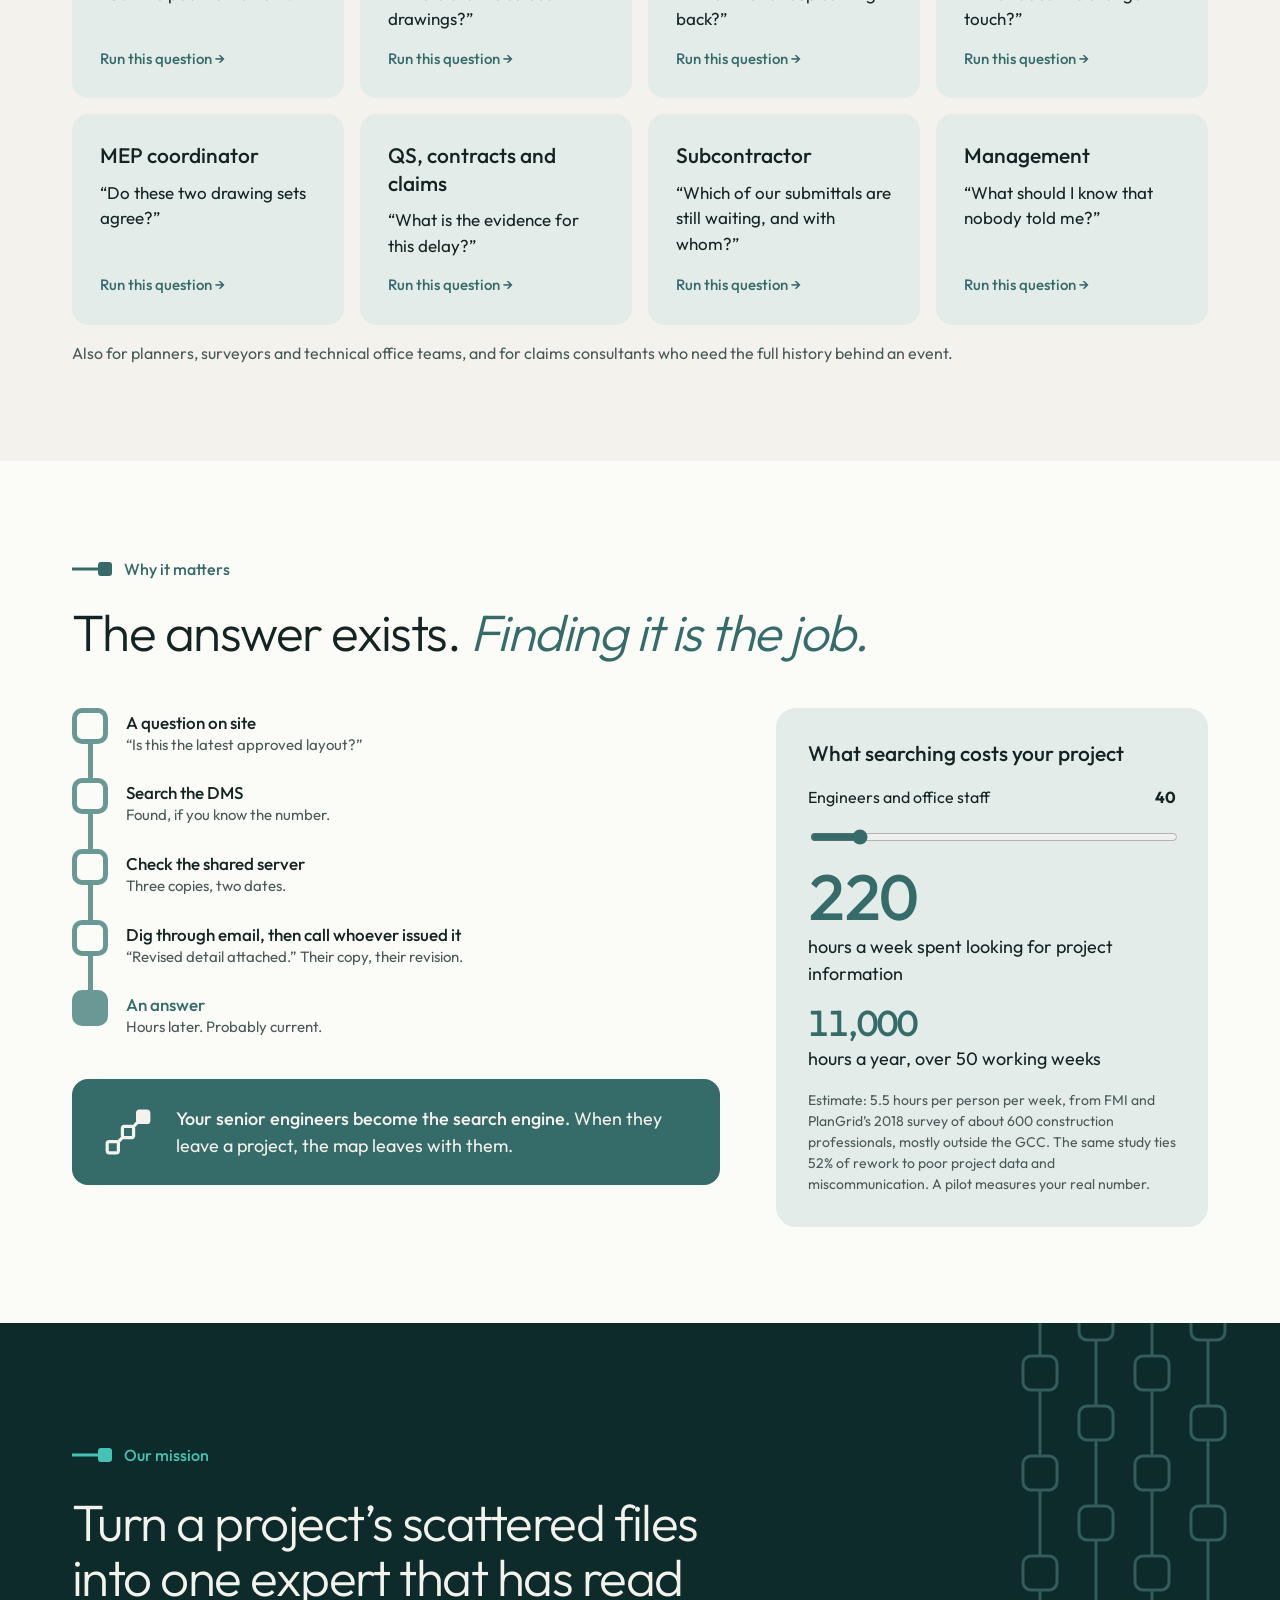
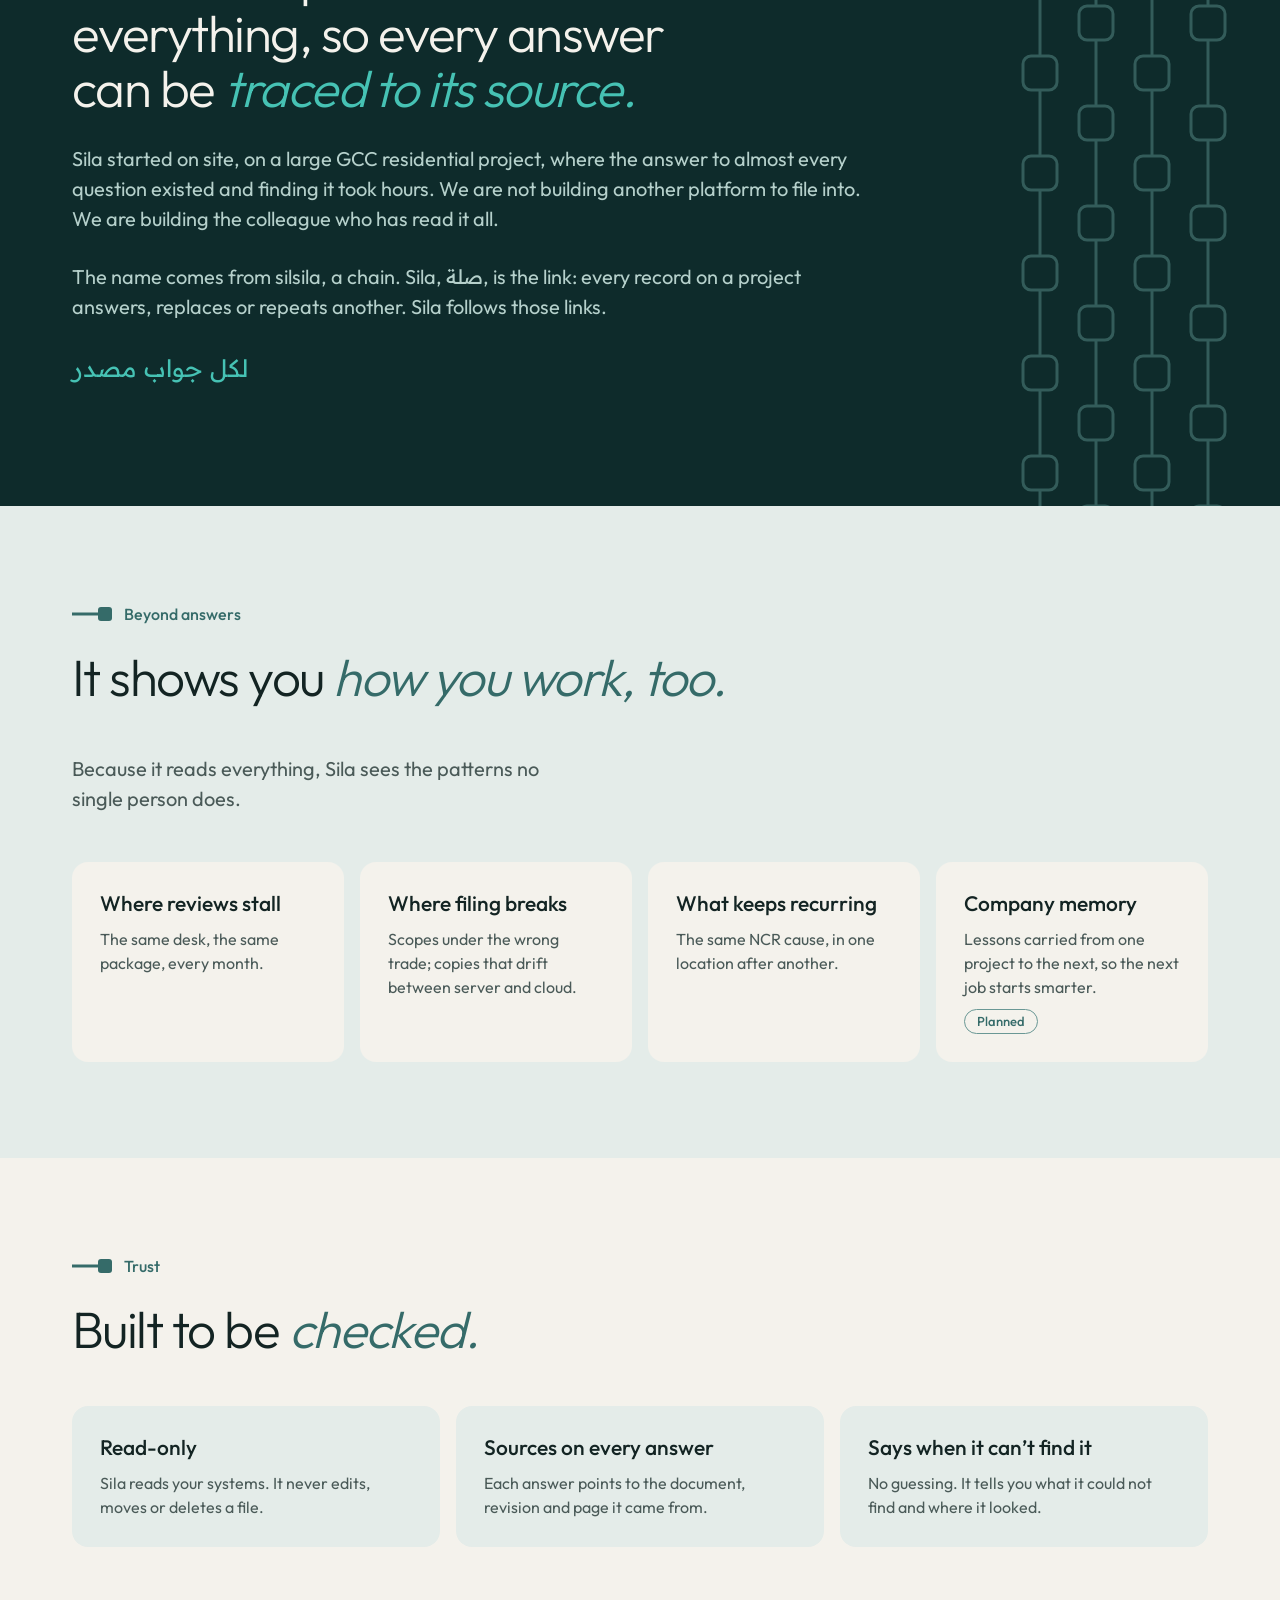
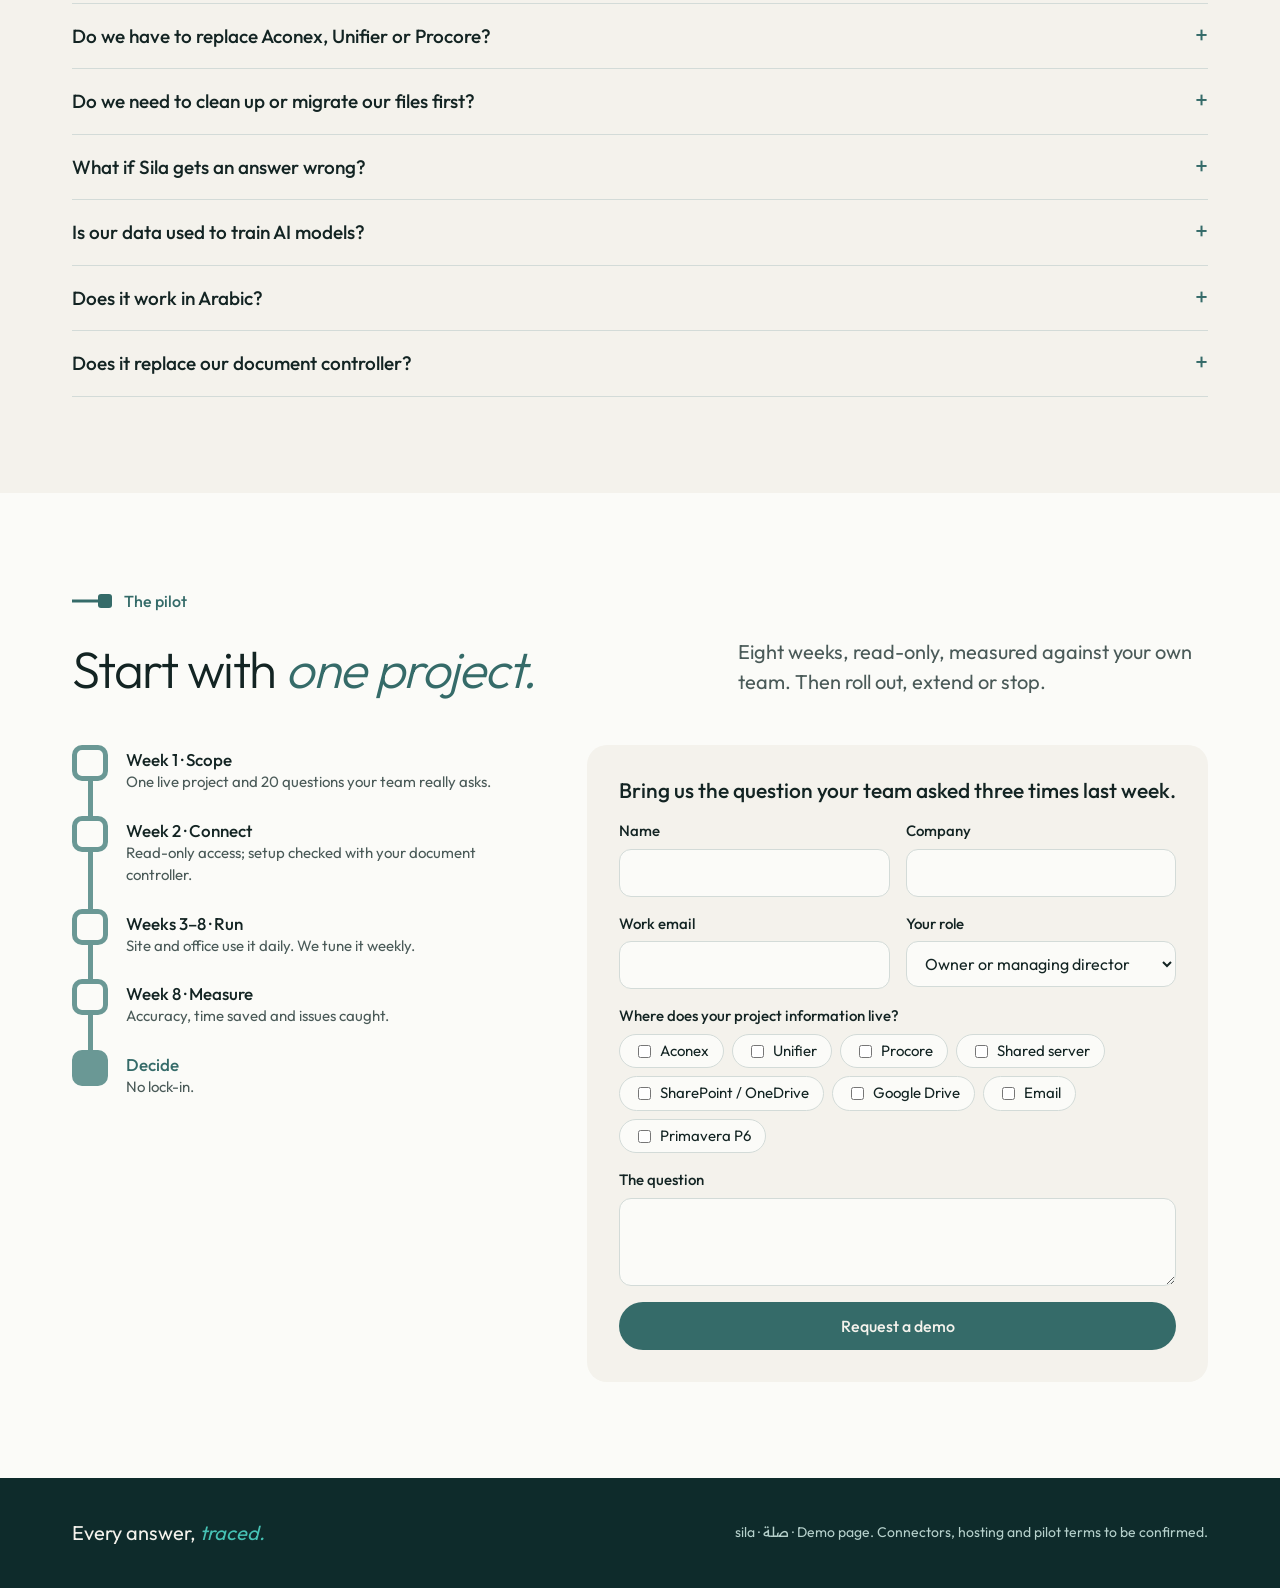
==== commit 94e21a68: "Broaden site copy and demo beyond villa projects and main contractors Co-Authored-By: Claude Fable 5" ====
--- a/public/index.html
+++ b/public/index.html
@@ -4,229 +4,14 @@
 <meta charset="utf-8">
 <meta name="viewport" content="width=device-width, initial-scale=1">
 <title>Sila · Every answer, traced.</title>
-<meta name="description" content="Sila is a project expert for contractors. It reads every drawing, submittal, RFI and email across all your systems, and shows where each answer came from.">
+<meta name="description" content="Sila is a project expert for contractors and subcontractors, on any kind of project. It reads every drawing, submittal, RFI and email across all your systems, and shows where each answer came from.">
 <link rel="icon" href="favicon.svg" type="image/svg+xml">
 <meta property="og:title" content="Sila · Every answer, traced.">
-<meta property="og:description" content="The project expert that has read every file. For contractors, in English and Arabic.">
+<meta property="og:description" content="The project expert that has read every file. For contractors and subcontractors, in English and Arabic.">
 <link rel="preconnect" href="https://fonts.googleapis.com">
 <link rel="preconnect" href="https://fonts.gstatic.com" crossorigin>
 <link href="https://fonts.googleapis.com/css2?family=Outfit:wght@300;400;500&family=Readex+Pro:wght@300;400;500&display=swap" rel="stylesheet">
-<style>
-/* Sila public site. Layout idea: the product is the page. A working console carries the story;
-   calm alternating grounds, light headings with one italic teal phrase, the chain as the only diagram,
-   Root + chain pattern reserved for the mission band. */
-:root{
-  --teal:#356B69; --root:#0E2B2B; --thread:#46C2B4; --vellum:#F4F2EC; --mist:#E4ECE9; --white:#FBFBF8;
-  --ink:#132423; --body:#4A5A58; --pale:#B5D0CB; --line:#6A9895; --hair:#D3DBD8;
-  --in:#356B69; --pending:#3A6EA5; --missing:#A6424A; --super:#636E6D;
-  --latin:'Petrov Sans','Outfit','Readex Pro',Arial,sans-serif;
-  --arabic:'Readex Pro',Arial,sans-serif;
-  --wrap:1200px; color-scheme:light;
-}
-*{box-sizing:border-box}
-html{scroll-behavior:smooth;scroll-padding-top:88px}
-@media (prefers-reduced-motion:reduce){html{scroll-behavior:auto}}
-body{margin:0;background:var(--white);color:var(--ink);font-family:var(--latin);font-size:18px;line-height:1.5;-webkit-font-smoothing:antialiased}
-html[lang="ar"] body{font-family:var(--arabic)}
-h1,h2,h3,h4,p,ul{margin:0} ul{padding:0;list-style:none}
-a{color:inherit} button,input,select,textarea{font:inherit;color:inherit}
-:focus-visible{outline:3px solid var(--thread);outline-offset:3px;border-radius:6px}
-.wrap{max-width:var(--wrap);margin:0 auto;padding:0 32px}
-section{padding:96px 0}
-.bg-white{background:var(--white)} .bg-mist{background:var(--mist)} .bg-vellum{background:var(--vellum)} .bg-root{background:var(--root);color:var(--vellum)}
-.mark{flex-shrink:0;color:var(--ink);--top:var(--teal)}
-
-.label{display:flex;align-items:center;gap:12px;font-size:16px;font-weight:500;color:var(--teal);margin-bottom:24px}
-html[dir="rtl"] .label svg{transform:scaleX(-1)}
-.bg-root .label{color:var(--thread)}
-h1{font-size:clamp(42px,5.6vw,76px);font-weight:300;letter-spacing:-0.035em;line-height:1.04;text-wrap:balance}
-h2{font-size:clamp(32px,4vw,54px);font-weight:300;letter-spacing:-0.03em;line-height:1.08;text-wrap:balance}
-h1 i,h2 i{color:var(--teal)} .bg-root h2 i{color:var(--thread)}
-html[lang="ar"] h1,html[lang="ar"] h2{letter-spacing:0;line-height:1.35}
-html[lang="ar"] h1 i,html[lang="ar"] h2 i{font-style:normal}
-h3{font-size:21px;font-weight:500;line-height:1.3}
-h4{font-size:15px;font-weight:500;color:var(--teal)}
-.lead{font-size:20px;color:var(--body);max-width:60ch}
-.head{display:flex;justify-content:space-between;align-items:flex-end;gap:48px;margin-bottom:48px;flex-wrap:wrap}
-.head .lead{max-width:470px}
-.note{font-size:14px;color:var(--body)}
-
-.btn{display:inline-flex;align-items:center;justify-content:center;font-size:16px;font-weight:500;padding:12px 26px;border-radius:28px;border:0;text-decoration:none;cursor:pointer}
-.btn-primary{background:var(--teal);color:var(--vellum)} .btn-primary:hover{background:#2C5B59}
-.btn-secondary{background:var(--mist);color:var(--teal)} .btn-secondary:hover{background:#D7E3DF}
-.bg-mist .btn-secondary{background:var(--vellum)}
-.pill{display:inline-block;font-size:14px;font-weight:500;color:var(--vellum);padding:4px 14px;border-radius:20px;white-space:nowrap}
-.p-in{background:var(--in)} .p-pending{background:var(--pending)} .p-missing{background:var(--missing)} .p-super{background:var(--super)}
-.chip{display:inline-block;font-size:15px;padding:6px 16px;border-radius:20px;background:var(--white);color:var(--ink)}
-
-/* nav */
-.nav{position:sticky;top:0;z-index:20;background:rgba(251,251,248,.94);backdrop-filter:blur(8px);border-bottom:1px solid var(--mist)}
-.nav .wrap{display:flex;align-items:center;gap:24px;height:72px}
-.brand{display:flex;align-items:center;gap:12px;text-decoration:none}
-.brand b{font-size:26px;font-weight:500;letter-spacing:-0.02em;font-family:var(--latin)}
-.brand .ar{font-family:var(--arabic);font-size:20px;color:var(--teal)}
-.links{flex:1;display:flex;gap:26px;justify-content:center}
-.links a{font-size:16px;color:var(--body);text-decoration:none;padding:4px 0;border-bottom:2px solid transparent}
-.links a:hover,.links a.on{color:var(--teal)} .links a.on{border-color:var(--teal)}
-.lang,.menu{font-size:16px;font-weight:500;color:var(--teal);background:none;border:0;cursor:pointer;padding:8px}
-.menu{display:none}
-
-/* hero */
-.hero{padding:80px 0 88px}
-.hero .wrap{display:grid;grid-template-columns:1.1fr .9fr;gap:64px;align-items:center}
-.kicker{font-size:17px;font-weight:500;color:var(--teal);margin-bottom:20px}
-.hero .lead{margin:24px 0 32px}
-.ctas{display:flex;gap:12px;flex-wrap:wrap}
-.peek{background:var(--vellum);border-radius:20px;padding:28px;display:flex;flex-direction:column;gap:16px;min-height:320px}
-.peek .who{font-size:14px;font-weight:500;color:var(--teal)}
-.bubble{align-self:flex-end;background:var(--white);border-radius:14px;padding:12px 18px;font-size:17px;max-width:92%}
-.peek .ans{font-size:21px;font-weight:500;line-height:1.35}
-.peek .src{font-size:14px;color:var(--body)}
-.dots{display:flex;gap:8px;margin-top:auto}
-.dots button{width:28px;height:6px;border-radius:3px;border:0;background:var(--hair);cursor:pointer;padding:0}
-.dots button.on{background:var(--teal)}
-
-/* fit */
-.fit{display:grid;grid-template-columns:1fr 1fr;gap:56px;align-items:start}
-.stack{display:flex;flex-direction:column}
-.layer{border-radius:16px;padding:24px 28px;display:flex;flex-direction:column;gap:12px;background:var(--vellum)}
-.layer.sila{background:var(--teal);color:var(--vellum)} .layer.sila p{color:var(--pale);font-size:16px}
-.layer.sila .lrow{display:flex;align-items:center;gap:14px} .layer.sila .mark{color:var(--vellum);--top:var(--vellum)}
-.layer .chips{display:flex;flex-wrap:wrap;gap:8px}
-.join{height:36px;width:5px;background:var(--line);margin-inline-start:48px}
-.isnt{display:flex;flex-direction:column;gap:28px}
-.isnt li{display:flex;gap:14px;align-items:flex-start;padding:10px 0;border-top:1px solid var(--hair);font-size:17px}
-.isnt li::before{content:"";width:16px;height:16px;margin-top:6px;flex-shrink:0;border-radius:5px;border:4px solid var(--line)}
-.isnt .yes li::before{background:var(--line)}
-.isnt .no li{color:var(--body)}
-
-/* console */
-.console{display:grid;grid-template-columns:320px 1fr;background:var(--vellum);border-radius:20px;overflow:hidden;min-height:560px}
-.qlist{background:var(--mist);padding:24px 16px;display:flex;flex-direction:column;gap:6px}
-.qlist h4{padding:12px 12px 4px;display:flex;justify-content:space-between}
-.qlist h4 span:last-child{font-family:var(--arabic);font-weight:400;color:var(--line)}
-html[lang="ar"] .qlist h4 span:last-child{display:none}
-.qbtn{text-align:start;background:none;border:0;border-radius:12px;padding:10px 12px;cursor:pointer;display:flex;flex-direction:column;gap:2px;font-size:16px;line-height:1.35}
-.qbtn small{font-size:13px;color:var(--body)}
-.qbtn:hover{background:rgba(251,251,248,.6)} .qbtn.on{background:var(--white)}
-.qsel{display:none;width:100%;padding:12px;border-radius:12px;border:1px solid var(--hair);background:var(--white);font-size:16px}
-.panel{padding:28px 32px;display:flex;flex-direction:column;gap:16px;min-width:0}
-.panel .role{font-size:14px;font-weight:500;color:var(--teal)}
-.panel .ans{font-size:22px;font-weight:500;line-height:1.35}
-.rows{display:flex;flex-direction:column}
-.row{display:grid;grid-template-columns:118px 1fr;gap:2px 14px;align-items:center;padding:10px 0;border-top:1px solid var(--mist);font-size:16px}
-.row .src{grid-column:2;font-size:14px;color:var(--body)}
-.typing{display:flex;gap:6px;padding:8px 0}
-.typing i{width:8px;height:8px;border-radius:4px;background:var(--line);animation:blink 1s infinite}
-.typing i:nth-child(2){animation-delay:.15s}.typing i:nth-child(3){animation-delay:.3s}
-@keyframes blink{50%{opacity:.25}}
-.tbl{overflow-x:auto;background:var(--white);border-radius:12px}
-table{border-collapse:collapse;width:100%;font-size:15px;font-variant-numeric:tabular-nums}
-th,td{text-align:start;padding:9px 14px;border-bottom:1px solid var(--mist);white-space:nowrap}
-th{font-weight:500;color:var(--teal)}
-.file{display:inline-flex;align-items:center;gap:10px;background:var(--white);border-radius:12px;padding:10px 16px;font-size:15px;align-self:flex-start}
-.file b{font-weight:500;color:var(--vellum);background:var(--teal);border-radius:6px;padding:2px 8px;font-size:13px}
-.flag{background:var(--white);border-radius:12px;padding:14px 18px;display:flex;flex-direction:column;gap:4px}
-.flag h4{font-size:14px}.flag p{font-size:16px}.flag .src{font-size:14px;color:var(--body)}
-.tracebtn{align-self:flex-start;background:none;border:0;padding:6px 0;color:var(--teal);font-size:16px;font-weight:500;cursor:pointer;text-decoration:underline;text-underline-offset:4px}
-.trace{padding-top:8px}
-.caps{display:grid;grid-template-columns:repeat(3,1fr);gap:0 40px;margin-top:48px}
-.caps div{padding:16px 0;border-top:1px solid var(--hair);display:flex;flex-direction:column;gap:4px}
-.caps p{font-size:16px;color:var(--body)}
-
-/* chains */
-.chain{display:grid;grid-template-columns:repeat(var(--n),1fr)}
-.step{position:relative;display:flex;flex-direction:column;gap:20px;padding-inline-end:28px}
-.node{width:48px;height:48px;border:5px solid var(--line);border-radius:12px;flex-shrink:0;position:relative;z-index:1}
-.step:last-child .node{background:var(--line)}
-.step:not(:last-child)::before{content:"";position:absolute;top:21px;inset-inline-start:48px;inset-inline-end:0;height:5px;background:var(--line)}
-.step h3{font-size:19px} .step:last-child h3{color:var(--teal)} .step p{font-size:16px;color:var(--body)}
-.vchain{display:flex;flex-direction:column}
-.vchain .step{flex-direction:row;gap:18px;padding:0 0 22px}
-.vchain .step > div{padding-top:4px}
-.vchain .node{width:36px;height:36px;border-radius:10px}
-.vchain .step:not(:last-child)::before{top:36px;bottom:0;inset-inline-start:15.5px;inset-inline-end:auto;width:5px;height:auto}
-.vchain .step h3{font-size:17px} .vchain .step p{font-size:15px}
-.vchain .step:last-child{padding-bottom:0}
-
-/* cards */
-.grid{display:grid;gap:16px} .g3{grid-template-columns:repeat(3,1fr)} .g4{grid-template-columns:repeat(4,1fr)} .g2{grid-template-columns:1fr 1fr}
-.card{border-radius:16px;padding:28px;display:flex;flex-direction:column;gap:10px}
-.bg-white .card{background:var(--mist)} .bg-mist .card{background:var(--vellum)} .bg-vellum .card{background:var(--mist)}
-.card p{color:var(--body);font-size:16px}
-.card .ask{color:var(--ink);font-size:17px}
-.run{align-self:flex-start;margin-top:auto;background:none;border:0;padding:6px 0 0;color:var(--teal);font-size:15px;font-weight:500;cursor:pointer}
-.run:hover{text-decoration:underline}
-.soon{align-self:flex-start;font-size:13px;font-weight:500;color:var(--teal);border:1.5px solid var(--line);border-radius:20px;padding:2px 12px}
-
-/* cost */
-.cost{display:grid;grid-template-columns:1.2fr .8fr;gap:56px;align-items:start}
-.calc{background:var(--mist);border-radius:20px;padding:32px;display:flex;flex-direction:column;gap:18px}
-.calc label{font-size:16px;display:flex;justify-content:space-between;gap:12px}
-.calc input[type=range]{width:100%;accent-color:var(--teal)}
-.calc .big{font-size:clamp(48px,5vw,72px);font-weight:500;letter-spacing:-0.03em;line-height:1;color:var(--teal);font-variant-numeric:tabular-nums}
-.calc .out{display:flex;flex-direction:column;gap:4px}
-
-.bar{display:flex;align-items:center;gap:24px;background:var(--teal);color:var(--vellum);border-radius:16px;padding:26px 32px;margin-top:40px}
-.bar p{font-size:18px} .bar b{font-weight:500} .bar .mark{color:var(--vellum);--top:var(--vellum)}
-
-/* mission */
-.mission{position:relative;overflow:hidden;padding:120px 0}
-.mission canvas{position:absolute;top:0;inset-inline-end:48px;height:100%;width:240px;pointer-events:none}
-.mission .inner{position:relative;max-width:820px;display:flex;flex-direction:column;gap:28px}
-.mission h2{color:var(--vellum)}
-.mission p{color:var(--pale);font-size:20px;max-width:62ch}
-html[dir="ltr"] .mission .tag{text-align:left}
-.mission .tag{font-family:var(--arabic);font-size:24px;color:var(--thread)}
-
-/* faq */
-details{border-top:1px solid var(--hair);padding:18px 0}
-details:last-child{border-bottom:1px solid var(--hair)}
-summary{cursor:pointer;font-size:19px;font-weight:500;list-style:none;display:flex;justify-content:space-between;gap:16px}
-summary::-webkit-details-marker{display:none}
-summary::after{content:"+";color:var(--teal);font-weight:400;font-size:24px;line-height:1}
-details[open] summary::after{content:"–"}
-details p{color:var(--body);font-size:17px;max-width:70ch;padding-top:10px}
-
-/* pilot form */
-.pilot{display:grid;grid-template-columns:.85fr 1.15fr;gap:56px;align-items:start}
-form,.done{background:var(--vellum);border-radius:20px;padding:32px;display:flex;flex-direction:column;gap:16px}
-.f2{display:grid;grid-template-columns:1fr 1fr;gap:16px}
-.field{display:flex;flex-direction:column;gap:6px;font-size:15px;font-weight:500}
-.field input,.field select,.field textarea{font-weight:400;font-size:16px;padding:11px 14px;border-radius:12px;border:1.5px solid var(--hair);background:var(--white);width:100%}
-.field textarea{min-height:88px;resize:vertical}
-.field .err{color:var(--missing);font-weight:400;font-size:14px;display:none}
-.field.bad input,.field.bad textarea{border-color:var(--missing)} .field.bad .err{display:block}
-.checks{display:flex;flex-wrap:wrap;gap:8px}
-.checks label{font-size:15px;font-weight:400;background:var(--white);border:1.5px solid var(--hair);border-radius:20px;padding:5px 14px;cursor:pointer;display:flex;gap:6px;align-items:center}
-.checks input{accent-color:var(--teal);width:auto;padding:0}
-.done{display:none} .done pre{white-space:pre-wrap;font:inherit;font-size:15px;background:var(--white);border-radius:12px;padding:16px;margin:0}
-
-footer{background:var(--root);color:var(--pale);padding:40px 0;font-size:14px}
-footer .wrap{display:flex;justify-content:space-between;gap:24px;flex-wrap:wrap;align-items:center}
-footer .tl{font-size:20px;color:var(--vellum)} footer .tl i{color:var(--thread)}
-
-@media (max-width:960px){
-  .hero .wrap,.fit,.cost,.pilot{grid-template-columns:1fr}
-  .g4,.g3{grid-template-columns:1fr 1fr} .caps{grid-template-columns:1fr 1fr}
-  .links{display:none;position:absolute;top:72px;inset-inline:0;background:var(--white);flex-direction:column;gap:0;padding:8px 32px 16px;border-bottom:1px solid var(--mist)}
-  .links.open{display:flex} .links a{padding:12px 0}
-  .menu{display:block} .nav .sp{flex:1}
-  .console{grid-template-columns:1fr} .qlist{padding:16px} .qlist > *:not(.qsel){display:none} .qsel{display:block}
-  .mission canvas{opacity:.3}
-}
-@media (max-width:640px){
-  .wrap{padding:0 16px} section{padding:64px 0}
-  .g4,.g3,.g2,.caps,.f2{grid-template-columns:1fr}
-  .nav .btn{display:none} .links{padding-inline:16px}
-  .chain{grid-template-columns:1fr}
-  .chain .step{flex-direction:row;gap:20px;padding:0 0 28px} .chain .step > div{padding-top:8px}
-  .chain .step:not(:last-child)::before{top:48px;bottom:0;inset-inline-start:21px;inset-inline-end:auto;width:5px;height:auto}
-  .bar{flex-direction:column;align-items:flex-start}
-  .row{grid-template-columns:1fr} .row .src{grid-column:1}
-  .panel{padding:20px 16px}
-}
-</style>
+<link rel="stylesheet" href="css/site.css">
 </head>
 <body>
 <svg width="0" height="0" style="position:absolute" aria-hidden="true"><symbol id="mark" viewBox="0 0 120 120"><g fill="none" stroke="currentColor" stroke-width="8" stroke-linecap="round"><path d="M38 82 L44 76 M76 44 L82 38"/><rect x="8" y="84" width="28" height="28" rx="5"/><rect x="46" y="46" width="28" height="28" rx="5"/></g><rect x="84" y="8" width="28" height="28" rx="5" fill="var(--top)" stroke="var(--top)" stroke-width="8"/></symbol>
@@ -255,8 +40,8 @@
     <div>
       <p class="kicker" data-k="kick">Every answer, traced.</p>
       <h1 data-k="h1">Your project already has the answer. <i>Sila finds it, with proof.</i></h1>
-      <p class="lead" data-k="hp">Sila is a project expert for contractors. It reads every drawing, submittal, RFI, email and spreadsheet across all the places your project lives, answers your team’s questions, and shows where each answer came from.</p>
-      <div class="ctas"><a class="btn btn-primary" href="#try" data-k="c1">Try it on a sample project</a><a class="btn btn-secondary" href="#pilot" data-k="cta">Book a demo</a></div>
+      <p class="lead" data-k="hp">Sila is a project expert for contractors and subcontractors, on any kind of project. It reads every drawing, submittal, RFI, email and spreadsheet across all the places your project lives, answers your team’s questions, and shows where each answer came from.</p>
+      <div class="ctas"><a class="btn btn-primary" href="#try" data-k="c1">Try it on sample projects</a><a class="btn btn-secondary" href="#pilot" data-k="cta">Book a demo</a></div>
     </div>
     <div class="peek" aria-live="polite">
       <p class="who" id="pk-who"></p>
@@ -279,7 +64,7 @@
         <div class="join"></div>
         <div class="layer sila"><div class="lrow"><svg class="mark" width="44" height="44"><use href="#mark"/></svg><h3 data-k="ly2">Sila reads, links, answers and flags</h3></div><p data-k="ly2p">Read-only. It builds one map of how your records relate: which revision replaced which, which RFI answered which clash, which copy is behind.</p></div>
         <div class="join"></div>
-        <div class="layer"><h4 data-k="ly3">Your project stays where it lives. Nothing moves.</h4><div class="chips"><span class="chip" data-k="sy1">DMS and CDE platforms</span><span class="chip" data-k="sy2">Shared servers</span><span class="chip" data-k="sy3">Cloud folders</span><span class="chip" data-k="sy4">Email</span><span class="chip">Primavera P6</span><span class="chip" data-k="sy5">Subcontractor packages</span><span class="chip" data-k="sy6">Scans, CAD, Excel</span></div></div>
+        <div class="layer"><h4 data-k="ly3">Your project stays where it lives. Nothing moves.</h4><div class="chips"><span class="chip" data-k="sy1">DMS and CDE platforms</span><span class="chip" data-k="sy2">Shared servers</span><span class="chip" data-k="sy3">Cloud folders</span><span class="chip" data-k="sy4">Email</span><span class="chip">Primavera P6</span><span class="chip" data-k="sy5">Subcontractor and supplier packages</span><span class="chip" data-k="sy6">Scans, CAD, Excel</span></div></div>
       </div>
       <div class="isnt">
         <div class="yes"><h3 data-k="is">Sila is</h3><ul>
@@ -301,22 +86,22 @@
   <div class="wrap">
     <div class="label"><svg width="40" height="16"><use href="#glyph"/></svg><span data-k="l2">Try it</span></div>
     <div class="head"><h2 data-k="h2b">Ask what your team <i>asks every day.</i></h2>
-      <p class="lead" data-k="h2bp">A sample villa project. Pick a question and open the trace to see how Sila got there. The questions are real ones from a GCC site, anonymised.</p></div>
+      <p class="lead" data-k="h2bp">Sample projects: a tower, a hospital, a villa community, a fit-out and a road package. Pick a question and open the trace to see how Sila got there. The questions are modelled on what site teams ask.</p></div>
     <div class="console">
       <div class="qlist" id="qlist"></div>
       <div class="panel" id="panel" aria-live="polite"></div>
     </div>
-    <p class="note" style="margin-top:14px" data-k="demo">Scripted demo with illustrative plots, dates and document numbers. The live product runs on your own project files.</p>
+    <p class="note" style="margin-top:14px" data-k="demo">Scripted demo with illustrative projects, locations, dates and document numbers. The live product runs on your own project files.</p>
     <div class="caps">
       <div><h3 data-k="cp1">Find documents</h3><p data-k="cp1p">The latest revision, the right copy, and scopes filed inside another trade’s package.</p></div>
       <div><h3 data-k="cp2">Status and can-we-proceed</h3><p data-k="cp2p">Return codes, what is open or overdue, and whether you can pour, fabricate or install.</p></div>
       <div><h3 data-k="cp3">Readiness checks</h3><p data-k="cp3p">Everything an activity needs, and where the approved record departs from IFC.</p></div>
-      <div><h3 data-k="cp4">Drawing consistency</h3><p data-k="cp4p">Related drawings checked against each other: titles, plot IDs, levels and datums.</p></div>
+      <div><h3 data-k="cp4">Drawing consistency</h3><p data-k="cp4p">Related drawings checked against each other: titles, location references, levels and datums.</p></div>
       <div><h3 data-k="cp5">Change impact</h3><p data-k="cp5p">Everything a change touches, across trades, to where the services path ends.</p></div>
       <div><h3 data-k="cp6">Values and quantities</h3><p data-k="cp6p">Sizes, levels, cover and counts read from drawings, for QS and BOQ checks.</p></div>
       <div><h3 data-k="cp7">History, NCRs and claims</h3><p data-k="cp7p">Who held an item and for how long, and the evidence behind a delay or claim.</p></div>
       <div><h3 data-k="cp8">Trackers and registers</h3><p data-k="cp8p">Logs, schedules and weekly digests, built as Excel from scattered records.</p></div>
-      <div><h3 data-k="cp9">Project reference data</h3><p data-k="cp9p">Plot registers, villa types per plot, floor and gate levels, setting-out.</p></div>
+      <div><h3 data-k="cp9">Project reference data</h3><p data-k="cp9p">Registers of plots, floors, zones and rooms; unit types, levels and setting-out.</p></div>
     </div>
   </div>
 </section>
@@ -325,7 +110,7 @@
   <div class="wrap">
     <div class="label"><svg width="40" height="16"><use href="#glyph"/></svg><span data-k="l3">Who uses it</span></div>
     <div class="head"><h2 data-k="h2c">One expert. <i>Everyone on the project.</i></h2>
-      <p class="lead" data-k="h2cp">Built first for small and mid-sized contractors whose records are spread over many systems. Pick a role to run its question.</p></div>
+      <p class="lead" data-k="h2cp">For main contractors and subcontractors of any size whose records are spread over many systems, and the claims consultants who work from them. Pick a role to run its question.</p></div>
     <div class="grid g4" id="roles"></div>
   </div>
 </section>
@@ -340,7 +125,7 @@
           <div class="step"><span class="node"></span><div><h3 data-k="s1">A question on site</h3><p data-k="s1p">“Is this the latest approved layout?”</p></div></div>
           <div class="step"><span class="node"></span><div><h3 data-k="s2">Search the DMS</h3><p data-k="s2p">Found, if you know the number.</p></div></div>
           <div class="step"><span class="node"></span><div><h3 data-k="s3">Check the shared server</h3><p data-k="s3p">Three copies, two dates.</p></div></div>
-          <div class="step"><span class="node"></span><div><h3 data-k="s4">Dig through email, then call the subcontractor</h3><p data-k="s4p">“Revised detail attached.” Their copy, their revision.</p></div></div>
+          <div class="step"><span class="node"></span><div><h3 data-k="s4">Dig through email, then call whoever issued it</h3><p data-k="s4p">“Revised detail attached.” Their copy, their revision.</p></div></div>
           <div class="step"><span class="node"></span><div><h3 data-k="s5">An answer</h3><p data-k="s5p">Hours later. Probably current.</p></div></div>
         </div>
         <div class="bar"><svg class="mark" width="48" height="48"><use href="#mark"/></svg><p data-k="bar1"><b>Your senior engineers become the search engine.</b> When they leave a project, the map leaves with them.</p></div>
@@ -361,8 +146,8 @@
   <canvas id="pattern" aria-hidden="true"></canvas>
   <div class="wrap"><div class="inner">
     <div class="label" style="margin:0"><svg width="40" height="16"><use href="#glyph"/></svg><span data-k="l5">Our mission</span></div>
-    <h2 data-k="h2e">Turn a contractor’s scattered project files into one expert that has read everything, so every answer can be <i>traced to its source.</i></h2>
-    <p data-k="m1">Sila started on site, on a GCC villa community with hundreds of plots, where the answer to almost every question existed and finding it took hours. We are not building another platform to file into. We are building the colleague who has read it all.</p>
+    <h2 data-k="h2e">Turn a project’s scattered files into one expert that has read everything, so every answer can be <i>traced to its source.</i></h2>
+    <p data-k="m1">Sila started on site, on a large GCC residential project, where the answer to almost every question existed and finding it took hours. We are not building another platform to file into. We are building the colleague who has read it all.</p>
     <p data-k="m2">The name comes from silsila, a chain. Sila, صلة, is the link: every record on a project answers, replaces or repeats another. Sila follows those links.</p>
     <p class="tag" dir="rtl">لكل جواب مصدر</p>
   </div></div>
@@ -376,7 +161,7 @@
     <div class="grid g4">
       <div class="card"><h3 data-k="b1">Where reviews stall</h3><p data-k="b1p">The same desk, the same package, every month.</p></div>
       <div class="card"><h3 data-k="b2">Where filing breaks</h3><p data-k="b2p">Scopes under the wrong trade; copies that drift between server and cloud.</p></div>
-      <div class="card"><h3 data-k="b3">What keeps recurring</h3><p data-k="b3p">The same NCR cause, plot after plot.</p></div>
+      <div class="card"><h3 data-k="b3">What keeps recurring</h3><p data-k="b3p">The same NCR cause, in one location after another.</p></div>
       <div class="card"><h3 data-k="b4">Company memory</h3><p data-k="b4p">Lessons carried from one project to the next, so the next job starts smarter.</p><span class="soon" data-k="soon">Planned</span></div>
     </div>
   </div>
@@ -392,7 +177,7 @@
       <div class="card"><h3 data-k="t3">Says when it can’t find it</h3><p data-k="t3p">No guessing. It tells you what it could not find and where it looked.</p></div>
     </div>
     <div id="faq">
-      <details><summary data-k="q1">Do we have to replace Aconex, Unifier or Procore?</summary><p data-k="a1">No. Sila is not a DMS and does not store your records. It reads from the systems you already run, plus the shared servers, inboxes and subcontractor packages those systems do not cover.</p></details>
+      <details><summary data-k="q1">Do we have to replace Aconex, Unifier or Procore?</summary><p data-k="a1">No. Sila is not a DMS and does not store your records. It reads from the systems you already run, plus the shared servers, inboxes and subcontractor and supplier packages those systems do not cover.</p></details>
       <details><summary data-k="q2">Do we need to clean up or migrate our files first?</summary><p data-k="a2">No. Messy servers, scanned approvals and inconsistent file names are the starting point. Your document controller reviews the setup before go-live.</p></details>
       <details><summary data-k="q3">What if Sila gets an answer wrong?</summary><p data-k="a3">Every answer shows its sources, so anyone can check it in seconds. Where records conflict, Sila reports both and says which is newer; it does not pick one unless an instruction or RFI settles it.</p></details>
       <details><summary data-k="q4">Is our data used to train AI models?</summary><p data-k="a4">Your project data is never used to train models for anyone else. Hosting region: [to confirm].</p></details>
@@ -425,7 +210,7 @@
           <div class="f2">
             <div class="field" id="fd-mail"><label for="f-mail" data-k="f3">Work email</label><input id="f-mail" type="email" autocomplete="email" dir="ltr"><span class="err" data-k="e3">Enter a valid email address.</span></div>
             <div class="field"><label for="f-role" data-k="f4">Your role</label><select id="f-role">
-              <option data-k="o1">Owner or managing director</option><option data-k="o2">Project or construction manager</option><option data-k="o3">Site or technical engineer</option><option data-k="o4">Document controller</option><option data-k="o5">QA/QC</option><option data-k="o6">QS, contracts or claims</option><option data-k="o7">Other</option></select></div>
+              <option data-k="o1">Owner or managing director</option><option data-k="o2">Project or construction manager</option><option data-k="o3">Site or technical engineer</option><option data-k="o4">Document controller</option><option data-k="o5">QA/QC</option><option data-k="o6">QS, contracts or claims</option><option data-k="o8">MEP or specialist subcontractor</option><option data-k="o9">Claims or disputes consultant</option><option data-k="o7">Other</option></select></div>
           </div>
           <div class="field"><span data-k="f5">Where does your project information live?</span>
             <div class="checks" id="f-sys">
@@ -453,271 +238,8 @@
   <span data-k="foot">sila · صلة · Demo page. Connectors, hosting and pilot terms to be confirmed.</span>
 </div></footer>
 
-<script>
-let lang = 'en';
-const L = x => Array.isArray(x) ? x[lang === 'ar' ? 1 : 0] : x;
-const $ = id => document.getElementById(id);
-const PILL = {in:['In place','جاهز'], missing:['Missing','ناقص'], pending:['Pending','قيد الانتظار'], super:['Superseded','ملغى']};
-const FN = {verify:['Verify','تحقّق'], watch:['Watch','راقب'], ask:['Ask','اسأل'], build:['Build','ابنِ']};
-const FNAR = {verify:'تحقّق', watch:'راقب', ask:'اسأل', build:'ابنِ'};
-
-const DEMO = [
- {id:'pour', fn:'verify', role:['Site engineer','مهندس الموقع'], q:['Are we ready to pour the slab at Plot 214 tomorrow?','هل نحن جاهزون لصب البلاطة في القطعة 214 غدًا؟'],
-  a:['Not yet. Three of four requirements are in place.','ليس بعد. ثلاثة من أربعة متطلبات جاهزة.'],
-  rows:[['in',['Structural shop drawing approved','المخطط التنفيذي الإنشائي معتمد'],'DMS · SD-214-STR rev C · code A'],
-        ['in',['Concrete mix design approved','تصميم الخلطة الخرسانية معتمد'],'Material submittal · MS-0412'],
-        ['in',['Inspection request booked for 07:00','طلب الفحص محجوز الساعة 07:00'],'IR log · IR-1187'],
-        ['missing',['MEP sleeve layout has no approved shop drawing','مخطط فتحات الأعمال الكهروميكانيكية بلا مخطط تنفيذي معتمد'],'Shared server · /MEP/Plot 214 · rev B returned code C']],
-  trace:[[['Read the pour requirements','قراءة متطلبات الصب'],['Method statement MS-CON-03, section 4','بيان طريقة العمل MS-CON-03، البند 4']],
-         [['Checked each one in the DMS','التحقق من كل متطلب في نظام المستندات'],['Three found with approval stamps','وُجدت ثلاثة بأختام الاعتماد']],
-         [['Looked for the sleeve layout everywhere','البحث عن مخطط الفتحات في كل المصادر'],['DMS, shared server and email: latest is rev B, returned','نظام المستندات والخادم والبريد: الأحدث المراجعة B، مُعادة']],
-         [['Answer','الجواب'],['Not ready: one item missing','غير جاهز: بند واحد ناقص']]]},
- {id:'check', fn:'verify', role:['MEP coordinator','منسق الأعمال الكهروميكانيكية'], q:['Check the precast chamber drawings for Plot 88 against the MEP underground plan.','راجع مخططات الغرف مسبقة الصب للقطعة 88 مقابل مخطط الخدمات تحت الأرض.'],
-  a:['Two mismatches. Titles, plot ID and datum agree.','اختلافان. العناوين ورقم القطعة والمنسوب المرجعي متطابقة.'],
-  rows:[['in',['Titles and plot ID match on every sheet','العناوين ورقم القطعة متطابقة في كل اللوحات'],'PC-088-01 to 04 · MEP-UG-088'],
-        ['in',['Same datum on both sets','المنسوب المرجعي نفسه في المجموعتين'],'General notes, both sets'],
-        ['missing',['Manhole MH-3 invert level: 1.85 on precast, 1.70 on MEP','منسوب قاع غرفة التفتيش MH-3: 1.85 في مسبق الصب و1.70 في الكهروميكانيك'],'PC-088-02 · MEP-UG-088 rev D', ['Mismatch','اختلاف']],
-        ['missing',['Gully trap GT-2 cover level differs by 50 mm','منسوب غطاء المصيدة GT-2 يختلف 50 مم'],'PC-088-03 · MEP-UG-088 rev D', ['Mismatch','اختلاف']]],
-  trace:[[['Matched the two drawing sets','مطابقة مجموعتي المخططات'],['By plot ID in every title block','برقم القطعة في كل خانة عنوان']],
-         [['Read every chamber level','قراءة منسوب كل غرفة'],['11 chambers on each set','11 غرفة في كل مجموعة']],
-         [['Compared them one by one','المقارنة واحدة بواحدة'],['9 agree, 2 differ','9 متطابقة و2 مختلفتان']],
-         [['Answer','الجواب'],['Reports both values; does not choose','يعرض القيمتين ولا يختار']]]},
- {id:'screed', fn:'ask', role:['Document controller','مراقب الوثائق'], q:['Where are the screed drawings for villa type T2?','أين مخططات السكريد لفيلا النوع T2؟'],
-  a:['Inside the tiling shop drawings. Nothing is filed under “screed”.','ضمن المخططات التنفيذية للتبليط. لا شيء محفوظ باسم «سكريد».'],
-  rows:[['in',['Screed layouts are sheets 6 to 9 of the tiling package','مخططات السكريد هي اللوحات 6 إلى 9 من حزمة التبليط'],'DMS · SD-T2-TIL-014 rev B · code B'],
-        ['in',['Certified by the screed subcontractor','مصدّقة من مقاول السكريد'],'Cover sheet stamp'],
-        ['pending',['Sheet 8 has a comment still open','اللوحة 8 عليها ملاحظة مفتوحة'],'Consultant return, comment 3']],
-  trace:[[['Searched “screed”','البحث عن «سكريد»'],['No package with that name','لا حزمة بهذا الاسم']],
-         [['Checked the packages that host it','فحص الحزم التي قد تحتويه'],['Tiling, finishes, waterproofing','التبليط والتشطيبات والعزل']],
-         [['Read inside the tiling package','القراءة داخل حزمة التبليط'],['Four sheets titled screed layout','أربع لوحات بعنوان مخطط السكريد']],
-         [['Answer','الجواب'],['Found, with the sheet numbers','وُجدت، مع أرقام اللوحات']]]},
- {id:'drain', fn:'ask', role:['Project manager','مدير المشروع'], q:['What does moving the balcony floor drain in villa T2 affect?','ما الذي يتأثر بنقل مصرف أرضية الشرفة في فيلا T2؟'],
-  a:['Five packages, down to the gully trap. One is already overdue.','خمس حزم، حتى مصيدة الصرف. إحداها متأخرة أصلًا.'],
-  rows:[['in',['Screed falls and tiling setting-out','ميول السكريد وتوزيع البلاط'],'SD-T2-TIL-014 rev B'],
-        ['in',['Balcony waterproofing detail','تفصيل عزل الشرفة'],'SD-T2-WP-006 rev A'],
-        ['in',['Slab opening on the structural GA','فتحة البلاطة في المخطط الإنشائي العام'],'SD-T2-STR-021 rev C'],
-        ['in',['Underground drainage and gully trap','الصرف تحت الأرض ومصيدة الصرف'],'MEP-UG-T2 rev D'],
-        ['pending',['Coordination layout not yet submitted','مخطط التنسيق لم يُقدَّم بعد'],'Due 14 days ago · DMS register', ['Overdue','متأخر']]],
-  trace:[[['Found the drain on the balcony drawings','إيجاد المصرف في مخططات الشرفة'],['Architectural and tiling sets','المعماري والتبليط']],
-         [['Followed the pipe down','تتبّع الماسورة نزولًا'],['Slab, riser, underground run','البلاطة، الصاعد، الخط الأرضي']],
-         [['Listed every trade on the path','حصر كل تخصص على المسار'],['Including ones the question did not name','بما فيها ما لم يذكره السؤال']],
-         [['Answer','الجواب'],['Five packages and one overdue item','خمس حزم وبند متأخر']]]},
- {id:'sleeve', fn:'ask', role:['Site engineer','مهندس الموقع'], q:['Which level governs the sleeve at Plot 214: +450 or +520?','أي منسوب يحكم الفتحة في القطعة 214: 450+ أم 520+؟'],
-  a:['+520. The RFI reply moved it. The latest shop drawing still shows +450.','520+. ردّ الاستفسار غيّره. وآخر مخطط تنفيذي ما زال يظهر 450+.'],
-  rows:[['super',['IFC drawing shows +450','مخطط IFC يظهر 450+'],'IFC · A-214-301 rev 2'],
-        ['in',['RFI reply moves the sleeve to +520 to clear a beam','ردّ الاستفسار ينقل الفتحة إلى 520+ لتفادي كمرة'],'RFI-0338 · answered 2 Apr', ['Governs','يحكم']],
-        ['missing',['Shop drawing rev B still shows +450','المخطط التنفيذي المراجعة B ما زال يظهر 450+'],'SD-214-MEP-009 rev B', ['Resubmit','يُعاد تقديمه']]],
-  trace:[[['IFC drawing','مخطط IFC'],['+450','450+']],[['RFI raised: clash with beam','استفسار: تعارض مع كمرة'],['5 Mar','5 مارس']],
-         [['Consultant reply','ردّ الاستشاري'],['+520, 2 Apr','520+، 2 أبريل']],[['Answer','الجواب'],['The reply is the later instruction','الرد هو التعليمات الأحدث']]]},
- {id:'doors', fn:'ask', role:['Construction manager','مدير التنفيذ'], q:['Can we fabricate the sectional doors for type T4?','هل يمكن تصنيع الأبواب المقطعية للنوع T4؟'],
-  a:['Not yet. The shop drawing came back code C and has not been resubmitted.','ليس بعد. المخطط التنفيذي عاد بالرمز C ولم يُعَد تقديمه.'],
-  rows:[['in',['Material submittal approved','اعتماد المواد صادر'],'MS-0571 · code A'],
-        ['missing',['Shop drawing returned: opening width to be confirmed','المخطط التنفيذي مُعاد: عرض الفتحة يحتاج تأكيدًا'],'SD-T4-SD-003 rev A · code C', ['Returned','مُعاد']],
-        ['pending',['Resubmission outstanding for 12 days','إعادة التقديم معلّقة منذ 12 يومًا'],'Subcontractor transmittal log', ['Overdue','متأخر']]],
-  trace:[[['Found the door package','إيجاد حزمة الأبواب'],['Filed under steel works','محفوظة ضمن الأعمال المعدنية']],[['Read the latest return','قراءة آخر ردّ'],['Code C, two comments','الرمز C، ملاحظتان']],
-         [['Checked for a resubmission','البحث عن إعادة تقديم'],['None in DMS, server or email','لا شيء في النظام أو الخادم أو البريد']],[['Answer','الجواب'],['Not released for fabrication','غير مُفرج عنها للتصنيع']]]},
- {id:'levels', fn:'build', role:['Planner or surveyor','المخطِّط أو المسّاح'], q:['Compile the gate levels for every plot from the latest excavation drawings, as Excel.','اجمع مناسيب البوابات لكل القطع من أحدث مخططات الحفر في ملف Excel.'],
-  a:['Done. 212 plots, each level with the drawing it came from.','تم. 212 قطعة، وكل منسوب مع المخطط الذي جاء منه.'],
-  table:{cols:[['Plot','القطعة'],['Villa type','نوع الفيلا'],['Floor level','منسوب الأرضية'],['Gate level','منسوب البوابة'],['Source','المصدر']],
-         rows:[['PH1-N1-12','T2','+3.45','+3.10','EXC-112 rev C'],['PH1-N1-13','T4A','+3.60','+3.25','EXC-113 rev B'],['PH1-N1-14','T2 (M)','+3.45','+3.10','EXC-114 rev C'],['PH3-N1-13','T1','+2.95','+2.60','EXC-313 rev A']], more:['208 more rows','208 صفًّا إضافيًا']},
-  file:['Gate levels by plot.xlsx','مناسيب البوابات حسب القطعة.xlsx'],
-  trace:[[['Took the latest revision per plot','أخذ أحدث مراجعة لكل قطعة'],['212 excavation drawings','212 مخطط حفر']],[['Read the level tags','قراءة وسوم المناسيب'],['Carrying the full phase-island-plot ID','مع رقم المرحلة والجزيرة والقطعة كاملًا']],
-         [['Flagged 3 plots with two values','تمييز 3 قطع لها قيمتان'],['Listed on a second sheet','مدرجة في ورقة ثانية']],[['Excel file','ملف Excel'],['Every cell traced','كل خانة لها مصدر']]]},
- {id:'chrono', fn:'build', role:['QS, contracts and claims','الكميات والعقود والمطالبات'], q:['Build the chronology for the sleeve change at Plot 214.','ابنِ التسلسل الزمني لتغيير الفتحة في القطعة 214.'],
-  a:['Six events over 56 days. 28 of them waiting for the RFI reply.','ستة أحداث خلال 56 يومًا. 28 منها بانتظار ردّ الاستفسار.'],
-  table:{cols:[['Date','التاريخ'],['Event','الحدث'],['Held by','الجهة'],['Record','السجل']],
-         rows:[['3 Mar',['Clash found on site','اكتشاف التعارض في الموقع'],['GC','المقاول'],'SOR-0092'],['5 Mar',['RFI raised','رفع الاستفسار'],['GC','المقاول'],'RFI-0338'],['2 Apr',['RFI answered: +520','الرد: 520+'],['Consultant','الاستشاري'],'RFI-0338 reply'],
-               ['9 Apr',['Shop drawing returned code C','إعادة المخطط بالرمز C'],['Consultant','الاستشاري'],'SD-214-MEP-009 rev B'],['21 Apr',['Resubmitted','إعادة التقديم'],['Subcontractor','مقاول الباطن'],'Transmittal T-1184'],['28 Apr',['Approved','الاعتماد'],['Consultant','الاستشاري'],'rev C · code A']]},
-  file:['Chronology Plot 214 sleeve.xlsx','التسلسل الزمني فتحة القطعة 214.xlsx'],
-  trace:[[['Collected every record naming the sleeve','جمع كل سجل يذكر الفتحة'],['RFIs, returns, transmittals, emails','استفسارات، ردود، إرساليات، بريد']],[['Ordered by the date on each record','الترتيب بتاريخ كل سجل'],['Stamp date, not file date','تاريخ الختم لا تاريخ الملف']],
-         [['Counted days held by each party','حساب أيام كل جهة'],['From the records, not estimated','من السجلات لا تقديرًا']],[['Chronology','التسلسل الزمني'],['Evidence, not an opinion on entitlement','أدلة، لا رأي في الاستحقاق']]]},
- {id:'ncr', fn:'build', role:['QA/QC engineer','مهندس الجودة'], q:['List the open NCRs for plots 200 to 260 and what keeps repeating.','اسرد تقارير عدم المطابقة المفتوحة للقطع 200 إلى 260 وما الذي يتكرر.'],
-  a:['14 open. Nine share one cause: sleeves cast at the wrong level.','14 مفتوحة. تسعة منها لسبب واحد: فتحات صُبّت بمنسوب خاطئ.'],
-  table:{cols:[['NCR','التقرير'],['Plot','القطعة'],['Cause','السبب'],['Open for','مفتوح منذ']],
-         rows:[['NCR-0211','PH1-N1-204',['Sleeve level','منسوب الفتحة'],['41 days','41 يومًا']],['NCR-0218','PH1-N1-214',['Sleeve level','منسوب الفتحة'],['33 days','33 يومًا']],['NCR-0224','PH1-N1-231',['Concrete cover','الغطاء الخرساني'],['27 days','27 يومًا']],['NCR-0230','PH1-N1-246',['Sleeve level','منسوب الفتحة'],['19 days','19 يومًا']]], more:['10 more rows','10 صفوف إضافية']},
-  file:['Open NCRs plots 200-260.xlsx','تقارير عدم المطابقة 200-260.xlsx'],
-  trace:[[['Read the NCR log and each report','قراءة سجل التقارير وكل تقرير'],['Scanned PDFs included','بما فيها الملفات الممسوحة']],[['Kept the open ones in range','إبقاء المفتوح ضمن النطاق'],['14 of 37','14 من 37']],
-         [['Grouped by stated cause','التجميع بحسب السبب المذكور'],['As written on each report','كما ورد في كل تقرير']],[['Tracker','المتابعة'],['With the repeating cause on top','والسبب المتكرر في الأعلى']]]},
- {id:'watch', fn:'watch', role:['Project manager or managing director','مدير المشروع أو المدير العام'], q:['Nobody asked. Sila flagged these this week.','لم يسأل أحد. هذه تنبيهات صلة هذا الأسبوع.'],
-  flags:[['pending',['Overdue','متأخر'],['A facade submittal has waited 21 days with the consultant','اعتماد واجهات ينتظر منذ 21 يومًا لدى الاستشاري'],'DMS register · MS-0498'],
-         ['missing',['Conflict','تعارض'],['Two copies of the Plot 214 MEP layout disagree: server rev B, cloud rev C','نسختان من مخطط القطعة 214 مختلفتان: الخادم B والسحابة C'],'Shared server · SharePoint'],
-         ['super',['Filing','حفظ'],['Pool waterproofing scope is filed under landscaping','نطاق عزل المسبح محفوظ ضمن أعمال التنسيق'],'DMS · LS package'],
-         ['in',['Pattern','نمط'],['Sleeve-level NCRs have appeared on 9 plots','تقارير منسوب الفتحات ظهرت في 9 قطع'],'NCR log']]}
-];
-const ROLES = [
- [['Site engineer','مهندس الموقع'],['“Can we pour tomorrow?”','«هل نصبّ غدًا؟»'],'pour'],
- [['Document controller','مراقب الوثائق'],['“Where are the screed drawings?”','«أين مخططات السكريد؟»'],'screed'],
- [['QA/QC engineer','مهندس الجودة'],['“Which NCRs keep coming back?”','«أي التقارير تتكرر؟»'],'ncr'],
- [['Project manager','مدير المشروع'],['“What does this change touch?”','«ما الذي يمسّه هذا التغيير؟»'],'drain'],
- [['MEP coordinator','منسق الكهروميكانيك'],['“Do these two drawing sets agree?”','«هل تتطابق المجموعتان؟»'],'check'],
- [['QS and contracts','الكميات والعقود'],['“What is the evidence for this delay?”','«ما دليل هذا التأخير؟»'],'chrono'],
- [['Planner and surveyor','المخطِّط والمسّاح'],['“Give me every plot’s levels in one sheet.”','«أعطني مناسيب كل القطع في ورقة.»'],'levels'],
- [['Management','الإدارة'],['“What should I know that nobody told me?”','«ما الذي يجب أن أعرفه ولم يخبرني به أحد؟»'],'watch']
-];
-const ALSO = [['Also for claims consultants, who need the full history behind an event, and MEP and specialist subcontractors.','وأيضًا لاستشاريي المطالبات الذين يحتاجون التاريخ الكامل للحدث، ولمقاولي الكهروميكانيك والتخصصات.']];
-const HERO = ['pour','screed','sleeve'];
-
-let current = 'pour', timer = null;
-const esc = s => String(s).replace(/[&<>]/g, c => ({'&':'&amp;','<':'&lt;','>':'&gt;'}[c]));
-const find = id => DEMO.find(d => d.id === id);
-
-function renderList(){
-  let h = '<select class="qsel" id="qsel" aria-label="Question">';
-  DEMO.forEach(d => h += `<option value="${d.id}"${d.id===current?' selected':''}>${esc(L(FN[d.fn]))}: ${esc(L(d.q))}</option>`);
-  h += '</select>';
-  ['verify','watch','ask','build'].forEach(fn => {
-    h += `<h4><span>${L(FN[fn])}</span><span>${FNAR[fn]}</span></h4>`;
-    DEMO.filter(d => d.fn === fn).forEach(d => h += `<button type="button" class="qbtn${d.id===current?' on':''}" data-id="${d.id}"><span>${esc(L(d.q))}</span><small>${esc(L(d.role))}</small></button>`);
-  });
-  $('qlist').innerHTML = h;
-}
-function answerHTML(d){
-  let h = `<p class="ans">${esc(L(d.a || ''))}</p>`;
-  if (d.rows) h += '<div class="rows">' + d.rows.map(r => `<div class="row"><span><span class="pill p-${r[0]}">${esc(L(r[3] || PILL[r[0]]))}</span></span><span>${esc(L(r[1]))}</span><span class="src" dir="ltr" style="text-align:start">${esc(r[2])}</span></div>`).join('') + '</div>';
-  if (d.table) {
-    h += '<div class="tbl"><table><tr>' + d.table.cols.map(c => `<th>${esc(L(c))}</th>`).join('') + '</tr>' +
-      d.table.rows.map(r => '<tr>' + r.map(c => `<td>${Array.isArray(c) ? esc(L(c)) : '<span dir="ltr">' + esc(c) + '</span>'}</td>`).join('') + '</tr>').join('') +
-      (d.table.more ? `<tr><td colspan="${d.table.cols.length}" style="color:var(--body)">… ${esc(L(d.table.more))}</td></tr>` : '') + '</table></div>';
-    h += `<span class="file"><b>XLSX</b>${esc(L(d.file))}</span>`;
-  }
-  if (d.flags) h = d.flags.map(f => `<div class="flag"><h4 style="color:var(--${f[0]==='in'?'in':f[0]==='super'?'super':f[0]})">${esc(L(f[1]))}</h4><p>${esc(L(f[2]))}</p><span class="src" dir="ltr" style="text-align:start">${esc(f[3])}</span></div>`).join('');
-  if (d.trace) h += `<button type="button" class="tracebtn" id="tracebtn" aria-expanded="false">${L(['Show the trace','اعرض مسار الجواب'])}</button><div class="trace" id="trace" hidden><div class="vchain">` +
-      d.trace.map(t => `<div class="step"><span class="node"></span><div><h3>${esc(L(t[0]))}</h3><p>${esc(L(t[1]))}</p></div></div>`).join('') + '</div></div>';
-  return h;
-}
-function show(id, instant){
-  current = id; const d = find(id); clearTimeout(timer);
-  document.querySelectorAll('.qbtn').forEach(b => b.classList.toggle('on', b.dataset.id === id));
-  const s = $('qsel'); if (s) s.value = id;
-  const top = `<p class="role">${esc(L(FN[d.fn]))} · ${esc(L(d.role))}</p><p class="bubble">${esc(L(d.q))}</p>`;
-  const still = instant || matchMedia('(prefers-reduced-motion: reduce)').matches;
-  if (still) { $('panel').innerHTML = top + answerHTML(d); return; }
-  $('panel').innerHTML = top + '<div class="typing" aria-hidden="true"><i></i><i></i><i></i></div>';
-  timer = setTimeout(() => { $('panel').innerHTML = top + answerHTML(d); }, 650);
-}
-$('qlist').addEventListener('click', e => { const b = e.target.closest('.qbtn'); if (b) show(b.dataset.id); });
-$('qlist').addEventListener('change', e => { if (e.target.id === 'qsel') show(e.target.value); });
-$('panel').addEventListener('click', e => { if (e.target.id === 'tracebtn') { const t = $('trace'); t.hidden = !t.hidden; e.target.setAttribute('aria-expanded', String(!t.hidden)); e.target.textContent = t.hidden ? L(['Show the trace','اعرض مسار الجواب']) : L(['Hide the trace','أخفِ مسار الجواب']); } });
-
-function renderRoles(){
-  $('roles').innerHTML = ROLES.map(r => `<div class="card"><h3>${esc(L(r[0]))}</h3><p class="ask">${esc(L(r[1]))}</p><button type="button" class="run" data-id="${r[2]}">${L(['Run this question','شغّل هذا السؤال'])} →</button></div>`).join('') +
-    `<p class="note" style="grid-column:1/-1;font-size:16px">${esc(L(ALSO[0]))}</p>`;
-}
-$('roles').addEventListener('click', e => { const b = e.target.closest('.run'); if (!b) return; show(b.dataset.id, true); $('try').scrollIntoView(); });
-
-// hero peek
-let hi = 0, htimer = null;
-function peek(i){
-  hi = i; const d = find(HERO[i]);
-  $('pk-who').textContent = L(d.role); $('pk-q').textContent = L(d.q); $('pk-a').textContent = L(d.a);
-  $('pk-s').textContent = L(['Sources: ','المصادر: ']) + d.rows.length + L([' records, each one linked',' سجلات، كل منها مرتبط']);
-  $('pk-dots').innerHTML = HERO.map((_, k) => `<button type="button" class="${k===i?'on':''}" data-i="${k}" aria-label="Example ${k+1}"></button>`).join('');
-}
-$('pk-dots').addEventListener('click', e => { const b = e.target.closest('button'); if (b) { clearInterval(htimer); peek(+b.dataset.i); } });
-if (!matchMedia('(prefers-reduced-motion: reduce)').matches) htimer = setInterval(() => peek((hi + 1) % HERO.length), 5000);
-
-// calculator
-function calc(){ const n = +$('staff').value; $('staffv').textContent = n; $('hw').textContent = Math.round(n * 5.5).toLocaleString('en'); $('hy').textContent = Math.round(n * 5.5 * 50).toLocaleString('en'); }
-$('staff').addEventListener('input', calc);
-
-// form
-const mailOK = v => /^[^\s@]+@[^\s@]+\.[^\s@]+$/.test(v);
-$('form').addEventListener('submit', e => {
-  e.preventDefault();
-  const v = {name:$('f-name').value.trim(), co:$('f-co').value.trim(), mail:$('f-mail').value.trim(), q:$('f-q').value.trim()};
-  const bad = {name:!v.name, co:!v.co, mail:!mailOK(v.mail), q:!v.q};
-  Object.keys(bad).forEach(k => $('fd-' + k).classList.toggle('bad', bad[k]));
-  const first = Object.keys(bad).find(k => bad[k]); if (first) { $('f-' + first).focus(); return; }
-  const sys = [...document.querySelectorAll('#f-sys input:checked')].map(i => i.value).join(', ') || '-';
-  $('summary').textContent = `Sila demo request\nName: ${v.name}\nCompany: ${v.co}\nEmail: ${v.mail}\nRole: ${$('f-role').value}\nSystems: ${sys}\nQuestion: ${v.q}`;
-  $('form').style.display = 'none'; $('done').style.display = 'flex'; $('done').focus();
-});
-$('again').addEventListener('click', () => { $('done').style.display = 'none'; $('form').style.display = 'flex'; });
-$('copy').addEventListener('click', async () => { try { await navigator.clipboard.writeText($('summary').textContent); $('copy').textContent = L(['Copied','تم النسخ']); } catch (err) { $('copy').textContent = L(['Select the text to copy','حدّد النص لنسخه']); } });
-
-// nav
-$('menu').addEventListener('click', () => { const o = $('links').classList.toggle('open'); $('menu').setAttribute('aria-expanded', String(o)); });
-$('links').addEventListener('click', () => $('links').classList.remove('open'));
-if ('IntersectionObserver' in window) {
-  const io = new IntersectionObserver(es => es.forEach(en => { if (en.isIntersecting) document.querySelectorAll('.links a').forEach(a => a.classList.toggle('on', a.getAttribute('href') === '#' + en.target.id)); }), {rootMargin:'-40% 0px -55% 0px'});
-  ['fit','try','who','trust','pilot'].forEach(id => io.observe($(id)));
-}
-
-// pattern
-function drawPattern(){
-  const c = $('pattern'), r = c.getBoundingClientRect(), dpr = window.devicePixelRatio || 1;
-  c.width = r.width * dpr; c.height = r.height * dpr;
-  const g = c.getContext('2d'); g.scale(dpr, dpr);
-  const gap = 56, ns = 34, pitch = 100; g.lineWidth = 3; g.strokeStyle = '#335C5A'; g.fillStyle = '#0E2B2B';
-  for (let k = 0; k < 4; k++) { const x = r.width - 24 - (3 - k) * gap;
-    g.beginPath(); g.moveTo(x, 0); g.lineTo(x, r.height); g.stroke();
-    for (let y = (k % 2 ? 0 : pitch / 2) - pitch; y < r.height + pitch; y += pitch) { g.beginPath(); g.roundRect(x - ns / 2, y - ns / 2, ns, ns, 8); g.fill(); g.stroke(); } }
-}
-window.addEventListener('resize', drawPattern);
-
-// language
-const AR = {
- n1:'ما هي صلة', n2:'جرّبها', n3:'من يستخدمها', n4:'الثقة', n5:'التجربة', menu:'القائمة', cta:'احجز عرضًا',
- kick:'لكل جواب مصدر.', h1:'الجواب موجود في مشروعك. <i>صلة تجده، مع الدليل.</i>',
- hp:'صلة خبير مشروع للمقاولين. تقرأ كل مخطط واعتماد واستفسار ورسالة وجدول في كل الأماكن التي يعيش فيها مشروعك، وتجيب عن أسئلة فريقك، وتُريك مصدر كل جواب.',
- c1:'جرّبها على مشروع نموذجي',
- l1:'ما هي صلة', h2a:'أبقِ كل أنظمتك. <i>صلة تقرأ عبرها كلها.</i>', h2ap:'أنظمة مثل Aconex وUnifier وProcore تحفظ السجلات وتديرها. صلة لا تنافسها. هي الخبير الذي يقرأ ما فيها، وما حولها.',
- ly1:'فريقك يسأل، بالعربية أو الإنجليزية', rl1:'مهندسو الموقع', rl2:'مراقبة الوثائق', rl3:'الجودة', rl4:'مديرو المشاريع', rl5:'الكميات والعقود', rl6:'منسقو الكهروميكانيك', rl7:'المخطِّطون',
- ly2:'صلة تقرأ وتربط وتجيب وتنبّه', ly2p:'قراءة فقط. تبني خريطة واحدة لعلاقات سجلاتك: أي مراجعة حلّت محل أخرى، وأي استفسار أجاب عن أي تعارض، وأي نسخة متأخرة.',
- ly3:'مشروعك يبقى حيث هو. لا شيء يُنقل.', sy1:'أنظمة إدارة المستندات', sy2:'الخوادم المشتركة', sy3:'المجلدات السحابية', sy4:'البريد', sy5:'حزم مقاولي الباطن', sy6:'المسوحات وCAD وExcel',
- is:'صلة هي', is1:'خبير بمشروعك قرأ كل ملف أينما كان محفوظًا', is2:'مدقّق يخبرك بالناقص قبل بدء العمل', is3:'مراقب هادئ ينبّه إلى مشكلات لم يسأل عنها أحد', is4:'صانع متابعات وجداول وتسلسلات زمنية من سجلات متفرقة',
- isn:'صلة ليست', isn1:'نظام إدارة مستندات، ولا بديلًا عنه', isn2:'مكانًا جديدًا للحفظ، ولا مشروع نقل بيانات', isn3:'روبوت محادثة تلصق فيه الملفات', isn4:'بديلًا عن مراقب الوثائق أو المهندسين',
- l2:'جرّبها', h2b:'اسأل ما يسأله فريقك <i>كل يوم.</i>', h2bp:'مشروع فلل نموذجي. اختر سؤالًا وافتح مسار الجواب لترى كيف وصلت صلة إليه. الأسئلة حقيقية من موقع خليجي، دون أسماء.',
- demo:'عرض تجريبي مُعدّ مسبقًا بقطع وتواريخ وأرقام مستندات توضيحية. المنتج الفعلي يعمل على ملفات مشروعك.',
- cp1:'إيجاد المستندات', cp1p:'أحدث مراجعة، والنسخة الصحيحة، والنطاقات المحفوظة داخل حزمة تخصص آخر.', cp2:'الحالة وهل نباشر', cp2p:'رموز الرد، والمفتوح والمتأخر، وهل يمكن الصب أو التصنيع أو التركيب.',
- cp3:'فحص الجاهزية', cp3p:'كل ما يحتاجه النشاط، وأين يختلف المعتمد عن مخططات IFC.', cp4:'تطابق المخططات', cp4p:'مقارنة المخططات المترابطة: العناوين وأرقام القطع والمناسيب والمراجع.',
- cp5:'أثر التغيير', cp5p:'كل ما يمسّه التغيير عبر التخصصات، حتى نهاية مسار الخدمات.', cp6:'القيم والكميات', cp6p:'المقاسات والمناسيب والغطاء والأعداد من المخططات، لمراجعات الكميات.',
- cp7:'التاريخ وعدم المطابقة والمطالبات', cp7p:'من احتفظ بالبند وكم من الوقت، والأدلة خلف التأخير أو المطالبة.', cp8:'المتابعات والسجلات', cp8p:'سجلات وجداول وملخصات أسبوعية بصيغة Excel من سجلات متفرقة.',
- cp9:'البيانات المرجعية للمشروع', cp9p:'سجل القطع، ونوع الفيلا لكل قطعة، ومناسيب الأرضيات والبوابات، والتوقيع المساحي.',
- l3:'من يستخدمها', h2c:'خبير واحد. <i>لكل من في المشروع.</i>', h2cp:'صُممت أولًا للمقاولين الصغار والمتوسطين الذين تتوزع سجلاتهم على أنظمة كثيرة. اختر دورًا لتشغيل سؤاله.',
- l4:'لماذا يهم', h2d:'الجواب موجود. <i>إيجاده هو العمل.</i>',
- s1:'سؤال في الموقع', s1p:'«هل هذا آخر مخطط معتمد؟»', s2:'البحث في نظام المستندات', s2p:'تجده إن كنت تعرف الرقم.', s3:'مراجعة الخادم المشترك', s3p:'ثلاث نسخ بتاريخين.',
- s4:'التنقيب في البريد ثم الاتصال بمقاول الباطن', s4p:'«مرفق التفصيل المعدّل». نسختهم ومراجعتهم.', s5:'جواب', s5p:'بعد ساعات. وربما يكون محدّثًا.',
- bar1:'<b>كبار مهندسيك يصبحون محرك البحث.</b> وحين يغادرون المشروع، تغادر معهم الخريطة.',
- k1:'كم يكلّف البحث مشروعك', k2:'المهندسون وموظفو المكتب', k3:'ساعة أسبوعيًا في البحث عن معلومات المشروع', k4:'ساعة سنويًا، على 50 أسبوع عمل',
- k5:'تقدير: 5.5 ساعة للفرد أسبوعيًا، من استطلاع FMI وPlanGrid عام 2018 لنحو 600 مختص في البناء، معظمهم خارج الخليج. الدراسة نفسها تربط 52% من إعادة العمل بضعف بيانات المشروع وسوء التواصل. التجربة تقيس رقمك الحقيقي.',
- l5:'مهمتنا', h2e:'أن نحوّل ملفات المقاول المتفرقة إلى خبير واحد قرأ كل شيء، ليكون لكل جواب <i>مصدر يُرجع إليه.</i>',
- m1:'بدأت صلة من الموقع، في مجمّع فلل خليجي بمئات القطع، حيث كان جواب كل سؤال تقريبًا موجودًا وإيجاده يأخذ ساعات. نحن لا نبني منصة أخرى للحفظ. نبني الزميل الذي قرأ كل شيء.',
- m2:'الاسم من «سلسلة». وصلة هي الحلقة: كل سجل في المشروع يجيب عن سجل آخر أو يحل محله أو يكرره. صلة تتبع هذه الحلقات.',
- l6:'أبعد من الأجوبة', h2f:'تُريك <i>كيف تعمل، أيضًا.</i>', h2fp:'لأنها تقرأ كل شيء، ترى صلة الأنماط التي لا يراها شخص واحد.',
- b1:'أين تتعطل المراجعات', b1p:'المكتب نفسه، والحزمة نفسها، كل شهر.', b2:'أين يختل الحفظ', b2p:'نطاقات تحت تخصص خاطئ؛ ونسخ تتباعد بين الخادم والسحابة.', b3:'ما الذي يتكرر', b3p:'سبب عدم المطابقة نفسه، قطعة بعد قطعة.',
- b4:'ذاكرة الشركة', b4p:'دروس تنتقل من مشروع إلى الذي يليه، ليبدأ المشروع القادم أذكى.', soon:'قيد التخطيط',
- l7:'الثقة', h2g:'مصممة <i>لتُراجَع.</i>',
- t1:'قراءة فقط', t1p:'تقرأ صلة أنظمتك. لا تعدّل ملفًا ولا تنقله ولا تحذفه.', t2:'مصدر لكل جواب', t2p:'كل جواب يشير إلى المستند والمراجعة والصفحة التي جاء منها.', t3:'تقول حين لا تجد', t3p:'لا تخمين. تخبرك بما لم تجده وأين بحثت.',
- q1:'هل علينا استبدال Aconex أو Unifier أو Procore؟', a1:'لا. صلة ليست نظام إدارة مستندات ولا تحفظ سجلاتك. تقرأ من الأنظمة التي تستخدمها، ومن الخوادم والبريد وحزم مقاولي الباطن التي لا تغطيها تلك الأنظمة.',
- q2:'هل نحتاج إلى ترتيب ملفاتنا أو نقلها أولًا؟', a2:'لا. الخوادم غير المرتبة والاعتمادات الممسوحة وأسماء الملفات غير الموحدة هي نقطة البداية. ويراجع مراقب الوثائق الإعداد قبل التشغيل.',
- q3:'ماذا لو أخطأت صلة في جواب؟', a3:'كل جواب يعرض مصادره، فيمكن لأي شخص مراجعته في ثوانٍ. وحين تتعارض السجلات تعرض صلة الاثنين وتذكر الأحدث؛ ولا تختار أحدهما ما لم تحسمه تعليمات أو استفسار.',
- q4:'هل تُستخدم بياناتنا لتدريب نماذج الذكاء الاصطناعي؟', a4:'لا تُستخدم بيانات مشروعك لتدريب نماذج لأي جهة أخرى. منطقة الاستضافة: [للتأكيد].',
- q5:'هل تعمل بالعربية؟', a5:'نعم. اسأل بالعربية أو الإنجليزية أو بمزيج منهما. المصادر تبقى بلغتها الأصلية.',
- q6:'هل تحل محل مراقب الوثائق؟', a6:'لا. تزيح عنه طلبات «ابحث لي عن». الحفظ والإرساليات وضبط السجل تبقى مع فريقك.',
- l8:'التجربة', h2h:'ابدأ <i>بمشروع واحد.</i>', h2hp:'ثمانية أسابيع، قراءة فقط، تُقاس مقابل فريقك. ثم وسّع أو مدّد أو توقف.',
- p1:'الأسبوع 1 · النطاق', p1p:'مشروع قائم و20 سؤالًا يطرحها فريقك فعلًا.', p2:'الأسبوع 2 · الاتصال', p2p:'وصول للقراءة فقط؛ ويراجع مراقب الوثائق الإعداد.', p3:'الأسابيع 3–8 · التشغيل', p3p:'يستخدمها الموقع والمكتب يوميًا. نضبطها أسبوعيًا.',
- p4:'الأسبوع 8 · القياس', p4p:'الدقة والوقت الموفّر والمشكلات المكتشفة.', p5:'القرار', p5p:'دون التزام.',
- f0:'أحضر لنا السؤال الذي طرحه فريقك ثلاث مرات الأسبوع الماضي.', f1:'الاسم', f2:'الشركة', f3:'البريد المهني', f4:'دورك', f5:'أين تعيش معلومات مشروعك؟', f6:'السؤال', f7:'اطلب عرضًا',
- e1:'أدخل اسمك.', e2:'أدخل اسم الشركة.', e3:'أدخل بريدًا صحيحًا.', e4:'اكتب سؤالًا واحدًا من مشروعك.',
- o1:'مالك أو مدير عام', o2:'مدير مشروع أو تنفيذ', o3:'مهندس موقع أو مكتب فني', o4:'مراقب وثائق', o5:'الجودة', o6:'كميات أو عقود أو مطالبات', o7:'غير ذلك', x1:'خادم مشترك', x2:'البريد',
- d1:'طلبك جاهز.', d2:'هذه الصفحة التجريبية غير مرتبطة ببريد بعد، فلم يُرسل شيء. انسخ الطلب أدناه.', d3:'انسخ الطلب', d4:'تعديل',
- ft:'لكل جواب <i>مصدر.</i>', foot:'sila · صلة · صفحة تجريبية. الربط والاستضافة وشروط التجربة قيد التأكيد.'
-};
-const EN = {};
-document.querySelectorAll('[data-k]').forEach(el => { if (!(el.dataset.k in EN)) EN[el.dataset.k] = el.innerHTML; });
-function setLang(l){
-  lang = l; const dict = l === 'ar' ? AR : EN;
-  document.querySelectorAll('[data-k]').forEach(el => { const v = dict[el.dataset.k]; if (v) el.innerHTML = v; });
-  document.documentElement.lang = l; document.documentElement.dir = l === 'ar' ? 'rtl' : 'ltr';
-  $('langlabel').textContent = l === 'ar' ? 'English' : 'عربي';
-  $('langlabel').style.fontFamily = l === 'ar' ? 'var(--latin)' : 'var(--arabic)';
-  try { localStorage.setItem('sila-lang', l); } catch (e) {}
-  renderList(); show(current, true); renderRoles(); peek(hi); drawPattern();
-}
-$('lang').addEventListener('click', () => setLang(lang === 'ar' ? 'en' : 'ar'));
-let saved = 'en'; try { saved = localStorage.getItem('sila-lang') || 'en'; } catch (e) {}
-calc(); setLang(saved);
-</script>
+<script src="js/demo-data.js"></script>
+<script src="js/i18n-ar.js"></script>
+<script src="js/site.js"></script>
 </body>
 </html>
--- a/public/css/site.css
+++ b/public/css/site.css
@@ -0,0 +1,214 @@
+/* Sila public site. Layout idea: the product is the page. A working console carries the story;
+   calm alternating grounds, light headings with one italic teal phrase, the chain as the only diagram,
+   Root + chain pattern reserved for the mission band. */
+:root{
+  --teal:#356B69; --root:#0E2B2B; --thread:#46C2B4; --vellum:#F4F2EC; --mist:#E4ECE9; --white:#FBFBF8;
+  --ink:#132423; --body:#4A5A58; --pale:#B5D0CB; --line:#6A9895; --hair:#D3DBD8;
+  --in:#356B69; --pending:#3A6EA5; --missing:#A6424A; --super:#636E6D;
+  --latin:'Petrov Sans','Outfit','Readex Pro',Arial,sans-serif;
+  --arabic:'Readex Pro',Arial,sans-serif;
+  --wrap:1200px; color-scheme:light;
+}
+*{box-sizing:border-box}
+html{scroll-behavior:smooth;scroll-padding-top:88px}
+@media (prefers-reduced-motion:reduce){html{scroll-behavior:auto}}
+body{margin:0;background:var(--white);color:var(--ink);font-family:var(--latin);font-size:18px;line-height:1.5;-webkit-font-smoothing:antialiased}
+html[lang="ar"] body{font-family:var(--arabic)}
+h1,h2,h3,h4,p,ul{margin:0} ul{padding:0;list-style:none}
+a{color:inherit} button,input,select,textarea{font:inherit;color:inherit}
+:focus-visible{outline:3px solid var(--thread);outline-offset:3px;border-radius:6px}
+.wrap{max-width:var(--wrap);margin:0 auto;padding:0 32px}
+section{padding:96px 0}
+.bg-white{background:var(--white)} .bg-mist{background:var(--mist)} .bg-vellum{background:var(--vellum)} .bg-root{background:var(--root);color:var(--vellum)}
+.mark{flex-shrink:0;color:var(--ink);--top:var(--teal)}
+
+.label{display:flex;align-items:center;gap:12px;font-size:16px;font-weight:500;color:var(--teal);margin-bottom:24px}
+html[dir="rtl"] .label svg{transform:scaleX(-1)}
+.bg-root .label{color:var(--thread)}
+h1{font-size:clamp(42px,5.6vw,76px);font-weight:300;letter-spacing:-0.035em;line-height:1.04;text-wrap:balance}
+h2{font-size:clamp(32px,4vw,54px);font-weight:300;letter-spacing:-0.03em;line-height:1.08;text-wrap:balance}
+h1 i,h2 i{color:var(--teal)} .bg-root h2 i{color:var(--thread)}
+html[lang="ar"] h1,html[lang="ar"] h2{letter-spacing:0;line-height:1.35}
+html[lang="ar"] h1 i,html[lang="ar"] h2 i{font-style:normal}
+h3{font-size:21px;font-weight:500;line-height:1.3}
+h4{font-size:15px;font-weight:500;color:var(--teal)}
+.lead{font-size:20px;color:var(--body);max-width:60ch}
+.head{display:flex;justify-content:space-between;align-items:flex-end;gap:48px;margin-bottom:48px;flex-wrap:wrap}
+.head .lead{max-width:470px}
+.note{font-size:14px;color:var(--body)}
+
+.btn{display:inline-flex;align-items:center;justify-content:center;font-size:16px;font-weight:500;padding:12px 26px;border-radius:28px;border:0;text-decoration:none;cursor:pointer}
+.btn-primary{background:var(--teal);color:var(--vellum)} .btn-primary:hover{background:#2C5B59}
+.btn-secondary{background:var(--mist);color:var(--teal)} .btn-secondary:hover{background:#D7E3DF}
+.bg-mist .btn-secondary{background:var(--vellum)}
+.pill{display:inline-block;font-size:14px;font-weight:500;color:var(--vellum);padding:4px 14px;border-radius:20px;white-space:nowrap}
+.p-in{background:var(--in)} .p-pending{background:var(--pending)} .p-missing{background:var(--missing)} .p-super{background:var(--super)}
+.chip{display:inline-block;font-size:15px;padding:6px 16px;border-radius:20px;background:var(--white);color:var(--ink)}
+
+/* nav */
+.nav{position:sticky;top:0;z-index:20;background:rgba(251,251,248,.94);backdrop-filter:blur(8px);border-bottom:1px solid var(--mist)}
+.nav .wrap{display:flex;align-items:center;gap:24px;height:72px}
+.brand{display:flex;align-items:center;gap:12px;text-decoration:none}
+.brand b{font-size:26px;font-weight:500;letter-spacing:-0.02em;font-family:var(--latin)}
+.brand .ar{font-family:var(--arabic);font-size:20px;color:var(--teal)}
+.links{flex:1;display:flex;gap:26px;justify-content:center}
+.links a{font-size:16px;color:var(--body);text-decoration:none;padding:4px 0;border-bottom:2px solid transparent}
+.links a:hover,.links a.on{color:var(--teal)} .links a.on{border-color:var(--teal)}
+.lang,.menu{font-size:16px;font-weight:500;color:var(--teal);background:none;border:0;cursor:pointer;padding:8px}
+.menu{display:none}
+
+/* hero */
+.hero{padding:80px 0 88px}
+.hero .wrap{display:grid;grid-template-columns:1.1fr .9fr;gap:64px;align-items:center}
+.kicker{font-size:17px;font-weight:500;color:var(--teal);margin-bottom:20px}
+.hero .lead{margin:24px 0 32px}
+.ctas{display:flex;gap:12px;flex-wrap:wrap}
+.peek{background:var(--vellum);border-radius:20px;padding:28px;display:flex;flex-direction:column;gap:16px;min-height:320px}
+.peek .who{font-size:14px;font-weight:500;color:var(--teal)}
+.bubble{align-self:flex-end;background:var(--white);border-radius:14px;padding:12px 18px;font-size:17px;max-width:92%}
+.peek .ans{font-size:21px;font-weight:500;line-height:1.35}
+.peek .src{font-size:14px;color:var(--body)}
+.dots{display:flex;gap:8px;margin-top:auto}
+.dots button{width:28px;height:6px;border-radius:3px;border:0;background:var(--hair);cursor:pointer;padding:0}
+.dots button.on{background:var(--teal)}
+
+/* fit */
+.fit{display:grid;grid-template-columns:1fr 1fr;gap:56px;align-items:start}
+.stack{display:flex;flex-direction:column}
+.layer{border-radius:16px;padding:24px 28px;display:flex;flex-direction:column;gap:12px;background:var(--vellum)}
+.layer.sila{background:var(--teal);color:var(--vellum)} .layer.sila p{color:var(--pale);font-size:16px}
+.layer.sila .lrow{display:flex;align-items:center;gap:14px} .layer.sila .mark{color:var(--vellum);--top:var(--vellum)}
+.layer .chips{display:flex;flex-wrap:wrap;gap:8px}
+.join{height:36px;width:5px;background:var(--line);margin-inline-start:48px}
+.isnt{display:flex;flex-direction:column;gap:28px}
+.isnt li{display:flex;gap:14px;align-items:flex-start;padding:10px 0;border-top:1px solid var(--hair);font-size:17px}
+.isnt li::before{content:"";width:16px;height:16px;margin-top:6px;flex-shrink:0;border-radius:5px;border:4px solid var(--line)}
+.isnt .yes li::before{background:var(--line)}
+.isnt .no li{color:var(--body)}
+
+/* console */
+.console{display:grid;grid-template-columns:320px 1fr;background:var(--vellum);border-radius:20px;overflow:hidden;min-height:560px}
+.qlist{background:var(--mist);padding:24px 16px;display:flex;flex-direction:column;gap:6px}
+.qlist h4{padding:12px 12px 4px;display:flex;justify-content:space-between}
+.qlist h4 span:last-child{font-family:var(--arabic);font-weight:400;color:var(--line)}
+html[lang="ar"] .qlist h4 span:last-child{display:none}
+.qbtn{text-align:start;background:none;border:0;border-radius:12px;padding:10px 12px;cursor:pointer;display:flex;flex-direction:column;gap:2px;font-size:16px;line-height:1.35}
+.qbtn small{font-size:13px;color:var(--body)}
+.qbtn:hover{background:rgba(251,251,248,.6)} .qbtn.on{background:var(--white)}
+.qsel{display:none;width:100%;padding:12px;border-radius:12px;border:1px solid var(--hair);background:var(--white);font-size:16px}
+.panel{padding:28px 32px;display:flex;flex-direction:column;gap:16px;min-width:0}
+.panel .role{font-size:14px;font-weight:500;color:var(--teal)}
+.panel .ans{font-size:22px;font-weight:500;line-height:1.35}
+.rows{display:flex;flex-direction:column}
+.row{display:grid;grid-template-columns:118px 1fr;gap:2px 14px;align-items:center;padding:10px 0;border-top:1px solid var(--mist);font-size:16px}
+.row .src{grid-column:2;font-size:14px;color:var(--body)}
+.typing{display:flex;gap:6px;padding:8px 0}
+.typing i{width:8px;height:8px;border-radius:4px;background:var(--line);animation:blink 1s infinite}
+.typing i:nth-child(2){animation-delay:.15s}.typing i:nth-child(3){animation-delay:.3s}
+@keyframes blink{50%{opacity:.25}}
+.tbl{overflow-x:auto;background:var(--white);border-radius:12px}
+table{border-collapse:collapse;width:100%;font-size:15px;font-variant-numeric:tabular-nums}
+th,td{text-align:start;padding:9px 14px;border-bottom:1px solid var(--mist);white-space:nowrap}
+th{font-weight:500;color:var(--teal)}
+.file{display:inline-flex;align-items:center;gap:10px;background:var(--white);border-radius:12px;padding:10px 16px;font-size:15px;align-self:flex-start}
+.file b{font-weight:500;color:var(--vellum);background:var(--teal);border-radius:6px;padding:2px 8px;font-size:13px}
+.flag{background:var(--white);border-radius:12px;padding:14px 18px;display:flex;flex-direction:column;gap:4px}
+.flag h4{font-size:14px}.flag p{font-size:16px}.flag .src{font-size:14px;color:var(--body)}
+.tracebtn{align-self:flex-start;background:none;border:0;padding:6px 0;color:var(--teal);font-size:16px;font-weight:500;cursor:pointer;text-decoration:underline;text-underline-offset:4px}
+.trace{padding-top:8px}
+.caps{display:grid;grid-template-columns:repeat(3,1fr);gap:0 40px;margin-top:48px}
+.caps div{padding:16px 0;border-top:1px solid var(--hair);display:flex;flex-direction:column;gap:4px}
+.caps p{font-size:16px;color:var(--body)}
+
+/* chains */
+.chain{display:grid;grid-template-columns:repeat(var(--n),1fr)}
+.step{position:relative;display:flex;flex-direction:column;gap:20px;padding-inline-end:28px}
+.node{width:48px;height:48px;border:5px solid var(--line);border-radius:12px;flex-shrink:0;position:relative;z-index:1}
+.step:last-child .node{background:var(--line)}
+.step:not(:last-child)::before{content:"";position:absolute;top:21px;inset-inline-start:48px;inset-inline-end:0;height:5px;background:var(--line)}
+.step h3{font-size:19px} .step:last-child h3{color:var(--teal)} .step p{font-size:16px;color:var(--body)}
+.vchain{display:flex;flex-direction:column}
+.vchain .step{flex-direction:row;gap:18px;padding:0 0 22px}
+.vchain .step > div{padding-top:4px}
+.vchain .node{width:36px;height:36px;border-radius:10px}
+.vchain .step:not(:last-child)::before{top:36px;bottom:0;inset-inline-start:15.5px;inset-inline-end:auto;width:5px;height:auto}
+.vchain .step h3{font-size:17px} .vchain .step p{font-size:15px}
+.vchain .step:last-child{padding-bottom:0}
+
+/* cards */
+.grid{display:grid;gap:16px} .g3{grid-template-columns:repeat(3,1fr)} .g4{grid-template-columns:repeat(4,1fr)} .g2{grid-template-columns:1fr 1fr}
+.card{border-radius:16px;padding:28px;display:flex;flex-direction:column;gap:10px}
+.bg-white .card{background:var(--mist)} .bg-mist .card{background:var(--vellum)} .bg-vellum .card{background:var(--mist)}
+.card p{color:var(--body);font-size:16px}
+.card .ask{color:var(--ink);font-size:17px}
+.run{align-self:flex-start;margin-top:auto;background:none;border:0;padding:6px 0 0;color:var(--teal);font-size:15px;font-weight:500;cursor:pointer}
+.run:hover{text-decoration:underline}
+.soon{align-self:flex-start;font-size:13px;font-weight:500;color:var(--teal);border:1.5px solid var(--line);border-radius:20px;padding:2px 12px}
+
+/* cost */
+.cost{display:grid;grid-template-columns:1.2fr .8fr;gap:56px;align-items:start}
+.calc{background:var(--mist);border-radius:20px;padding:32px;display:flex;flex-direction:column;gap:18px}
+.calc label{font-size:16px;display:flex;justify-content:space-between;gap:12px}
+.calc input[type=range]{width:100%;accent-color:var(--teal)}
+.calc .big{font-size:clamp(48px,5vw,72px);font-weight:500;letter-spacing:-0.03em;line-height:1;color:var(--teal);font-variant-numeric:tabular-nums}
+.calc .out{display:flex;flex-direction:column;gap:4px}
+
+.bar{display:flex;align-items:center;gap:24px;background:var(--teal);color:var(--vellum);border-radius:16px;padding:26px 32px;margin-top:40px}
+.bar p{font-size:18px} .bar b{font-weight:500} .bar .mark{color:var(--vellum);--top:var(--vellum)}
+
+/* mission */
+.mission{position:relative;overflow:hidden;padding:120px 0}
+.mission canvas{position:absolute;top:0;inset-inline-end:48px;height:100%;width:240px;pointer-events:none}
+.mission .inner{position:relative;max-width:820px;display:flex;flex-direction:column;gap:28px}
+.mission h2{color:var(--vellum)}
+.mission p{color:var(--pale);font-size:20px;max-width:62ch}
+html[dir="ltr"] .mission .tag{text-align:left}
+.mission .tag{font-family:var(--arabic);font-size:24px;color:var(--thread)}
+
+/* faq */
+details{border-top:1px solid var(--hair);padding:18px 0}
+details:last-child{border-bottom:1px solid var(--hair)}
+summary{cursor:pointer;font-size:19px;font-weight:500;list-style:none;display:flex;justify-content:space-between;gap:16px}
+summary::-webkit-details-marker{display:none}
+summary::after{content:"+";color:var(--teal);font-weight:400;font-size:24px;line-height:1}
+details[open] summary::after{content:"–"}
+details p{color:var(--body);font-size:17px;max-width:70ch;padding-top:10px}
+
+/* pilot form */
+.pilot{display:grid;grid-template-columns:.85fr 1.15fr;gap:56px;align-items:start}
+form,.done{background:var(--vellum);border-radius:20px;padding:32px;display:flex;flex-direction:column;gap:16px}
+.f2{display:grid;grid-template-columns:1fr 1fr;gap:16px}
+.field{display:flex;flex-direction:column;gap:6px;font-size:15px;font-weight:500}
+.field input,.field select,.field textarea{font-weight:400;font-size:16px;padding:11px 14px;border-radius:12px;border:1.5px solid var(--hair);background:var(--white);width:100%}
+.field textarea{min-height:88px;resize:vertical}
+.field .err{color:var(--missing);font-weight:400;font-size:14px;display:none}
+.field.bad input,.field.bad textarea{border-color:var(--missing)} .field.bad .err{display:block}
+.checks{display:flex;flex-wrap:wrap;gap:8px}
+.checks label{font-size:15px;font-weight:400;background:var(--white);border:1.5px solid var(--hair);border-radius:20px;padding:5px 14px;cursor:pointer;display:flex;gap:6px;align-items:center}
+.checks input{accent-color:var(--teal);width:auto;padding:0}
+.done{display:none} .done pre{white-space:pre-wrap;font:inherit;font-size:15px;background:var(--white);border-radius:12px;padding:16px;margin:0}
+
+footer{background:var(--root);color:var(--pale);padding:40px 0;font-size:14px}
+footer .wrap{display:flex;justify-content:space-between;gap:24px;flex-wrap:wrap;align-items:center}
+footer .tl{font-size:20px;color:var(--vellum)} footer .tl i{color:var(--thread)}
+
+@media (max-width:960px){
+  .hero .wrap,.fit,.cost,.pilot{grid-template-columns:1fr}
+  .g4,.g3{grid-template-columns:1fr 1fr} .caps{grid-template-columns:1fr 1fr}
+  .links{display:none;position:absolute;top:72px;inset-inline:0;background:var(--white);flex-direction:column;gap:0;padding:8px 32px 16px;border-bottom:1px solid var(--mist)}
+  .links.open{display:flex} .links a{padding:12px 0}
+  .menu{display:block} .nav .sp{flex:1}
+  .console{grid-template-columns:1fr} .qlist{padding:16px} .qlist > *:not(.qsel){display:none} .qsel{display:block}
+  .mission canvas{opacity:.3}
+}
+@media (max-width:640px){
+  .wrap{padding:0 16px} section{padding:64px 0}
+  .g4,.g3,.g2,.caps,.f2{grid-template-columns:1fr}
+  .nav .btn{display:none} .links{padding-inline:16px}
+  .chain{grid-template-columns:1fr}
+  .chain .step{flex-direction:row;gap:20px;padding:0 0 28px} .chain .step > div{padding-top:8px}
+  .chain .step:not(:last-child)::before{top:48px;bottom:0;inset-inline-start:21px;inset-inline-end:auto;width:5px;height:auto}
+  .bar{flex-direction:column;align-items:flex-start}
+  .row{grid-template-columns:1fr} .row .src{grid-column:1}
+  .panel{padding:20px 16px}
+}
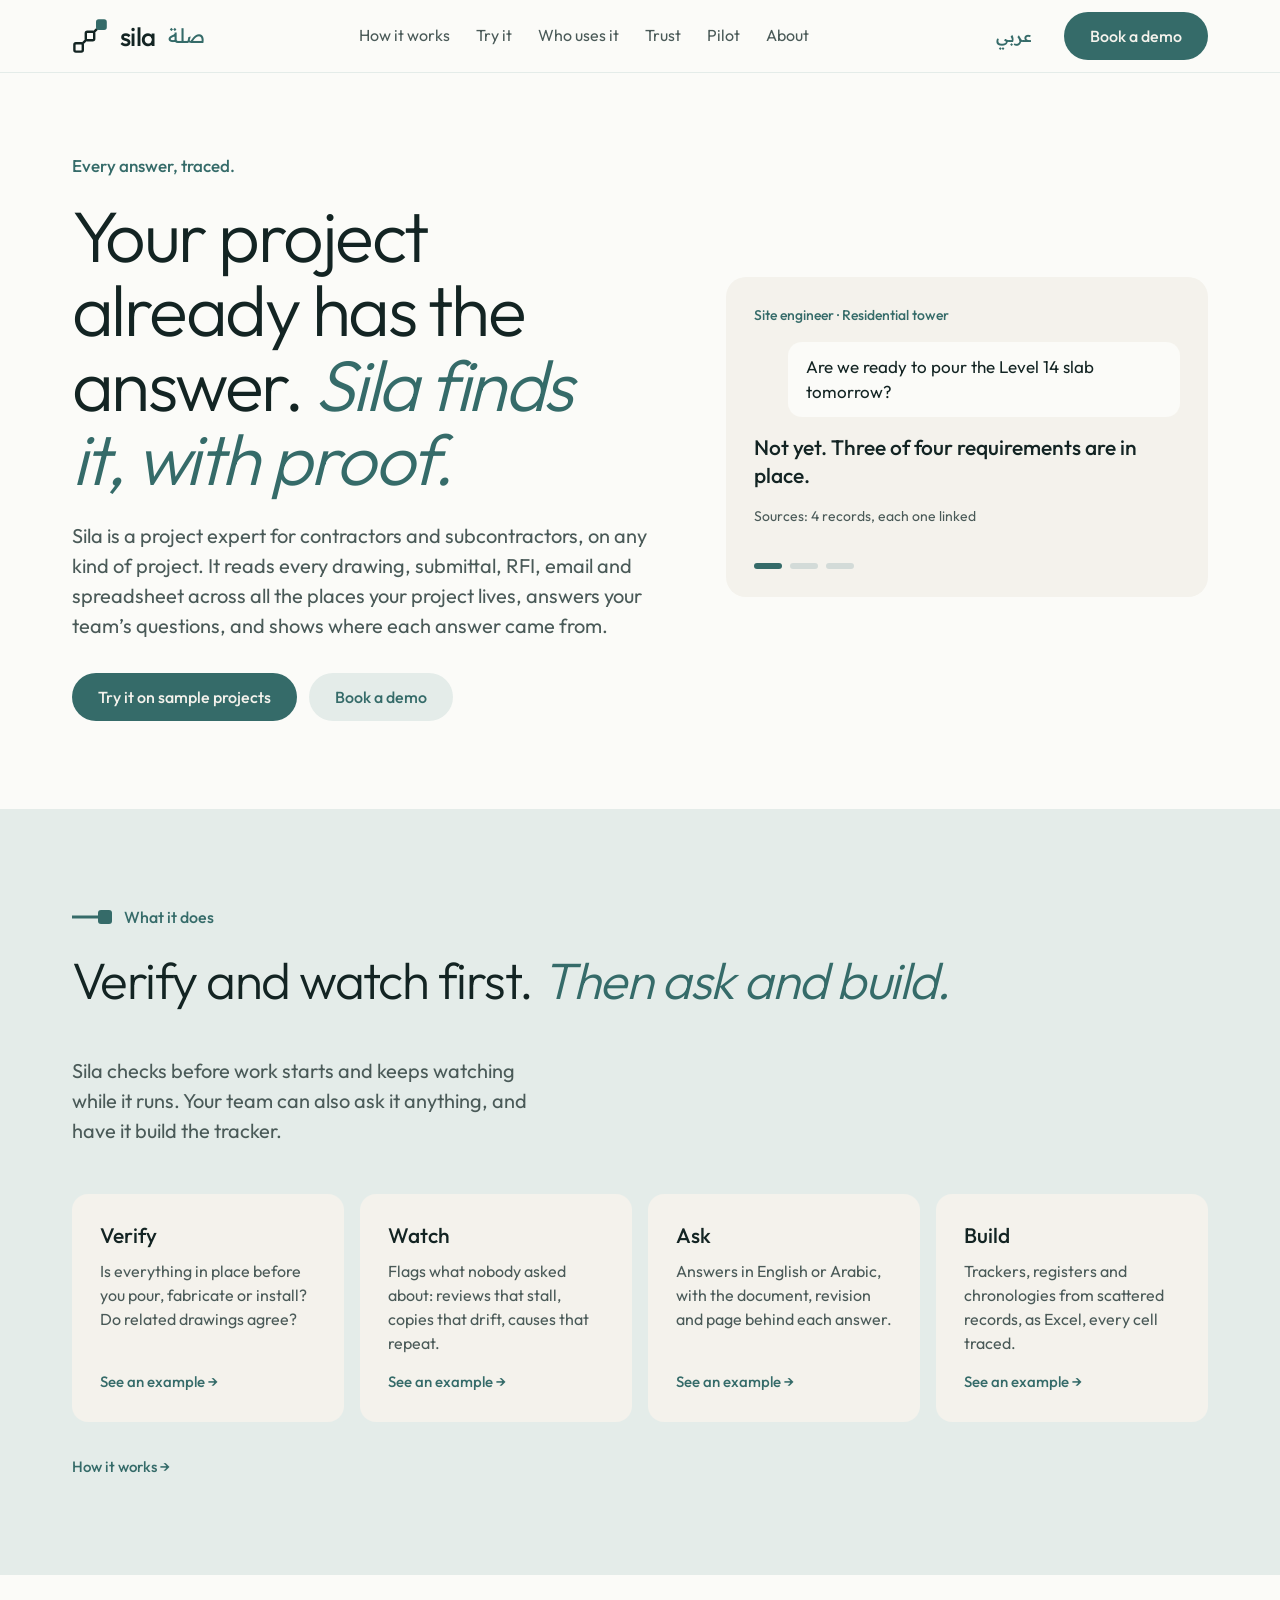
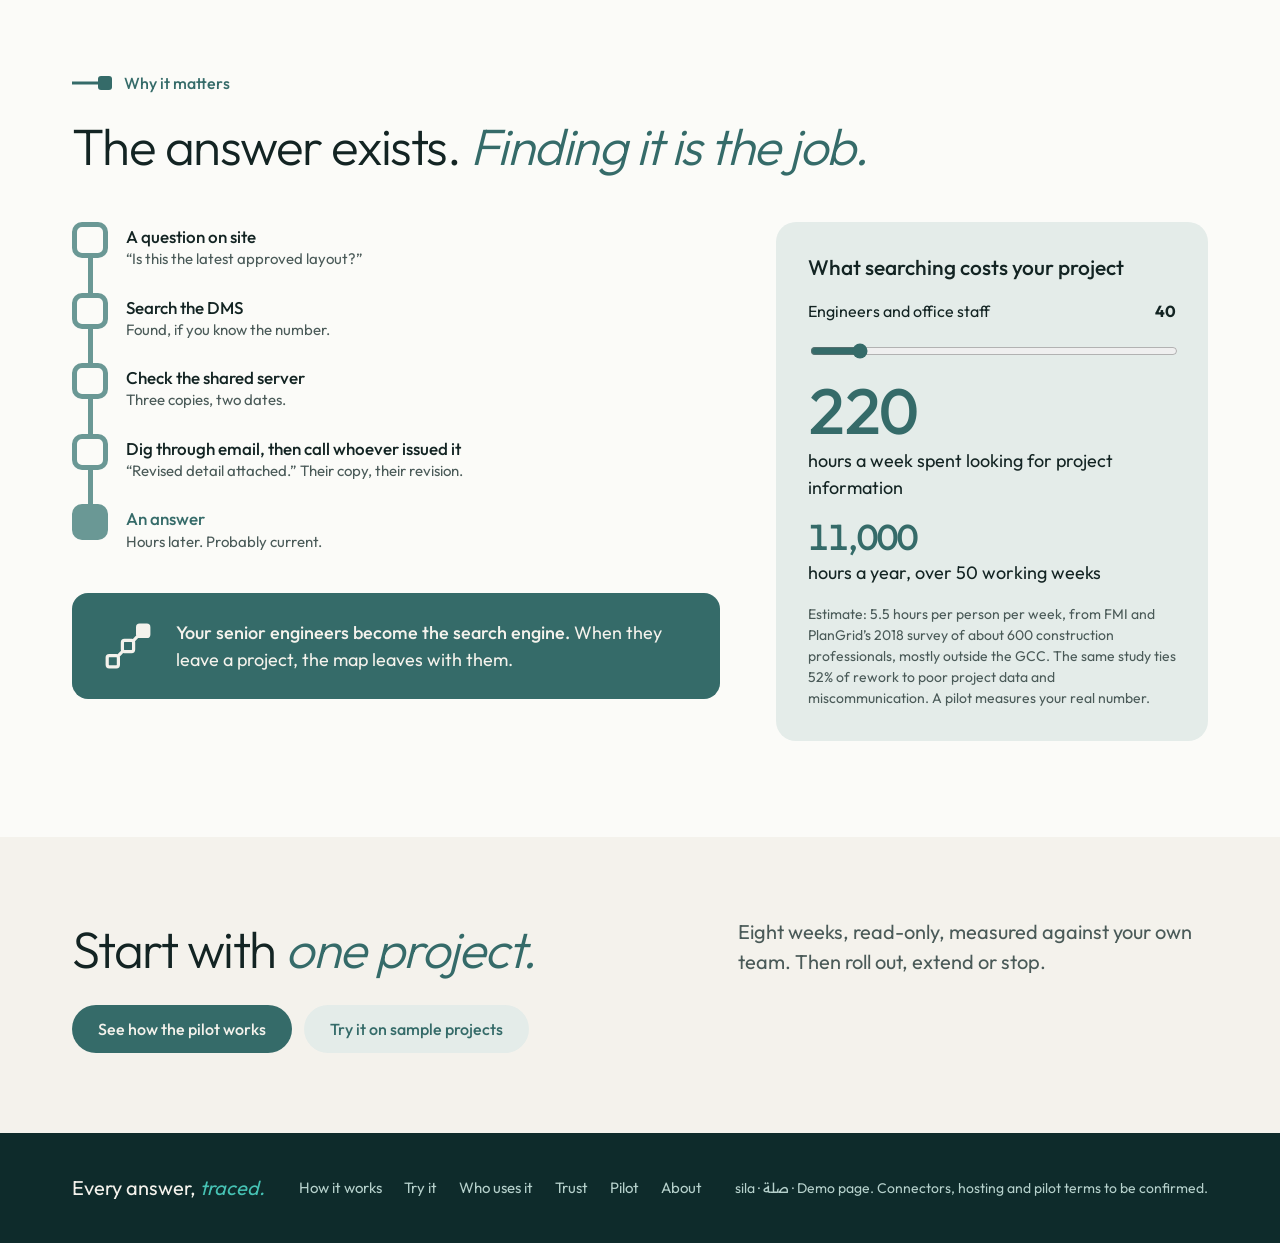
==== commit 27004b35: "Split the site into pages: home, how it works, try it, who, trust, pilot, about, 404 Co-Authored-By:" ====
--- a/public/index.html
+++ b/public/index.html
@@ -3,7 +3,7 @@
 <head>
 <meta charset="utf-8">
 <meta name="viewport" content="width=device-width, initial-scale=1">
-<title>Sila · Every answer, traced.</title>
+<title data-k="tt0">Sila · Every answer, traced.</title>
 <meta name="description" content="Sila is a project expert for contractors and subcontractors, on any kind of project. It reads every drawing, submittal, RFI and email across all your systems, and shows where each answer came from.">
 <link rel="icon" href="favicon.svg" type="image/svg+xml">
 <meta property="og:title" content="Sila · Every answer, traced.">
@@ -19,18 +19,19 @@
 
 <header class="nav">
   <div class="wrap">
-    <a class="brand" href="#top" aria-label="Sila home"><svg class="mark" width="36" height="36"><use href="#mark"/></svg><b>sila</b><span class="ar">صلة</span></a>
+    <a class="brand" href="index.html" aria-label="Sila home"><svg class="mark" width="36" height="36"><use href="#mark"/></svg><b>sila</b><span class="ar">صلة</span></a>
     <nav class="links" id="links" aria-label="Main">
-      <a href="#fit" data-k="n1">What Sila is</a>
-      <a href="#try" data-k="n2">Try it</a>
-      <a href="#who" data-k="n3">Who uses it</a>
-      <a href="#trust" data-k="n4">Trust</a>
-      <a href="#pilot" data-k="n5">Pilot</a>
+      <a href="product.html" data-k="n1">How it works</a>
+      <a href="demo.html" data-k="n2">Try it</a>
+      <a href="who.html" data-k="n3">Who uses it</a>
+      <a href="trust.html" data-k="n4">Trust</a>
+      <a href="pilot.html" data-k="n5">Pilot</a>
+      <a href="about.html" data-k="n6">About</a>
     </nav>
     <span class="sp"></span>
     <button class="lang" id="lang" type="button" aria-label="Switch language"><span id="langlabel">عربي</span></button>
     <button class="menu" id="menu" type="button" aria-expanded="false" aria-controls="links" data-k="menu">Menu</button>
-    <a class="btn btn-primary" href="#pilot" data-k="cta">Book a demo</a>
+    <a class="btn btn-primary" href="pilot.html" data-k="cta">Book a demo</a>
   </div>
 </header>
 
@@ -41,7 +42,7 @@
       <p class="kicker" data-k="kick">Every answer, traced.</p>
       <h1 data-k="h1">Your project already has the answer. <i>Sila finds it, with proof.</i></h1>
       <p class="lead" data-k="hp">Sila is a project expert for contractors and subcontractors, on any kind of project. It reads every drawing, submittal, RFI, email and spreadsheet across all the places your project lives, answers your team’s questions, and shows where each answer came from.</p>
-      <div class="ctas"><a class="btn btn-primary" href="#try" data-k="c1">Try it on sample projects</a><a class="btn btn-secondary" href="#pilot" data-k="cta">Book a demo</a></div>
+      <div class="ctas"><a class="btn btn-primary" href="demo.html" data-k="c1">Try it on sample projects</a><a class="btn btn-secondary" href="pilot.html" data-k="cta">Book a demo</a></div>
     </div>
     <div class="peek" aria-live="polite">
       <p class="who" id="pk-who"></p>
@@ -53,65 +54,18 @@
   </div>
 </section>
 
-<section class="bg-mist" id="fit">
+<section class="bg-mist" id="does">
   <div class="wrap">
-    <div class="label"><svg width="40" height="16"><use href="#glyph"/></svg><span data-k="l1">What Sila is</span></div>
-    <div class="head"><h2 data-k="h2a">Keep every system you have. <i>Sila reads across them.</i></h2>
-      <p class="lead" data-k="h2ap">Aconex, Unifier and Procore store and manage records. Sila doesn’t compete with them. It is the expert that reads what is in them, and in everything around them.</p></div>
-    <div class="fit">
-      <div class="stack">
-        <div class="layer"><h4 data-k="ly1">Your people ask, in English or Arabic</h4><div class="chips"><span class="chip" data-k="rl1">Site engineers</span><span class="chip" data-k="rl2">Document control</span><span class="chip" data-k="rl3">QA/QC</span><span class="chip" data-k="rl4">Project managers</span><span class="chip" data-k="rl5">QS and contracts</span><span class="chip" data-k="rl6">MEP coordinators</span><span class="chip" data-k="rl7">Planners</span></div></div>
-        <div class="join"></div>
-        <div class="layer sila"><div class="lrow"><svg class="mark" width="44" height="44"><use href="#mark"/></svg><h3 data-k="ly2">Sila reads, links, answers and flags</h3></div><p data-k="ly2p">Read-only. It builds one map of how your records relate: which revision replaced which, which RFI answered which clash, which copy is behind.</p></div>
-        <div class="join"></div>
-        <div class="layer"><h4 data-k="ly3">Your project stays where it lives. Nothing moves.</h4><div class="chips"><span class="chip" data-k="sy1">DMS and CDE platforms</span><span class="chip" data-k="sy2">Shared servers</span><span class="chip" data-k="sy3">Cloud folders</span><span class="chip" data-k="sy4">Email</span><span class="chip">Primavera P6</span><span class="chip" data-k="sy5">Subcontractor and supplier packages</span><span class="chip" data-k="sy6">Scans, CAD, Excel</span></div></div>
-      </div>
-      <div class="isnt">
-        <div class="yes"><h3 data-k="is">Sila is</h3><ul>
-          <li data-k="is1">An expert on your project that has read every file, wherever it is stored</li>
-          <li data-k="is2">A checker that tells you what is missing before work starts</li>
-          <li data-k="is3">A quiet watcher that flags problems nobody asked about</li>
-          <li data-k="is4">A builder of trackers, schedules and chronologies from scattered records</li></ul></div>
-        <div class="no"><h3 data-k="isn">Sila is not</h3><ul>
-          <li data-k="isn1">A document management system, or a replacement for one</li>
-          <li data-k="isn2">A new place to file, or a migration project</li>
-          <li data-k="isn3">A chatbot you paste files into</li>
-          <li data-k="isn4">A replacement for your document controller or engineers</li></ul></div>
-      </div>
+    <div class="label"><svg width="40" height="16"><use href="#glyph"/></svg><span data-k="l9">What it does</span></div>
+    <div class="head"><h2 data-k="h2i">Verify and watch first. <i>Then ask and build.</i></h2>
+      <p class="lead" data-k="h2ip">Sila checks before work starts and keeps watching while it runs. Your team can also ask it anything, and have it build the tracker.</p></div>
+    <div class="grid g4">
+      <div class="card"><h3 data-k="fv">Verify</h3><p data-k="fvp">Is everything in place before you pour, fabricate or install? Do related drawings agree?</p><a class="run" href="demo.html#pour" data-k="ex">See an example →</a></div>
+      <div class="card"><h3 data-k="fw">Watch</h3><p data-k="fwp">Flags what nobody asked about: reviews that stall, copies that drift, causes that repeat.</p><a class="run" href="demo.html#watch" data-k="ex">See an example →</a></div>
+      <div class="card"><h3 data-k="fa">Ask</h3><p data-k="fap">Answers in English or Arabic, with the document, revision and page behind each answer.</p><a class="run" href="demo.html#rev" data-k="ex">See an example →</a></div>
+      <div class="card"><h3 data-k="fb">Build</h3><p data-k="fbp">Trackers, registers and chronologies from scattered records, as Excel, every cell traced.</p><a class="run" href="demo.html#subs" data-k="ex">See an example →</a></div>
     </div>
-  </div>
-</section>
-
-<section class="bg-white" id="try">
-  <div class="wrap">
-    <div class="label"><svg width="40" height="16"><use href="#glyph"/></svg><span data-k="l2">Try it</span></div>
-    <div class="head"><h2 data-k="h2b">Ask what your team <i>asks every day.</i></h2>
-      <p class="lead" data-k="h2bp">Sample projects: a tower, a hospital, a villa community, a fit-out and a road package. Pick a question and open the trace to see how Sila got there. The questions are modelled on what site teams ask.</p></div>
-    <div class="console">
-      <div class="qlist" id="qlist"></div>
-      <div class="panel" id="panel" aria-live="polite"></div>
-    </div>
-    <p class="note" style="margin-top:14px" data-k="demo">Scripted demo with illustrative projects, locations, dates and document numbers. The live product runs on your own project files.</p>
-    <div class="caps">
-      <div><h3 data-k="cp1">Find documents</h3><p data-k="cp1p">The latest revision, the right copy, and scopes filed inside another trade’s package.</p></div>
-      <div><h3 data-k="cp2">Status and can-we-proceed</h3><p data-k="cp2p">Return codes, what is open or overdue, and whether you can pour, fabricate or install.</p></div>
-      <div><h3 data-k="cp3">Readiness checks</h3><p data-k="cp3p">Everything an activity needs, and where the approved record departs from IFC.</p></div>
-      <div><h3 data-k="cp4">Drawing consistency</h3><p data-k="cp4p">Related drawings checked against each other: titles, location references, levels and datums.</p></div>
-      <div><h3 data-k="cp5">Change impact</h3><p data-k="cp5p">Everything a change touches, across trades, to where the services path ends.</p></div>
-      <div><h3 data-k="cp6">Values and quantities</h3><p data-k="cp6p">Sizes, levels, cover and counts read from drawings, for QS and BOQ checks.</p></div>
-      <div><h3 data-k="cp7">History, NCRs and claims</h3><p data-k="cp7p">Who held an item and for how long, and the evidence behind a delay or claim.</p></div>
-      <div><h3 data-k="cp8">Trackers and registers</h3><p data-k="cp8p">Logs, schedules and weekly digests, built as Excel from scattered records.</p></div>
-      <div><h3 data-k="cp9">Project reference data</h3><p data-k="cp9p">Registers of plots, floors, zones and rooms; unit types, levels and setting-out.</p></div>
-    </div>
-  </div>
-</section>
-
-<section class="bg-vellum" id="who">
-  <div class="wrap">
-    <div class="label"><svg width="40" height="16"><use href="#glyph"/></svg><span data-k="l3">Who uses it</span></div>
-    <div class="head"><h2 data-k="h2c">One expert. <i>Everyone on the project.</i></h2>
-      <p class="lead" data-k="h2cp">For main contractors and subcontractors of any size whose records are spread over many systems, and the claims consultants who work from them. Pick a role to run its question.</p></div>
-    <div class="grid g4" id="roles"></div>
+    <p class="more"><a class="run" href="product.html" data-k="hiw">How it works →</a></p>
   </div>
 </section>
 
@@ -142,99 +96,18 @@
   </div>
 </section>
 
-<section class="mission bg-root" id="mission">
-  <canvas id="pattern" aria-hidden="true"></canvas>
-  <div class="wrap"><div class="inner">
-    <div class="label" style="margin:0"><svg width="40" height="16"><use href="#glyph"/></svg><span data-k="l5">Our mission</span></div>
-    <h2 data-k="h2e">Turn a project’s scattered files into one expert that has read everything, so every answer can be <i>traced to its source.</i></h2>
-    <p data-k="m1">Sila started on site, on a large GCC residential project, where the answer to almost every question existed and finding it took hours. We are not building another platform to file into. We are building the colleague who has read it all.</p>
-    <p data-k="m2">The name comes from silsila, a chain. Sila, صلة, is the link: every record on a project answers, replaces or repeats another. Sila follows those links.</p>
-    <p class="tag" dir="rtl">لكل جواب مصدر</p>
-  </div></div>
-</section>
-
-<section class="bg-mist" id="more">
+<section class="bg-vellum next">
   <div class="wrap">
-    <div class="label"><svg width="40" height="16"><use href="#glyph"/></svg><span data-k="l6">Beyond answers</span></div>
-    <div class="head"><h2 data-k="h2f">It shows you <i>how you work, too.</i></h2>
-      <p class="lead" data-k="h2fp">Because it reads everything, Sila sees the patterns no single person does.</p></div>
-    <div class="grid g4">
-      <div class="card"><h3 data-k="b1">Where reviews stall</h3><p data-k="b1p">The same desk, the same package, every month.</p></div>
-      <div class="card"><h3 data-k="b2">Where filing breaks</h3><p data-k="b2p">Scopes under the wrong trade; copies that drift between server and cloud.</p></div>
-      <div class="card"><h3 data-k="b3">What keeps recurring</h3><p data-k="b3p">The same NCR cause, in one location after another.</p></div>
-      <div class="card"><h3 data-k="b4">Company memory</h3><p data-k="b4p">Lessons carried from one project to the next, so the next job starts smarter.</p><span class="soon" data-k="soon">Planned</span></div>
-    </div>
-  </div>
-</section>
-
-<section class="bg-vellum" id="trust">
-  <div class="wrap">
-    <div class="label"><svg width="40" height="16"><use href="#glyph"/></svg><span data-k="l7">Trust</span></div>
-    <div class="head"><h2 data-k="h2g">Built to be <i>checked.</i></h2></div>
-    <div class="grid g3" style="margin-bottom:56px">
-      <div class="card"><h3 data-k="t1">Read-only</h3><p data-k="t1p">Sila reads your systems. It never edits, moves or deletes a file.</p></div>
-      <div class="card"><h3 data-k="t2">Sources on every answer</h3><p data-k="t2p">Each answer points to the document, revision and page it came from.</p></div>
-      <div class="card"><h3 data-k="t3">Says when it can’t find it</h3><p data-k="t3p">No guessing. It tells you what it could not find and where it looked.</p></div>
-    </div>
-    <div id="faq">
-      <details><summary data-k="q1">Do we have to replace Aconex, Unifier or Procore?</summary><p data-k="a1">No. Sila is not a DMS and does not store your records. It reads from the systems you already run, plus the shared servers, inboxes and subcontractor and supplier packages those systems do not cover.</p></details>
-      <details><summary data-k="q2">Do we need to clean up or migrate our files first?</summary><p data-k="a2">No. Messy servers, scanned approvals and inconsistent file names are the starting point. Your document controller reviews the setup before go-live.</p></details>
-      <details><summary data-k="q3">What if Sila gets an answer wrong?</summary><p data-k="a3">Every answer shows its sources, so anyone can check it in seconds. Where records conflict, Sila reports both and says which is newer; it does not pick one unless an instruction or RFI settles it.</p></details>
-      <details><summary data-k="q4">Is our data used to train AI models?</summary><p data-k="a4">Your project data is never used to train models for anyone else. Hosting region: [to confirm].</p></details>
-      <details><summary data-k="q5">Does it work in Arabic?</summary><p data-k="a5">Yes. Ask in Arabic, English or a mix. Sources stay in their original language.</p></details>
-      <details><summary data-k="q6">Does it replace our document controller?</summary><p data-k="a6">No. It takes the “can you find me” requests off their desk. Filing, transmittals and control of the record stay with your team.</p></details>
-    </div>
-  </div>
-</section>
-
-<section class="bg-white" id="pilot">
-  <div class="wrap">
-    <div class="label"><svg width="40" height="16"><use href="#glyph"/></svg><span data-k="l8">The pilot</span></div>
     <div class="head"><h2 data-k="h2h">Start with <i>one project.</i></h2>
       <p class="lead" data-k="h2hp">Eight weeks, read-only, measured against your own team. Then roll out, extend or stop.</p></div>
-    <div class="pilot">
-      <div class="vchain">
-        <div class="step"><span class="node"></span><div><h3 data-k="p1">Week 1 · Scope</h3><p data-k="p1p">One live project and 20 questions your team really asks.</p></div></div>
-        <div class="step"><span class="node"></span><div><h3 data-k="p2">Week 2 · Connect</h3><p data-k="p2p">Read-only access; setup checked with your document controller.</p></div></div>
-        <div class="step"><span class="node"></span><div><h3 data-k="p3">Weeks 3–8 · Run</h3><p data-k="p3p">Site and office use it daily. We tune it weekly.</p></div></div>
-        <div class="step"><span class="node"></span><div><h3 data-k="p4">Week 8 · Measure</h3><p data-k="p4p">Accuracy, time saved and issues caught.</p></div></div>
-        <div class="step"><span class="node"></span><div><h3 data-k="p5">Decide</h3><p data-k="p5p">No lock-in.</p></div></div>
-      </div>
-      <div>
-        <form id="form" novalidate>
-          <h3 data-k="f0">Bring us the question your team asked three times last week.</h3>
-          <div class="f2">
-            <div class="field" id="fd-name"><label for="f-name" data-k="f1">Name</label><input id="f-name" autocomplete="name"><span class="err" data-k="e1">Enter your name.</span></div>
-            <div class="field" id="fd-co"><label for="f-co" data-k="f2">Company</label><input id="f-co" autocomplete="organization"><span class="err" data-k="e2">Enter your company.</span></div>
-          </div>
-          <div class="f2">
-            <div class="field" id="fd-mail"><label for="f-mail" data-k="f3">Work email</label><input id="f-mail" type="email" autocomplete="email" dir="ltr"><span class="err" data-k="e3">Enter a valid email address.</span></div>
-            <div class="field"><label for="f-role" data-k="f4">Your role</label><select id="f-role">
-              <option data-k="o1">Owner or managing director</option><option data-k="o2">Project or construction manager</option><option data-k="o3">Site or technical engineer</option><option data-k="o4">Document controller</option><option data-k="o5">QA/QC</option><option data-k="o6">QS, contracts or claims</option><option data-k="o8">MEP or specialist subcontractor</option><option data-k="o9">Claims or disputes consultant</option><option data-k="o7">Other</option></select></div>
-          </div>
-          <div class="field"><span data-k="f5">Where does your project information live?</span>
-            <div class="checks" id="f-sys">
-              <label><input type="checkbox" value="Aconex">Aconex</label><label><input type="checkbox" value="Unifier">Unifier</label><label><input type="checkbox" value="Procore">Procore</label>
-              <label><input type="checkbox" value="Shared server"><span data-k="x1">Shared server</span></label><label><input type="checkbox" value="SharePoint / OneDrive">SharePoint / OneDrive</label>
-              <label><input type="checkbox" value="Google Drive">Google Drive</label><label><input type="checkbox" value="Email"><span data-k="x2">Email</span></label><label><input type="checkbox" value="Primavera P6">Primavera P6</label>
-            </div></div>
-          <div class="field" id="fd-q"><label for="f-q" data-k="f6">The question</label><textarea id="f-q"></textarea><span class="err" data-k="e4">Write one question from your project.</span></div>
-          <button class="btn btn-primary" type="submit" data-k="f7">Request a demo</button>
-        </form>
-        <div class="done" id="done" tabindex="-1">
-          <h3 data-k="d1">Your request is ready.</h3>
-          <p class="note" data-k="d2">This demo page is not connected to an inbox yet, so nothing was sent. Copy the request below.</p>
-          <pre id="summary"></pre>
-          <div class="ctas"><button class="btn btn-primary" type="button" id="copy" data-k="d3">Copy request</button><button class="btn btn-secondary" type="button" id="again" data-k="d4">Edit</button></div>
-        </div>
-      </div>
-    </div>
+    <div class="ctas"><a class="btn btn-primary" href="pilot.html" data-k="cta2">See how the pilot works</a><a class="btn btn-secondary" href="demo.html" data-k="c1">Try it on sample projects</a></div>
   </div>
 </section>
 </main>
 
 <footer><div class="wrap">
   <p class="tl" data-k="ft">Every answer, <i>traced.</i></p>
+  <nav class="flinks" aria-label="Footer"><a href="product.html" data-k="n1">How it works</a><a href="demo.html" data-k="n2">Try it</a><a href="who.html" data-k="n3">Who uses it</a><a href="trust.html" data-k="n4">Trust</a><a href="pilot.html" data-k="n5">Pilot</a><a href="about.html" data-k="n6">About</a></nav>
   <span data-k="foot">sila · صلة · Demo page. Connectors, hosting and pilot terms to be confirmed.</span>
 </div></footer>
 
--- a/public/css/site.css
+++ b/public/css/site.css
@@ -56,6 +56,14 @@
 .links a:hover,.links a.on{color:var(--teal)} .links a.on{border-color:var(--teal)}
 .lang,.menu{font-size:16px;font-weight:500;color:var(--teal);background:none;border:0;cursor:pointer;padding:8px}
 .menu{display:none}
+
+/* sub pages: the first section carries the page h1 */
+.pg{padding-top:72px}
+.pg h1{font-size:clamp(36px,4.6vw,60px);letter-spacing:-0.03em;line-height:1.08}
+.mission h1{color:var(--vellum)} .bg-root h1 i{color:var(--thread)}
+.next{padding:80px 0} .next .head{margin-bottom:28px}
+.more{margin-top:28px}
+a.run{text-decoration:none;display:inline-block}
 
 /* hero */
 .hero{padding:80px 0 88px}
@@ -191,6 +199,7 @@
 footer{background:var(--root);color:var(--pale);padding:40px 0;font-size:14px}
 footer .wrap{display:flex;justify-content:space-between;gap:24px;flex-wrap:wrap;align-items:center}
 footer .tl{font-size:20px;color:var(--vellum)} footer .tl i{color:var(--thread)}
+.flinks{display:flex;flex-wrap:wrap;gap:8px 22px} .flinks a{color:var(--pale);text-decoration:none;font-size:15px} .flinks a:hover{color:var(--vellum)}
 
 @media (max-width:960px){
   .hero .wrap,.fit,.cost,.pilot{grid-template-columns:1fr}
